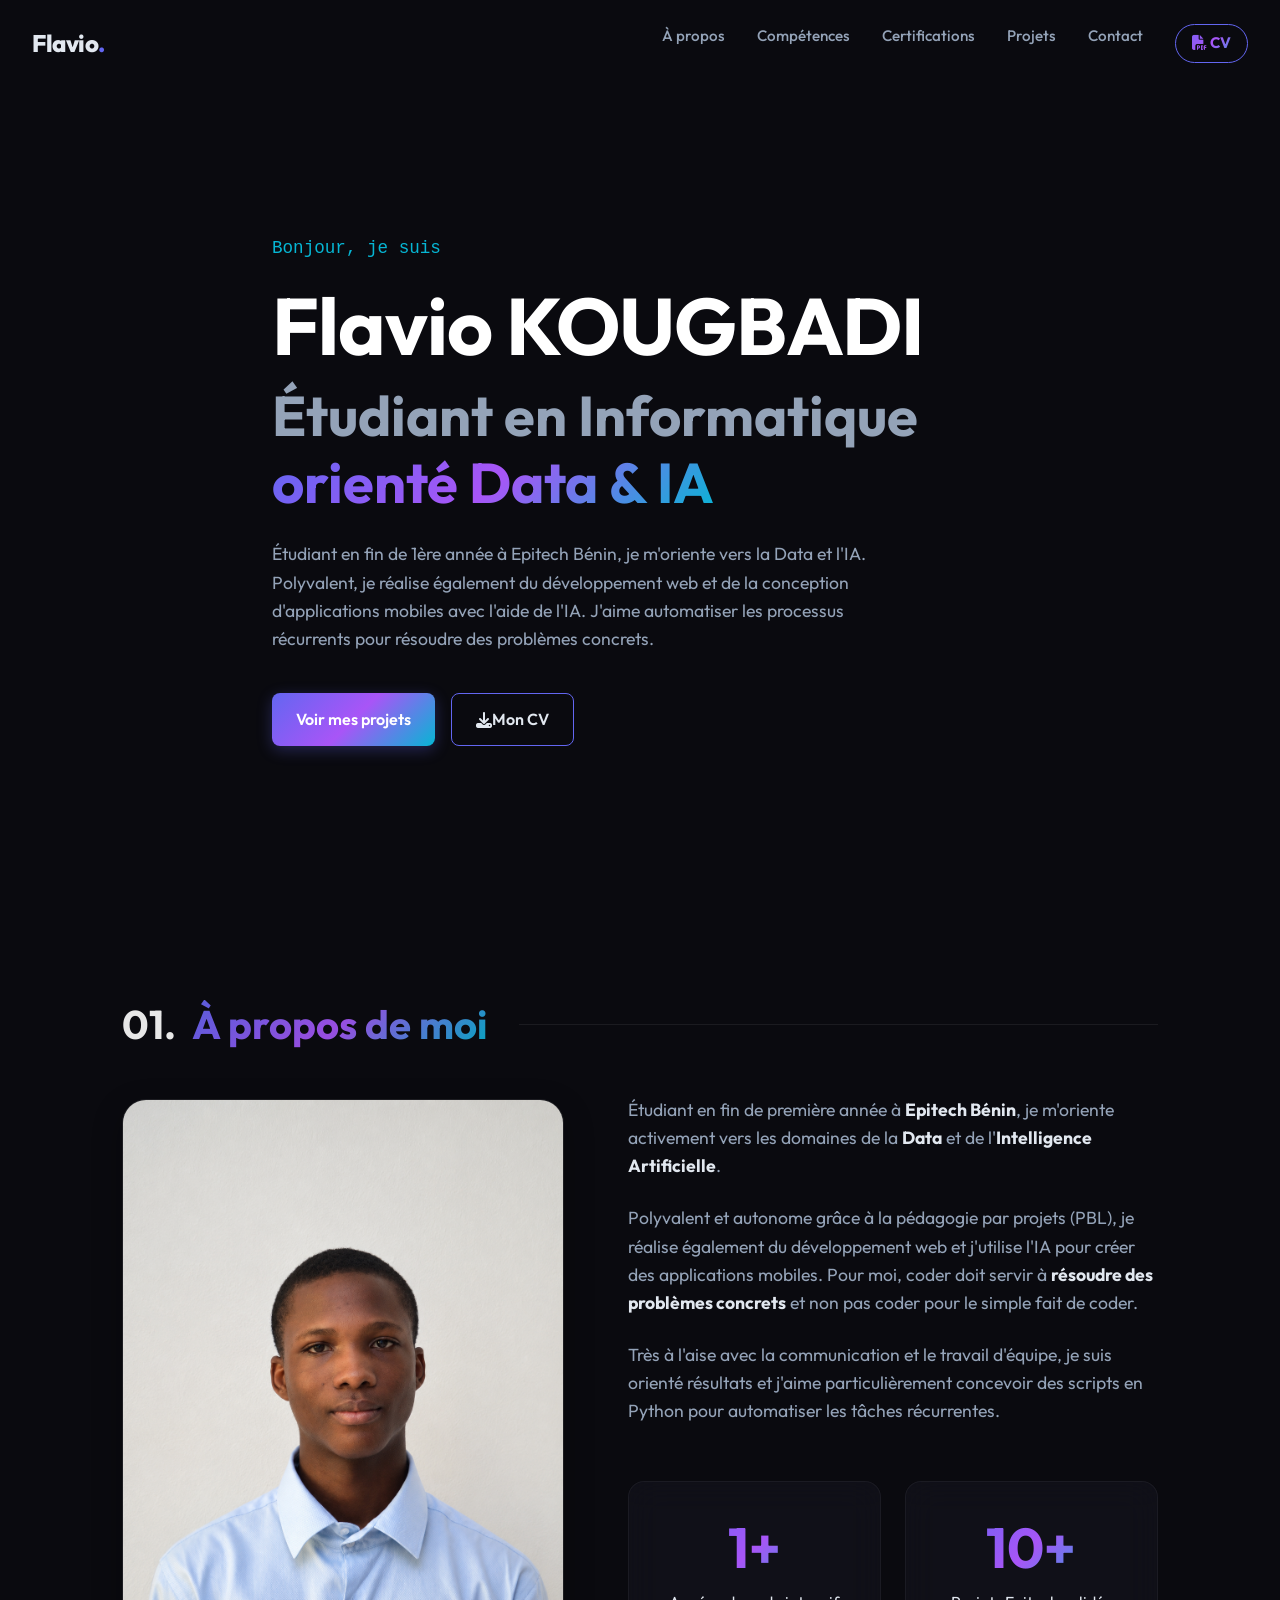
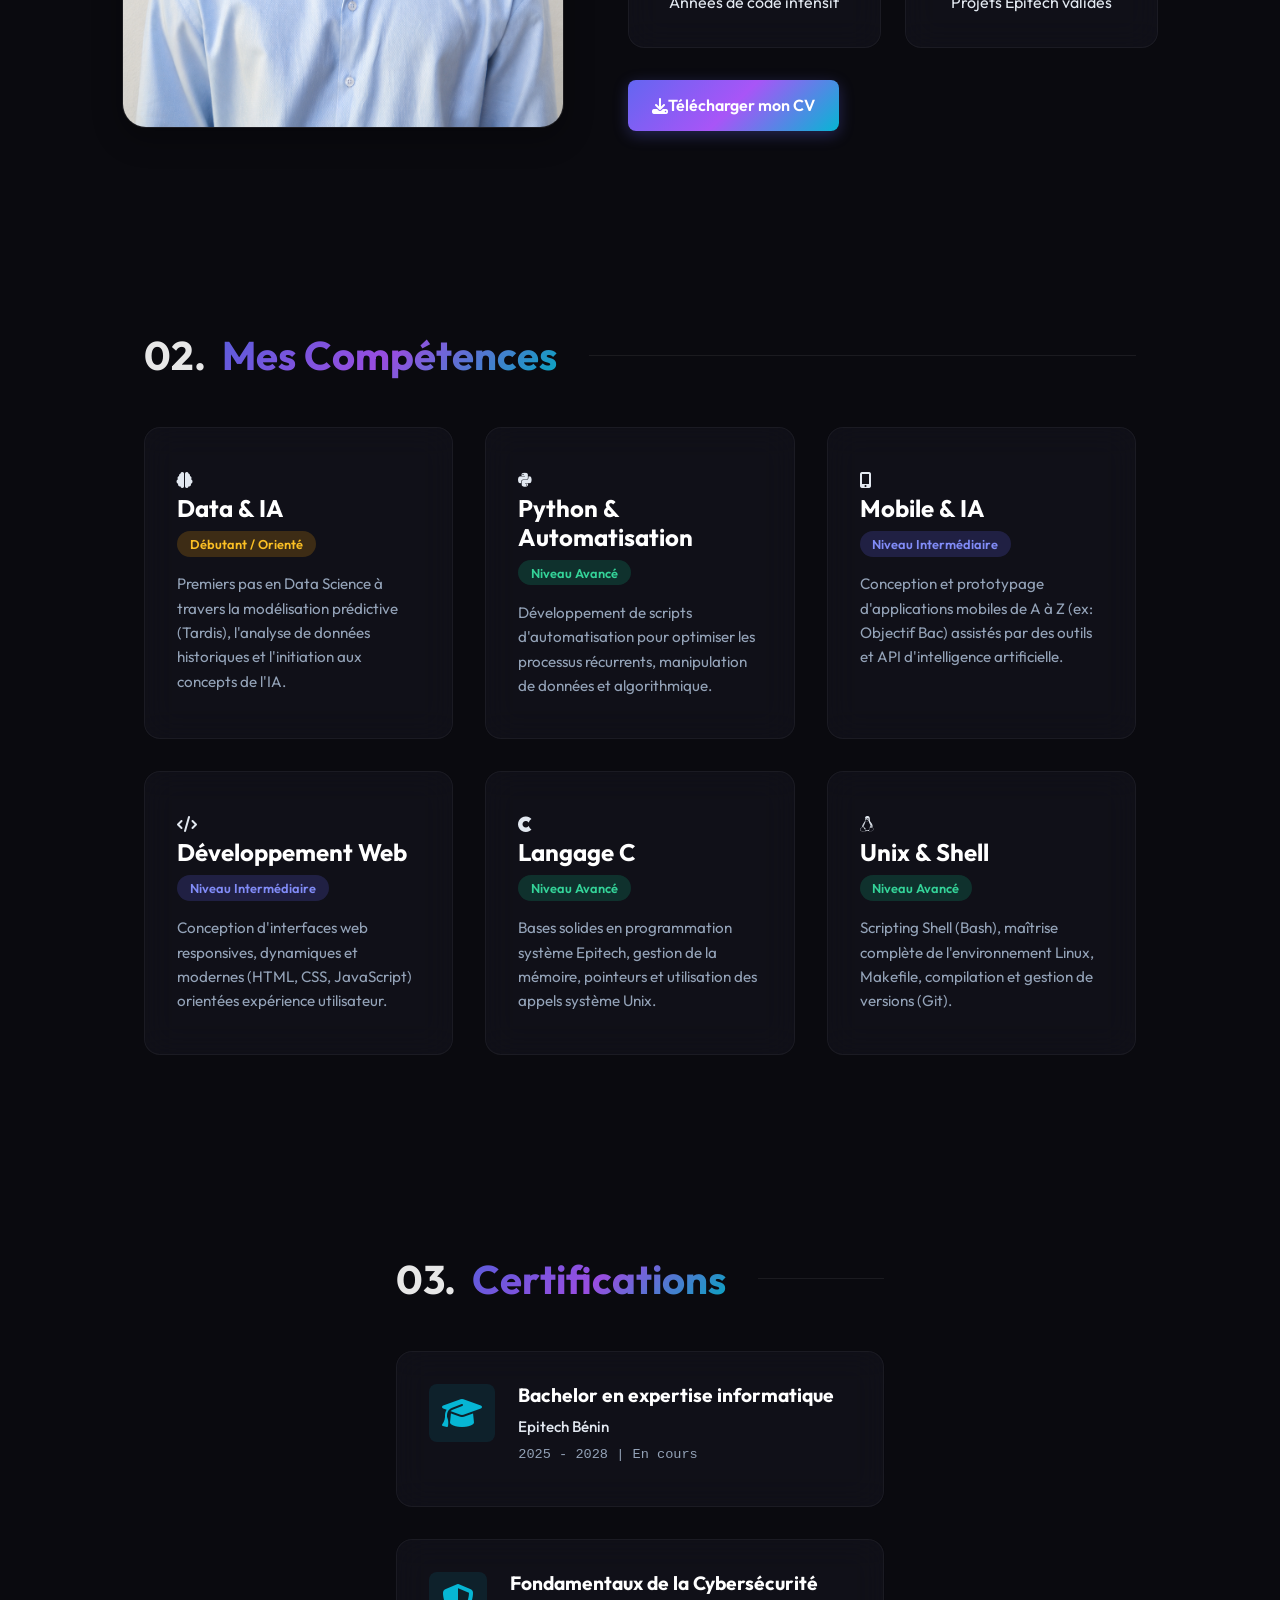
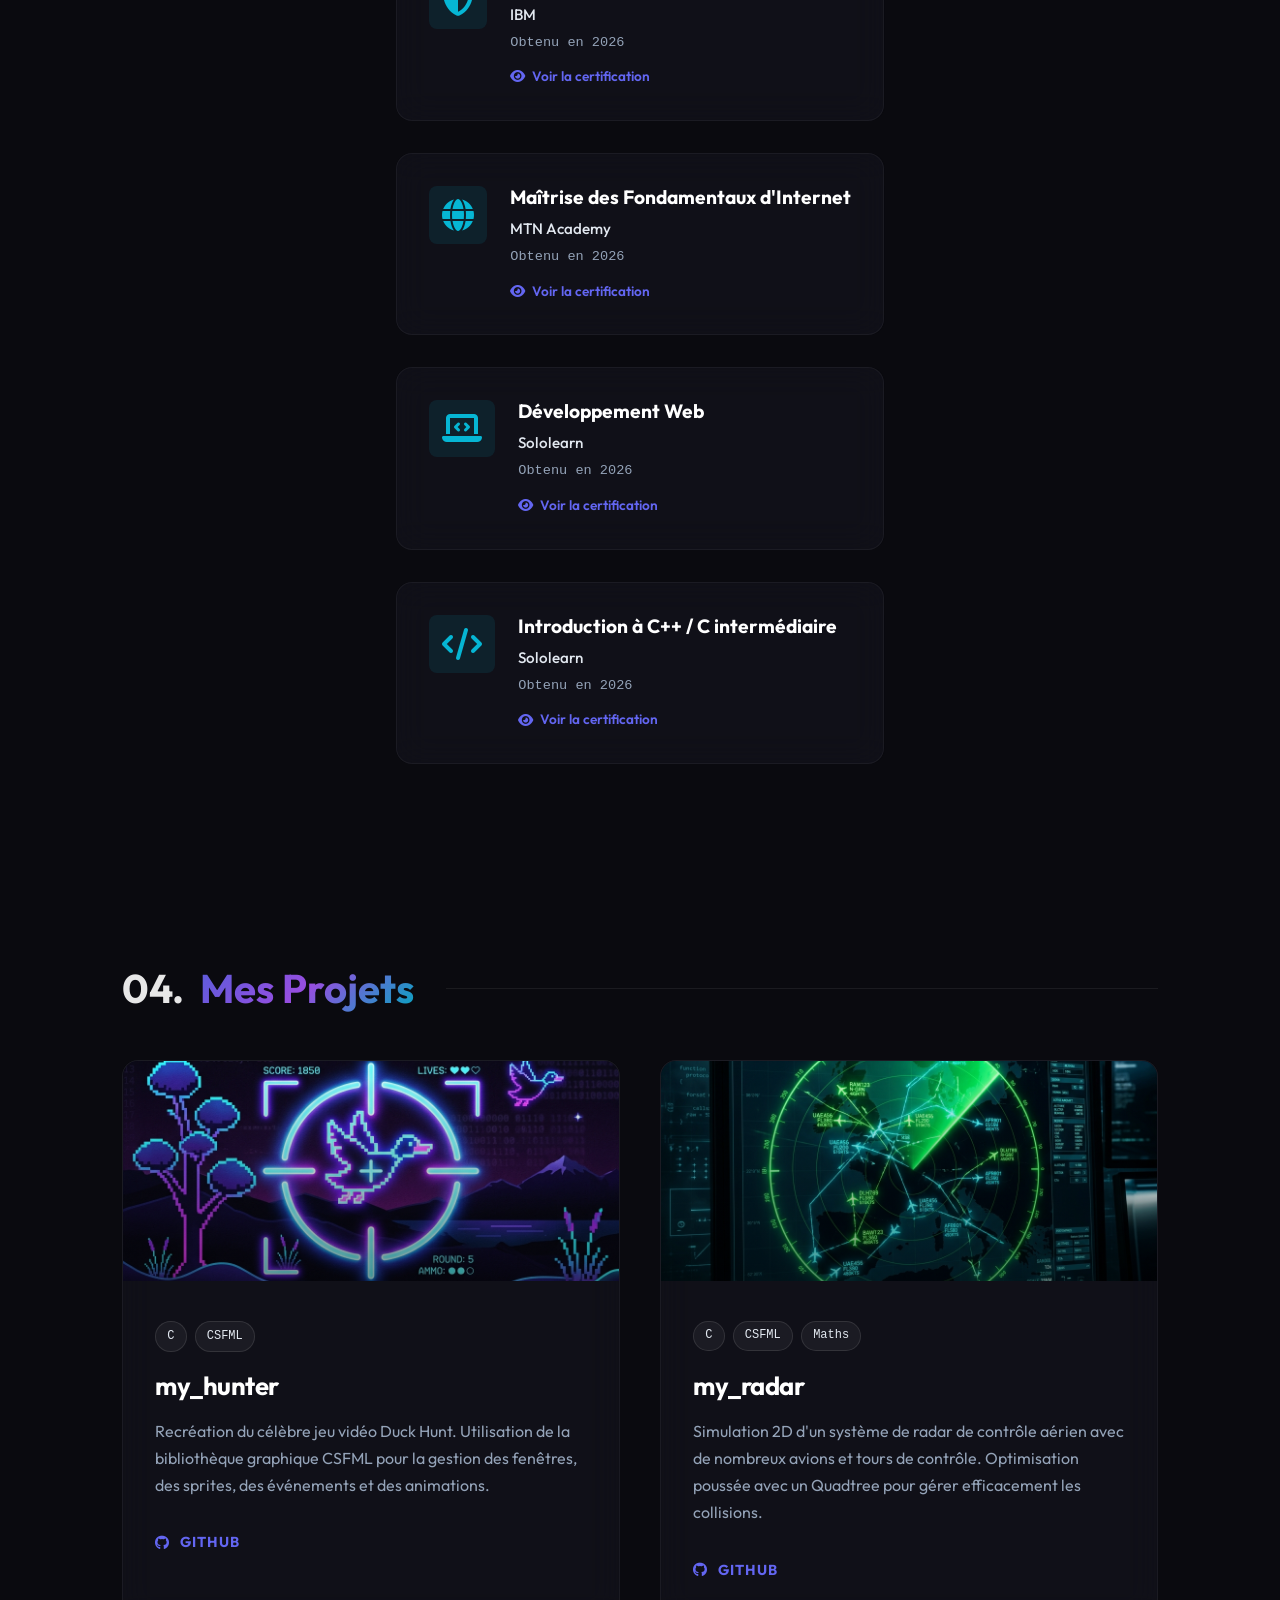
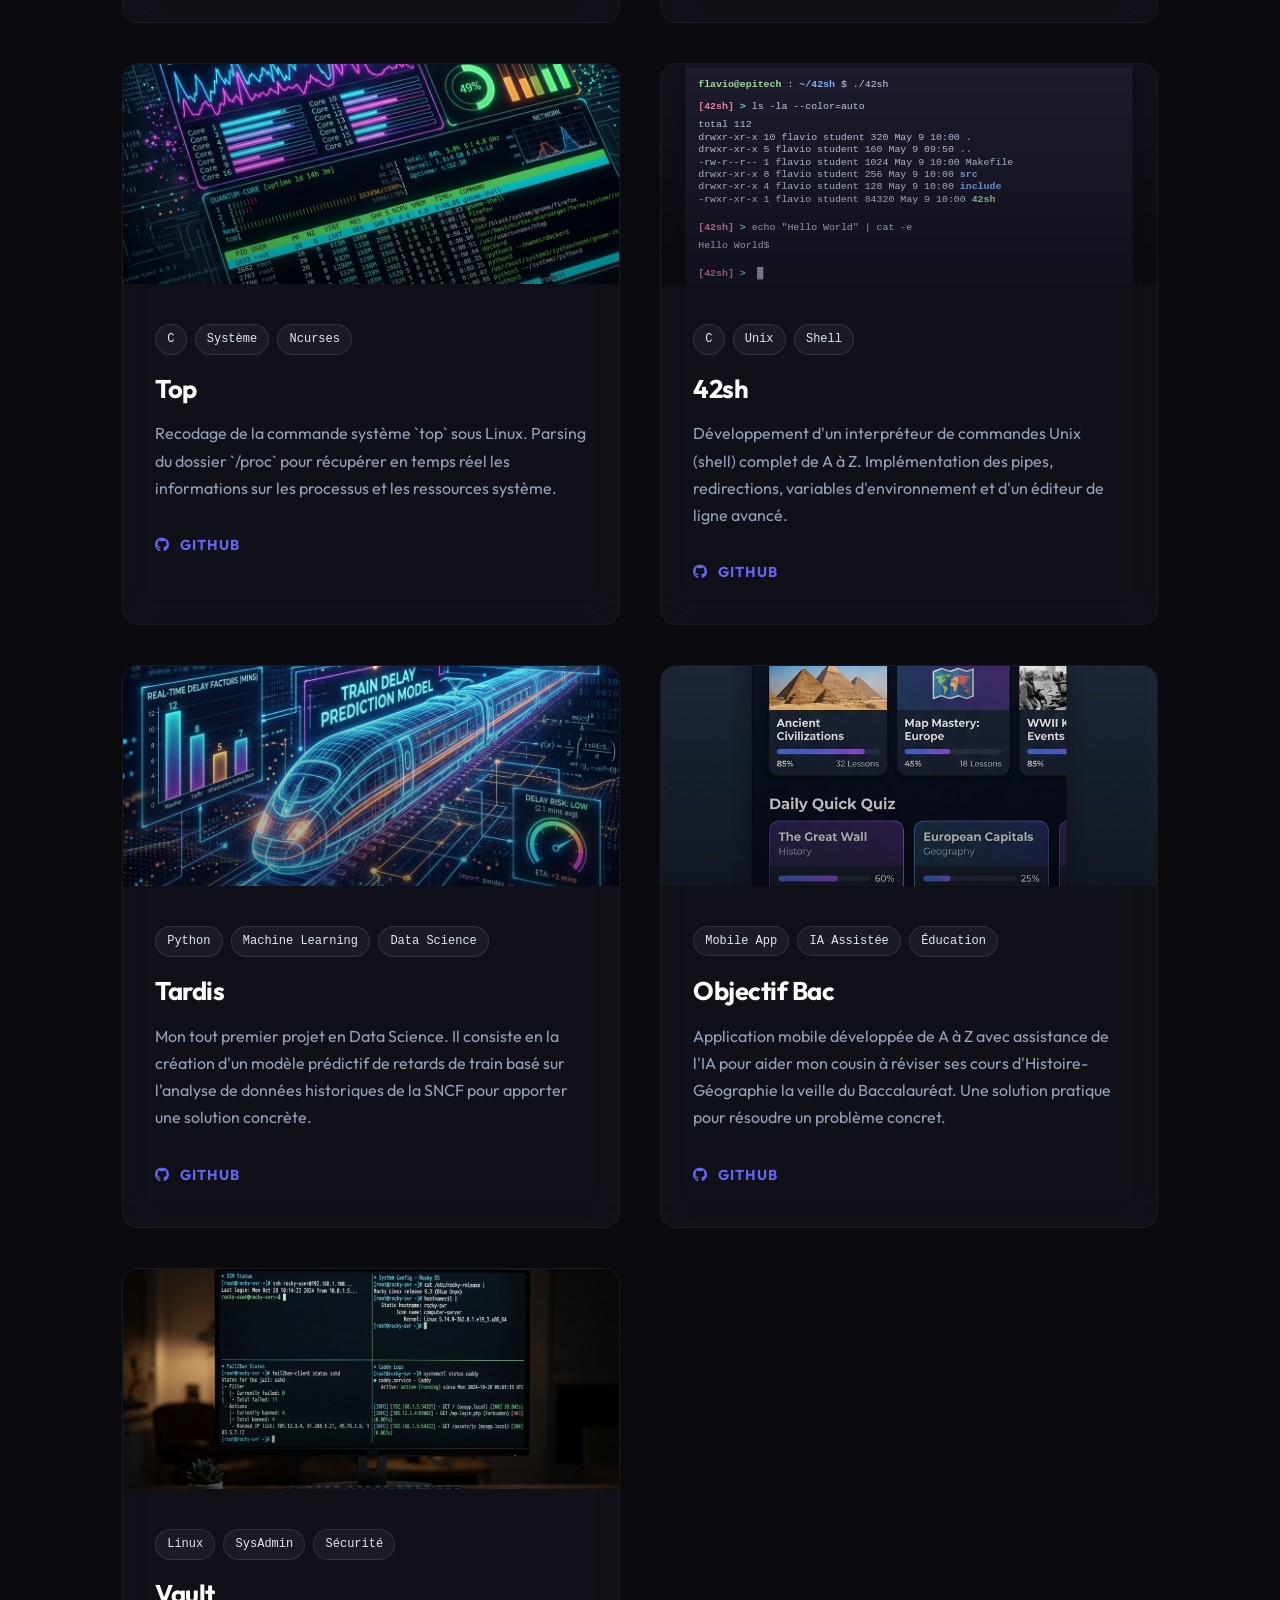
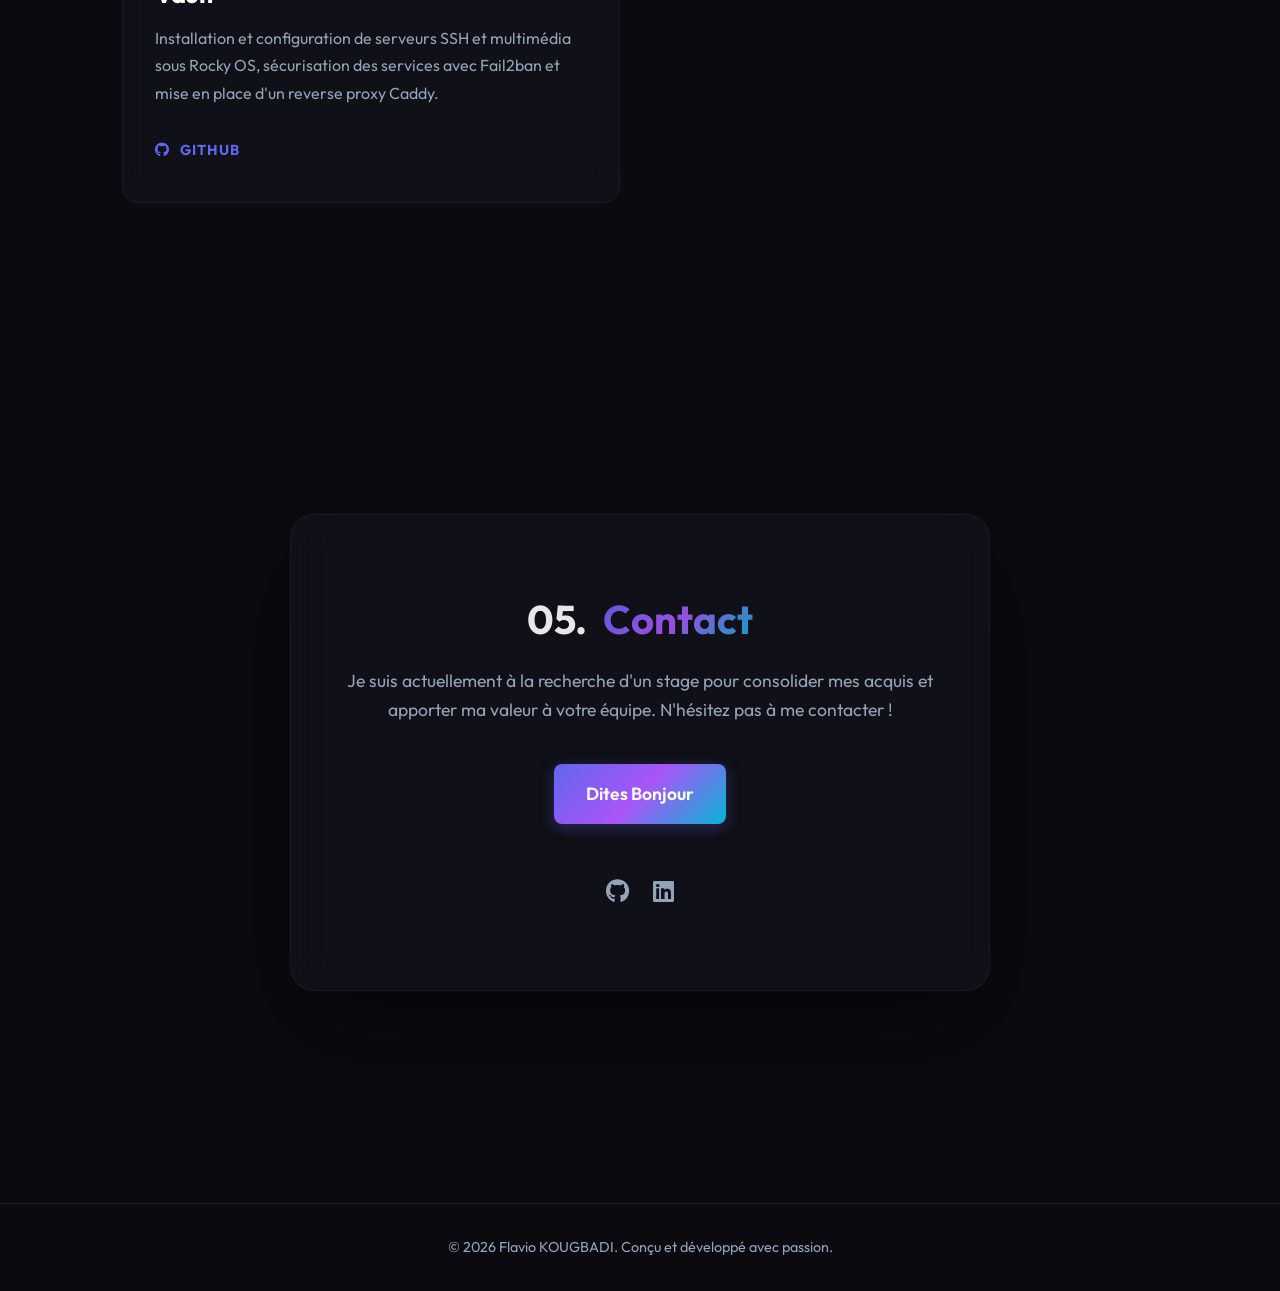
==== index.html @ 72bc932a "feat: add vault project and certifs" ====
<!DOCTYPE html>
<html lang="fr">

<head>
    <meta charset="UTF-8">
    <meta name="viewport" content="width=device-width, initial-scale=1.0">
    <title>Flavio KOUGBADI | Étudiant Epitech Bénin</title>
    <meta name="description"
        content="Portfolio de Flavio KOUGBADI, étudiant en informatique à Epitech Bénin. Découvrez mes projets C, C++ et Python.">

    <!-- Google Fonts -->
    <link rel="preconnect" href="https://fonts.googleapis.com">
    <link rel="preconnect" href="https://fonts.gstatic.com" crossorigin>
    <link href="https://fonts.googleapis.com/css2?family=Outfit:wght@300;400;500;700;800&display=swap" rel="stylesheet">

    <!-- FontAwesome for Icons -->
    <link rel="stylesheet" href="https://cdnjs.cloudflare.com/ajax/libs/font-awesome/6.4.0/css/all.min.css">

    <!-- Custom CSS -->
    <link rel="stylesheet" href="styles.css">
</head>

<body>

    <!-- Dynamic Background Elements -->
    <div class="blob blob-1"></div>
    <div class="blob blob-2"></div>
    <div class="grid-overlay"></div>

    <header class="navbar">
        <a href="#" class="logo">Flavio<span>.</span></a>
        <nav class="nav-links">
            <a href="#about" class="nav-link">À propos</a>
            <a href="#skills" class="nav-link">Compétences</a>
            <a href="#certifications" class="nav-link">Certifications</a>
            <a href="#projects" class="nav-link">Projets</a>
            <a href="#contact" class="nav-link">Contact</a>
            <a href="assets/Flavio_KOUGBADI_CV.pdf" class="nav-link cv-link" target="_blank"><i class="fa-solid fa-file-pdf"></i> CV</a>
        </nav>
        <button class="mobile-menu-btn"><i class="fa-solid fa-bars"></i></button>
    </header>

    <main>
        <!-- Hero Section -->
        <section id="hero" class="hero">
            <div class="container hero-content reveal">
                <p class="greeting">Bonjour, je suis</p>
                <h1 class="name">Flavio KOUGBADI</h1>
                <h2 class="title">Étudiant en Informatique <span class="gradient-text">orienté Data & IA</span></h2>
                <p class="hero-description">
                    Étudiant en fin de 1ère année à Epitech Bénin, je m'oriente vers la Data et l'IA. Polyvalent, je réalise également du développement web et de la conception d'applications mobiles avec l'aide de l'IA. J'aime automatiser les processus récurrents pour résoudre des problèmes concrets.
                </p>
                <div class="hero-buttons">
                    <a href="#projects" class="btn btn-primary">Voir mes projets</a>
                    <a href="assets/Flavio_KOUGBADI_CV.pdf" target="_blank" class="btn btn-secondary"><i class="fa-solid fa-download"></i> Mon CV</a>
                </div>
            </div>
        </section>

        <!-- About Section -->
        <section id="about" class="about section">
            <div class="container reveal">
                <h2 class="section-title">01. <span class="gradient-text">À propos de moi</span></h2>
                <div class="about-content">
                    <div class="about-image">
                        <img src="assets/processed_LinkedIn.png" alt="Flavio KOUGBADI">
                    </div>
                    <div class="about-details">
                        <div class="about-text">
                            <p>
                                Étudiant en fin de première année à <strong>Epitech Bénin</strong>, je m'oriente activement vers les domaines de la <strong>Data</strong> et de l'<strong>Intelligence Artificielle</strong>. 
                            </p>
                            <p>
                                Polyvalent et autonome grâce à la pédagogie par projets (PBL), je réalise également du développement web et j'utilise l'IA pour créer des applications mobiles. Pour moi, coder doit servir à <strong>résoudre des problèmes concrets</strong> et non pas coder pour le simple fait de coder.
                            </p>
                            <p>
                                Très à l'aise avec la communication et le travail d'équipe, je suis orienté résultats et j'aime particulièrement concevoir des scripts en Python pour automatiser les tâches récurrentes.
                            </p>
                        </div>
                        <div class="about-stats">
                            <div class="stat-card">
                                <h3>1+</h3>
                                <p>Années de code intensif</p>
                            </div>
                            <div class="stat-card">
                                <h3>10+</h3>
                                <p>Projets Epitech validés</p>
                            </div>
                        </div>
                        <div class="about-action">
                            <a href="assets/Flavio_KOUGBADI_CV.pdf" download="Flavio_KOUGBADI_CV.pdf" class="btn btn-primary"><i class="fa-solid fa-download"></i> Télécharger mon CV</a>
                        </div>
                    </div>
                </div>
            </div>
        </section>

        <!-- Skills Section -->
        <section id="skills" class="skills section">
            <div class="container reveal">
                <h2 class="section-title">02. <span class="gradient-text">Mes Compétences</span></h2>
                <div class="skills-grid">

                    <div class="skill-card">
                        <i class="fa-solid fa-brain skill-icon"></i>
                        <h3>Data & IA</h3>
                        <div class="skill-level">
                            <span class="level-badge beginner">Débutant / Orienté</span>
                        </div>
                        <p>Premiers pas en Data Science à travers la modélisation prédictive (Tardis), l'analyse de données historiques et l'initiation aux concepts de l'IA.</p>
                    </div>

                    <div class="skill-card">
                        <i class="fa-brands fa-python skill-icon"></i>
                        <h3>Python & Automatisation</h3>
                        <div class="skill-level">
                            <span class="level-badge advanced">Niveau Avancé</span>
                        </div>
                        <p>Développement de scripts d'automatisation pour optimiser les processus récurrents, manipulation de données et algorithmique.</p>
                    </div>

                    <div class="skill-card">
                        <i class="fa-solid fa-mobile-screen-button skill-icon"></i>
                        <h3>Mobile & IA</h3>
                        <div class="skill-level">
                            <span class="level-badge intermediate">Niveau Intermédiaire</span>
                        </div>
                        <p>Conception et prototypage d'applications mobiles de A à Z (ex: Objectif Bac) assistés par des outils et API d'intelligence artificielle.</p>
                    </div>

                    <div class="skill-card">
                        <i class="fa-solid fa-code skill-icon"></i>
                        <h3>Développement Web</h3>
                        <div class="skill-level">
                            <span class="level-badge intermediate">Niveau Intermédiaire</span>
                        </div>
                        <p>Conception d'interfaces web responsives, dynamiques et modernes (HTML, CSS, JavaScript) orientées expérience utilisateur.</p>
                    </div>

                    <div class="skill-card">
                        <i class="fa-brands fa-cuttlefish skill-icon"></i>
                        <h3>Langage C</h3>
                        <div class="skill-level">
                            <span class="level-badge advanced">Niveau Avancé</span>
                        </div>
                        <p>Bases solides en programmation système Epitech, gestion de la mémoire, pointeurs et utilisation des appels système Unix.</p>
                    </div>

                    <div class="skill-card">
                        <i class="fa-brands fa-linux skill-icon"></i>
                        <h3>Unix & Shell</h3>
                        <div class="skill-level">
                            <span class="level-badge advanced">Niveau Avancé</span>
                        </div>
                        <p>Scripting Shell (Bash), maîtrise complète de l'environnement Linux, Makefile, compilation et gestion de versions (Git).</p>
                    </div>

                </div>
            </div>
        </section>

        <!-- Certifications Section -->
        <section id="certifications" class="certifications section">
            <div class="container reveal">
                <h2 class="section-title">03. <span class="gradient-text">Certifications</span></h2>
                <div class="certifications-grid">
                    
                    <div class="cert-card">
                        <div class="cert-icon">
                            <i class="fa-solid fa-graduation-cap"></i>
                        </div>
                        <div class="cert-details">
                            <h3>Bachelor en expertise informatique</h3>
                            <p class="cert-issuer">Epitech Bénin</p>
                            <p class="cert-date">2025 - 2028 | En cours</p>
                        </div>
                    </div>

                    <div class="cert-card">
                        <div class="cert-icon">
                            <i class="fa-solid fa-shield-halved"></i>
                        </div>
                        <div class="cert-details">
                            <h3>Fondamentaux de la Cybersécurité</h3>
                            <p class="cert-issuer">IBM</p>
                            <p class="cert-date">Obtenu en 2026</p>
                            <a href="#" target="_blank" class="cert-link"><i class="fa-solid fa-eye"></i> Voir la certification</a>
                        </div>
                    </div>

                    <div class="cert-card">
                        <div class="cert-icon">
                            <i class="fa-solid fa-globe"></i>
                        </div>
                        <div class="cert-details">
                            <h3>Maîtrise des Fondamentaux d'Internet</h3>
                            <p class="cert-issuer">MTN Academy</p>
                            <p class="cert-date">Obtenu en 2026</p>
                            <a href="#" target="_blank" class="cert-link"><i class="fa-solid fa-eye"></i> Voir la certification</a>
                        </div>
                    </div>

                    <div class="cert-card">
                        <div class="cert-icon">
                            <i class="fa-solid fa-laptop-code"></i>
                        </div>
                        <div class="cert-details">
                            <h3>Développement Web</h3>
                            <p class="cert-issuer">Sololearn</p>
                            <p class="cert-date">Obtenu en 2026</p>
                            <a href="#" target="_blank" class="cert-link"><i class="fa-solid fa-eye"></i> Voir la certification</a>
                        </div>
                    </div>

                    <div class="cert-card">
                        <div class="cert-icon">
                            <i class="fa-solid fa-code"></i>
                        </div>
                        <div class="cert-details">
                            <h3>Introduction à C++ / C intermédiaire</h3>
                            <p class="cert-issuer">Sololearn</p>
                            <p class="cert-date">Obtenu en 2026</p>
                            <a href="#" target="_blank" class="cert-link"><i class="fa-solid fa-eye"></i> Voir la certification</a>
                        </div>
                    </div>

                </div>
            </div>
        </section>

        <!-- Projects Section -->
        <section id="projects" class="projects section">
            <div class="container reveal">
                <h2 class="section-title">04. <span class="gradient-text">Mes Projets</span></h2>

                <div class="projects-grid">
                    <!-- Project 1 -->
                    <div class="project-card">
                        <div class="project-image">
                            <img src="assets/my_hunter.webp" alt="my_hunter screenshot">
                        </div>
                        <div class="project-info">
                            <div class="project-tech">
                                <span>C</span>
                                <span>CSFML</span>
                            </div>
                            <h3>my_hunter</h3>
                            <p>Recréation du célèbre jeu vidéo Duck Hunt. Utilisation de la bibliothèque graphique CSFML
                                pour la gestion des fenêtres, des sprites, des événements et des animations.</p>
                            <div class="project-links">
                                <a href="https://github.com/Flavio-KOUGBADI" target="_blank" class="project-link"><i
                                        class="fa-brands fa-github"></i> GitHub</a>
                            </div>
                        </div>
                    </div>

                    <!-- Project 2 -->
                    <div class="project-card">
                        <div class="project-image">
                            <img src="assets/my_radar.webp" alt="my_radar screenshot">
                        </div>
                        <div class="project-info">
                            <div class="project-tech">
                                <span>C</span>
                                <span>CSFML</span>
                                <span>Maths</span>
                            </div>
                            <h3>my_radar</h3>
                            <p>Simulation 2D d'un système de radar de contrôle aérien avec de nombreux avions et tours
                                de contrôle. Optimisation poussée avec un Quadtree pour gérer efficacement les
                                collisions.</p>
                            <div class="project-links">
                                <a href="https://github.com/Flavio-KOUGBADI" target="_blank" class="project-link"><i
                                        class="fa-brands fa-github"></i> GitHub</a>
                            </div>
                        </div>
                    </div>

                    <!-- Project 3 -->
                    <div class="project-card">
                        <div class="project-image">
                            <img src="assets/my_top.webp" alt="top command screenshot">
                        </div>
                        <div class="project-info">
                            <div class="project-tech">
                                <span>C</span>
                                <span>Système</span>
                                <span>Ncurses</span>
                            </div>
                            <h3>Top</h3>
                            <p>Recodage de la commande système `top` sous Linux. Parsing du dossier `/proc` pour
                                récupérer en temps réel les informations sur les processus et les ressources système.
                            </p>
                            <div class="project-links">
                                <a href="https://github.com/Flavio-KOUGBADI" target="_blank" class="project-link"><i
                                        class="fa-brands fa-github"></i> GitHub</a>
                            </div>
                        </div>
                    </div>

                    <!-- Project 4 -->
                    <div class="project-card">
                        <div class="project-image">
                            <img src="assets/custom_shell.svg" alt="42sh screenshot">
                        </div>
                        <div class="project-info">
                            <div class="project-tech">
                                <span>C</span>
                                <span>Unix</span>
                                <span>Shell</span>
                            </div>
                            <h3>42sh</h3>
                            <p>Développement d'un interpréteur de commandes Unix (shell) complet de A à Z.
                                Implémentation des pipes, redirections, variables d'environnement et d'un éditeur de
                                ligne avancé.
                            </p>
                            <div class="project-links">
                                <a href="https://github.com/Flavio-KOUGBADI" target="_blank" class="project-link"><i
                                        class="fa-brands fa-github"></i> GitHub</a>
                            </div>
                        </div>
                    </div>

                    <!-- Project 5 -->
                    <div class="project-card">
                        <div class="project-image">
                            <img src="assets/data_tardis.webp" alt="Tardis screenshot">
                        </div>
                        <div class="project-info">
                            <div class="project-tech">
                                <span>Python</span>
                                <span>Machine Learning</span>
                                <span>Data Science</span>
                            </div>
                            <h3>Tardis</h3>
                            <p>Mon tout premier projet en Data Science. Il consiste en la création d'un modèle prédictif de retards de train basé sur l'analyse de données historiques de la SNCF pour apporter une solution concrète.</p>
                            <div class="project-links">
                                <a href="https://github.com/Flavio-KOUGBADI" target="_blank" class="project-link"><i
                                        class="fa-brands fa-github"></i> GitHub</a>
                            </div>
                        </div>
                    </div>

                    <!-- Project 6 -->
                    <div class="project-card">
                        <div class="project-image">
                            <img src="assets/objectif_bac.jpg" alt="Objectif Bac screenshot">
                        </div>
                        <div class="project-info">
                            <div class="project-tech">
                                <span>Mobile App</span>
                                <span>IA Assistée</span>
                                <span>Éducation</span>
                            </div>
                            <h3>Objectif Bac</h3>
                            <p>Application mobile développée de A à Z avec assistance de l'IA pour aider mon cousin à réviser ses cours d'Histoire-Géographie la veille du Baccalauréat. Une solution pratique pour résoudre un problème concret.</p>
                            <div class="project-links">
                                <a href="https://github.com/Flavio-KOUGBADI" target="_blank" class="project-link"><i
                                        class="fa-brands fa-github"></i> GitHub</a>
                            </div>
                        </div>
                    </div>

                    <!-- Project 7 -->
                    <div class="project-card">
                        <div class="project-image">
                            <img src="assets/vault.jpg" alt="Vault Linux screenshot">
                        </div>
                        <div class="project-info">
                            <div class="project-tech">
                                <span>Linux</span>
                                <span>SysAdmin</span>
                                <span>Sécurité</span>
                            </div>
                            <h3>Vault</h3>
                            <p>Installation et configuration de serveurs SSH et multimédia sous Rocky OS, sécurisation des services avec Fail2ban et mise en place d'un reverse proxy Caddy.</p>
                            <div class="project-links">
                                <a href="https://github.com/Flavio-KOUGBADI" target="_blank" class="project-link"><i
                                        class="fa-brands fa-github"></i> GitHub</a>
                            </div>
                        </div>
                    </div>

                </div>
            </div>
        </section>

        <!-- Contact Section -->
        <section id="contact" class="contact section">
            <div class="container reveal">
                <div class="contact-box">
                    <h2 class="section-title">05. <span class="gradient-text">Contact</span></h2>
                    <p>Je suis actuellement à la recherche d'un stage pour consolider mes acquis et apporter ma valeur à
                        votre équipe. N'hésitez pas à me contacter !</p>
                    <a href="mailto:flaviokougbadi2018@gmail.com" class="btn btn-primary btn-large">Dites Bonjour</a>

                    <div class="social-links">
                        <a href="https://github.com/Flavio-KOUGBADI" target="_blank" aria-label="GitHub"><i
                                class="fa-brands fa-github"></i></a>
                        <a href="https://www.linkedin.com/in/flavio-kougbadi-06235838a/" target="_blank"
                            aria-label="LinkedIn"><i class="fa-brands fa-linkedin"></i></a>
                    </div>
                </div>
            </div>
        </section>
    </main>

    <footer>
        <div class="container">
            <p>&copy; 2026 Flavio KOUGBADI. Conçu et développé avec passion.</p>
        </div>
    </footer>

    <script src="script.js"></script>
</body>

</html>
---- styles.css ----
:root {
    /* Colors */
    --bg-main: #0a0a0f;
    --bg-secondary: #13131c;
    --bg-card: rgba(25, 25, 38, 0.6);
    --text-main: #e2e8f0;
    --text-muted: #94a3b8;

    /* Brand Gradients */
    --primary-color: #6366f1;
    --secondary-color: #a855f7;
    --accent-color: #06b6d4;
    --gradient-brand: linear-gradient(135deg, var(--primary-color), var(--secondary-color), var(--accent-color));

    /* Typography */
    --font-main: 'Outfit', sans-serif;

    /* Layout & UI */
    --transition: all 0.4s cubic-bezier(0.23, 1, 0.32, 1);
    --radius-sm: 8px;
    --radius-md: 16px;
    --radius-lg: 24px;
    --border-color: rgba(255, 255, 255, 0.08);
    --glass-bg: rgba(25, 25, 38, 0.4);
    --glass-border: rgba(255, 255, 255, 0.05);
}

* {
    margin: 0;
    padding: 0;
    box-sizing: border-box;
}

/* Custom Scrollbar */
::-webkit-scrollbar {
    width: 8px;
}

::-webkit-scrollbar-track {
    background: var(--bg-main);
}

::-webkit-scrollbar-thumb {
    background: var(--gradient-brand);
    border-radius: 10px;
}

html {
    scroll-behavior: smooth;
    background-color: var(--bg-main);
    color: var(--text-main);
    font-family: var(--font-main);
    line-height: 1.6;
}

body {
    overflow-x: hidden;
    position: relative;
    background-color: var(--bg-main);
}

/* Background Effects */
.blob {
    position: absolute;
    filter: blur(100px);
    z-index: -1;
    opacity: 0.4;
    border-radius: 50%;
    animation: float 10s infinite ease-in-out alternate;
}

.blob-1 {
    top: -10%;
    left: -10%;
    width: 500px;
    height: 500px;
    background: radial-gradient(circle, var(--primary-color), transparent 70%);
}

.blob-2 {
    top: 40%;
    right: -10%;
    width: 600px;
    height: 600px;
    background: radial-gradient(circle, var(--secondary-color), transparent 70%);
    animation-delay: -5s;
}

.grid-overlay {
    position: fixed;
    top: 0;
    left: 0;
    width: 100vw;
    height: 100vh;
    background-image:
        linear-gradient(rgba(255, 255, 255, 0.03) 1px, transparent 1px),
        linear-gradient(90deg, rgba(255, 255, 255, 0.03) 1px, transparent 1px);
    background-size: 50px 50px;
    z-index: -1;
    pointer-events: none;
}

@keyframes float {
    0% {
        transform: translate(0, 0) scale(1);
    }

    100% {
        transform: translate(30px, 50px) scale(1.1);
    }
}

/* Typography & Utilities */
h1,
h2,
h3,
h4 {
    font-weight: 700;
    line-height: 1.2;
    color: #ffffff;
}

a {
    text-decoration: none;
    color: inherit;
    transition: var(--transition);
}

.container {
    max-width: 1100px;
    margin: 0 auto;
    padding: 0 2rem;
}

.section {
    padding: 100px 0;
    min-height: 100vh;
    display: flex;
    flex-direction: column;
    justify-content: center;
}

.section-title {
    font-size: 2.5rem;
    margin-bottom: 3rem;
    display: flex;
    align-items: center;
    gap: 1rem;
    opacity: 0.9;
}

.section-title::after {
    content: "";
    flex: 1;
    height: 1px;
    background: var(--border-color);
    margin-left: 1rem;
}

.gradient-text {
    background: var(--gradient-brand);
    -webkit-background-clip: text;
    -webkit-text-fill-color: transparent;
    background-clip: text;
}

/* Buttons */
.btn {
    display: inline-flex;
    align-items: center;
    justify-content: center;
    padding: 0.8rem 1.5rem;
    border-radius: var(--radius-sm);
    font-weight: 600;
    font-size: 1rem;
    cursor: pointer;
    transition: var(--transition);
    border: none;
}

.btn-primary {
    background: var(--gradient-brand);
    color: white;
    box-shadow: 0 4px 15px rgba(99, 102, 241, 0.3);
}

.btn-primary:hover {
    transform: translateY(-2px);
    box-shadow: 0 8px 25px rgba(99, 102, 241, 0.5);
}

.btn-secondary {
    background: transparent;
    color: var(--text-main);
    border: 1px solid var(--primary-color);
}

.btn-secondary:hover {
    background: rgba(99, 102, 241, 0.1);
    transform: translateY(-2px);
}

.btn-large {
    padding: 1rem 2rem;
    font-size: 1.1rem;
}

/* Navbar */
.navbar {
    position: fixed;
    top: 0;
    left: 0;
    width: 100%;
    padding: 1.5rem 2rem;
    display: flex;
    justify-content: space-between;
    align-items: center;
    z-index: 1000;
    transition: var(--transition);
    background: transparent;
}

.navbar.scrolled {
    background: rgba(10, 10, 15, 0.8);
    backdrop-filter: blur(12px);
    -webkit-backdrop-filter: blur(12px);
    border-bottom: 1px solid var(--border-color);
    padding: 1rem 2rem;
}

.logo {
    font-size: 1.5rem;
    font-weight: 800;
    letter-spacing: -0.5px;
}

.logo span {
    color: var(--primary-color);
}

.nav-links {
    display: flex;
    gap: 2rem;
}

.nav-link {
    font-size: 0.95rem;
    font-weight: 500;
    color: var(--text-muted);
}

.nav-link:hover,
.nav-link.active {
    color: var(--text-main);
}

.cv-link {
    background: var(--gradient-brand);
    -webkit-background-clip: text;
    -webkit-text-fill-color: transparent;
    font-weight: 700;
    border: 1px solid var(--primary-color);
    padding: 0.4rem 1rem;
    border-radius: 50px;
    transition: var(--transition);
}

.cv-link:hover {
    background: var(--gradient-brand);
    -webkit-text-fill-color: white;
    transform: scale(1.05);
}

.mobile-menu-btn {
    display: none;
    background: none;
    border: none;
    color: var(--text-main);
    font-size: 1.5rem;
    cursor: pointer;
}

/* Hero Section */
.hero {
    min-height: 100vh;
    display: flex;
    align-items: center;
    padding-top: 80px;
}

.hero-content {
    max-width: 800px;
}

.greeting {
    color: var(--accent-color);
    font-size: 1.1rem;
    font-weight: 500;
    margin-bottom: 1rem;
    font-family: monospace;
}

.name {
    font-size: clamp(3rem, 8vw, 5rem);
    margin-bottom: 0.5rem;
    letter-spacing: -1px;
}

.title {
    font-size: clamp(2rem, 5vw, 3.5rem);
    color: var(--text-muted);
    margin-bottom: 1.5rem;
}

.hero-description {
    font-size: 1.1rem;
    color: var(--text-muted);
    max-width: 600px;
    margin-bottom: 2.5rem;
}

.hero-buttons {
    display: flex;
    gap: 1rem;
}

/* About Section */
.about-content {
    display: grid;
    grid-template-columns: 1fr 1.2fr;
    gap: 4rem;
    align-items: center;
}

.about-image {
    width: 100%;
    border-radius: var(--radius-lg);
    overflow: hidden;
    border: 1px solid var(--border-color);
    box-shadow: 0 10px 30px rgba(0, 0, 0, 0.3);
    position: relative;
}

.about-image img {
    width: 100%;
    height: auto;
    display: block;
    transition: var(--transition);
}

.about-image:hover img {
    transform: scale(1.05);
}

.about-details {
    display: flex;
    flex-direction: column;
    gap: 2rem;
}

.about-text p {
    margin-bottom: 1.5rem;
    font-size: 1.1rem;
    color: var(--text-muted);
}

.about-text strong {
    color: var(--text-main);
}

.about-stats {
    display: grid;
    grid-template-columns: 1fr 1fr;
    gap: 1.5rem;
}

.stat-card {
    background: var(--glass-bg);
    border: 1px solid var(--glass-border);
    padding: 2rem;
    border-radius: var(--radius-md);
    text-align: center;
    backdrop-filter: blur(16px);
    -webkit-backdrop-filter: blur(16px);
    transition: var(--transition);
}

.stat-card:hover {
    transform: translateY(-10px) scale(1.02);
    border-color: var(--primary-color);
    box-shadow: 0 20px 40px rgba(0, 0, 0, 0.4);
}

.stat-card h3 {
    font-size: 3.5rem;
    background: var(--gradient-brand);
    -webkit-background-clip: text;
    -webkit-text-fill-color: transparent;
    margin-bottom: 0.5rem;
}

/* Skills Section */
.skills-grid {
    display: grid;
    grid-template-columns: repeat(auto-fit, minmax(250px, 1fr));
    gap: 2rem;
}

.skill-card {
    background: var(--glass-bg);
    border: 1px solid var(--glass-border);
    padding: 2.5rem 2rem;
    border-radius: var(--radius-md);
    backdrop-filter: blur(16px);
    -webkit-backdrop-filter: blur(16px);
    transition: var(--transition);
    position: relative;
    overflow: hidden;
    z-index: 1;
}

.skill-card::after {
    content: '';
    position: absolute;
    top: 0;
    left: 0;
    width: 100%;
    height: 100%;
    background: var(--gradient-brand);
    opacity: 0;
    z-index: -1;
    transition: var(--transition);
}

.skill-card:hover {
    transform: translateY(-10px);
    border-color: transparent;
}

.skill-card:hover::after {
    opacity: 0.05;
}

.skill-card:hover .skill-icon,
.skill-card:hover .skill-icon-cplusplus {
    transform: scale(1.1) rotate(5deg);
    color: var(--primary-color);
}

.skill-icon,
.skill-icon-cplusplus {
    transition: var(--transition);
    animation: float-icon 4s ease-in-out infinite;
}

@keyframes float-icon {
    0%, 100% { transform: translateY(0); }
    50% { transform: translateY(-10px); }
}

.skill-card:nth-child(2) .skill-icon,
.skill-card:nth-child(2) .skill-icon-cplusplus { animation-delay: 0.5s; }
.skill-card:nth-child(3) .skill-icon,
.skill-card:nth-child(3) .skill-icon-cplusplus { animation-delay: 1s; }
.skill-card:nth-child(4) .skill-icon,
.skill-card:nth-child(4) .skill-icon-cplusplus { animation-delay: 1.5s; }

.skill-card h3 {
    font-size: 1.5rem;
    margin-bottom: 0.5rem;
}

.skill-level {
    margin-bottom: 1rem;
}

.level-badge {
    font-size: 0.8rem;
    padding: 0.3rem 0.8rem;
    border-radius: 50px;
    font-weight: 600;
}

.advanced {
    background: rgba(16, 185, 129, 0.2);
    color: #34d399;
}

.intermediate {
    background: rgba(99, 102, 241, 0.2);
    color: #818cf8;
}

.beginner {
    background: rgba(245, 158, 11, 0.2);
    color: #fbbf24;
}

.skill-card p {
    font-size: 0.95rem;
    color: var(--text-muted);
}

/* Projects Section */
.projects-grid {
    display: grid;
    grid-template-columns: repeat(auto-fit, minmax(320px, 1fr));
    gap: 2.5rem;
}

.project-card {
    background: var(--glass-bg);
    border: 1px solid var(--glass-border);
    border-radius: var(--radius-md);
    overflow: hidden;
    backdrop-filter: blur(16px);
    -webkit-backdrop-filter: blur(16px);
    transition: var(--transition);
}

.project-card:hover {
    transform: translateY(-15px);
    border-color: var(--primary-color);
    box-shadow: 0 30px 60px rgba(0, 0, 0, 0.6);
}

.project-image {
    width: 100%;
    height: 220px;
    overflow: hidden;
    background: var(--bg-secondary);
    position: relative;
}

.project-image::after {
    content: '';
    position: absolute;
    top: 0;
    left: 0;
    width: 100%;
    height: 100%;
    background: linear-gradient(to bottom, transparent, rgba(0,0,0,0.4));
}

.project-image img {
    width: 100%;
    height: 100%;
    object-fit: cover;
    transition: transform 0.8s cubic-bezier(0.2, 1, 0.3, 1);
}

.project-card:hover .project-image img {
    transform: scale(1.1);
}

.project-info {
    padding: 2.5rem 2rem;
}

.project-tech {
    display: flex;
    gap: 0.5rem;
    margin-bottom: 1.2rem;
    flex-wrap: wrap;
}

.project-tech span {
    font-size: 0.75rem;
    color: var(--text-main);
    font-family: monospace;
    background: rgba(255, 255, 255, 0.05);
    padding: 0.3rem 0.7rem;
    border-radius: 50px;
    border: 1px solid rgba(255, 255, 255, 0.1);
}

.project-info h3 {
    font-size: 1.6rem;
    margin-bottom: 1rem;
    letter-spacing: -0.5px;
}

.project-info p {
    color: var(--text-muted);
    font-size: 1rem;
    margin-bottom: 2rem;
    line-height: 1.7;
}

.project-links {
    display: flex;
    gap: 1.5rem;
}

.project-link {
    font-size: 0.9rem;
    font-weight: 700;
    display: flex;
    align-items: center;
    gap: 0.6rem;
    color: var(--primary-color);
    text-transform: uppercase;
    letter-spacing: 1px;
}

.project-link:hover {
    color: white;
    transform: translateX(5px);
}

/* Contact Section */
.contact-box {
    text-align: center;
    max-width: 700px;
    margin: 0 auto;
    background: var(--glass-bg);
    padding: 5rem 3rem;
    border-radius: var(--radius-lg);
    border: 1px solid var(--glass-border);
    backdrop-filter: blur(20px);
    -webkit-backdrop-filter: blur(20px);
    box-shadow: 0 40px 100px rgba(0, 0, 0, 0.3);
}

.contact-box .section-title {
    justify-content: center;
    margin-bottom: 1.5rem;
}

.contact-box .section-title::after {
    display: none;
}

.contact-box p {
    color: var(--text-muted);
    font-size: 1.1rem;
    margin-bottom: 2.5rem;
}

.social-links {
    display: flex;
    justify-content: center;
    gap: 1.5rem;
    margin-top: 3rem;
}

.social-links a {
    font-size: 1.5rem;
    color: var(--text-muted);
    transition: var(--transition);
}

.social-links a:hover {
    color: var(--primary-color);
    transform: translateY(-3px);
}

/* Footer */
footer {
    text-align: center;
    padding: 2rem 0;
    border-top: 1px solid var(--border-color);
    color: var(--text-muted);
    font-size: 0.9rem;
}

/* Animations */
.reveal {
    opacity: 0;
    transform: translateY(30px);
    transition: all 0.8s ease-out;
}

.reveal.active {
    opacity: 1;
    transform: translateY(0);
}

/* Certifications Section */
.certifications-grid {
    display: grid;
    grid-template-columns: repeat(auto-fit, minmax(280px, 1fr));
    gap: 2rem;
}

.cert-card {
    background: var(--glass-bg);
    border: 1px solid var(--glass-border);
    padding: 2rem;
    border-radius: var(--radius-md);
    backdrop-filter: blur(16px);
    -webkit-backdrop-filter: blur(16px);
    transition: var(--transition);
    display: flex;
    gap: 1.5rem;
    align-items: flex-start;
}

.cert-card:hover {
    transform: translateY(-5px);
    border-color: var(--primary-color);
    box-shadow: 0 15px 35px rgba(99, 102, 241, 0.2);
}

.cert-icon {
    font-size: 2rem;
    color: var(--accent-color);
    background: rgba(6, 182, 212, 0.1);
    padding: 0.8rem;
    border-radius: var(--radius-sm);
    display: flex;
    align-items: center;
    justify-content: center;
    transition: var(--transition);
}

.cert-card:hover .cert-icon {
    background: var(--gradient-brand);
    color: white;
}

.cert-details {
    display: flex;
    flex-direction: column;
    gap: 0.3rem;
}

.cert-details h3 {
    font-size: 1.2rem;
    margin-bottom: 0.2rem;
    font-weight: 700;
}

.cert-issuer {
    color: var(--text-main);
    font-weight: 500;
    font-size: 0.95rem;
}

.cert-date {
    color: var(--text-muted);
    font-size: 0.85rem;
    font-family: monospace;
    margin-bottom: 0.5rem;
}

.cert-link {
    font-size: 0.85rem;
    color: var(--primary-color);
    font-weight: 600;
    display: inline-flex;
    align-items: center;
    gap: 0.4rem;
}

.cert-link:hover {
    color: white;
    transform: translateX(3px);
}

/* Responsive Design */
@media (max-width: 768px) {
    .nav-links {
        display: none;
        /* In a real app, you'd add a mobile menu toggle here */
    }

    .mobile-menu-btn {
        display: block;
    }

    .about-content {
        grid-template-columns: 1fr;
        gap: 2rem;
    }

    .hero-content {
        text-align: left;
    }

    .section-title {
        font-size: 2rem;
    }
}
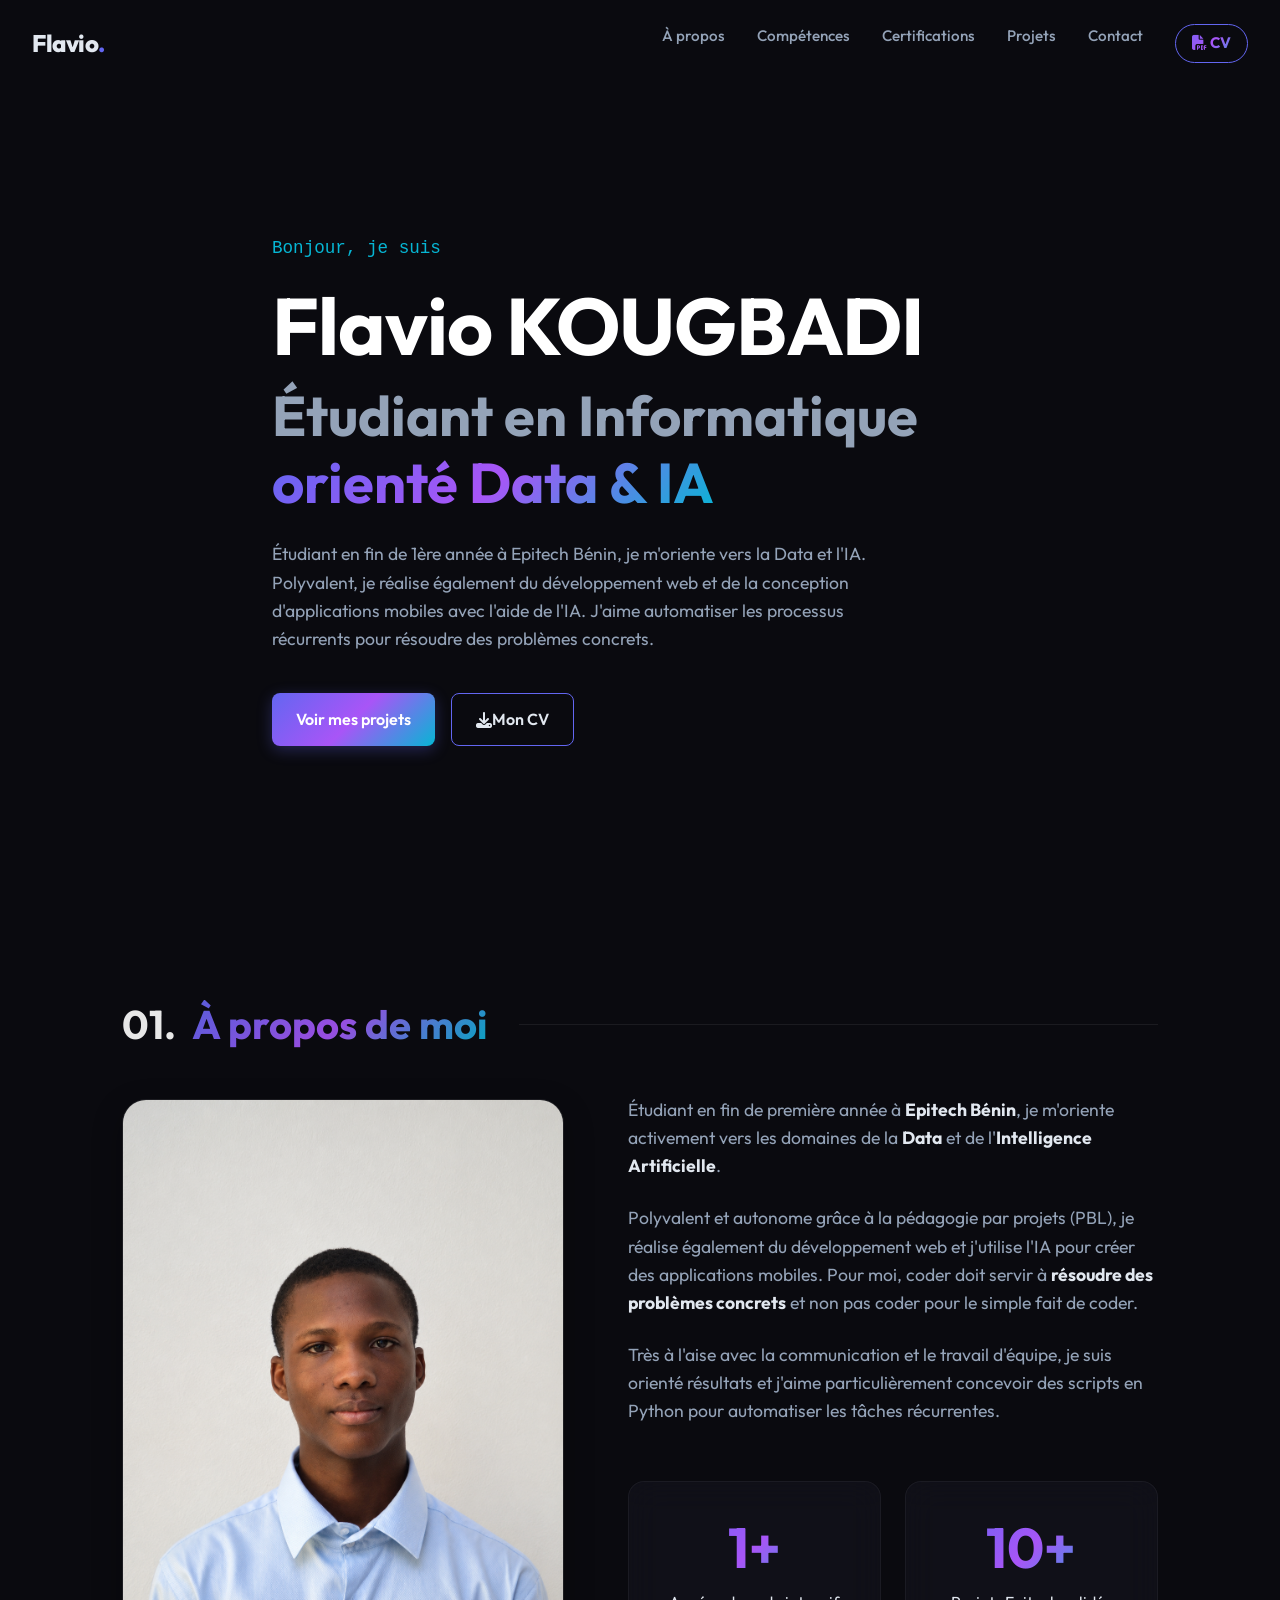
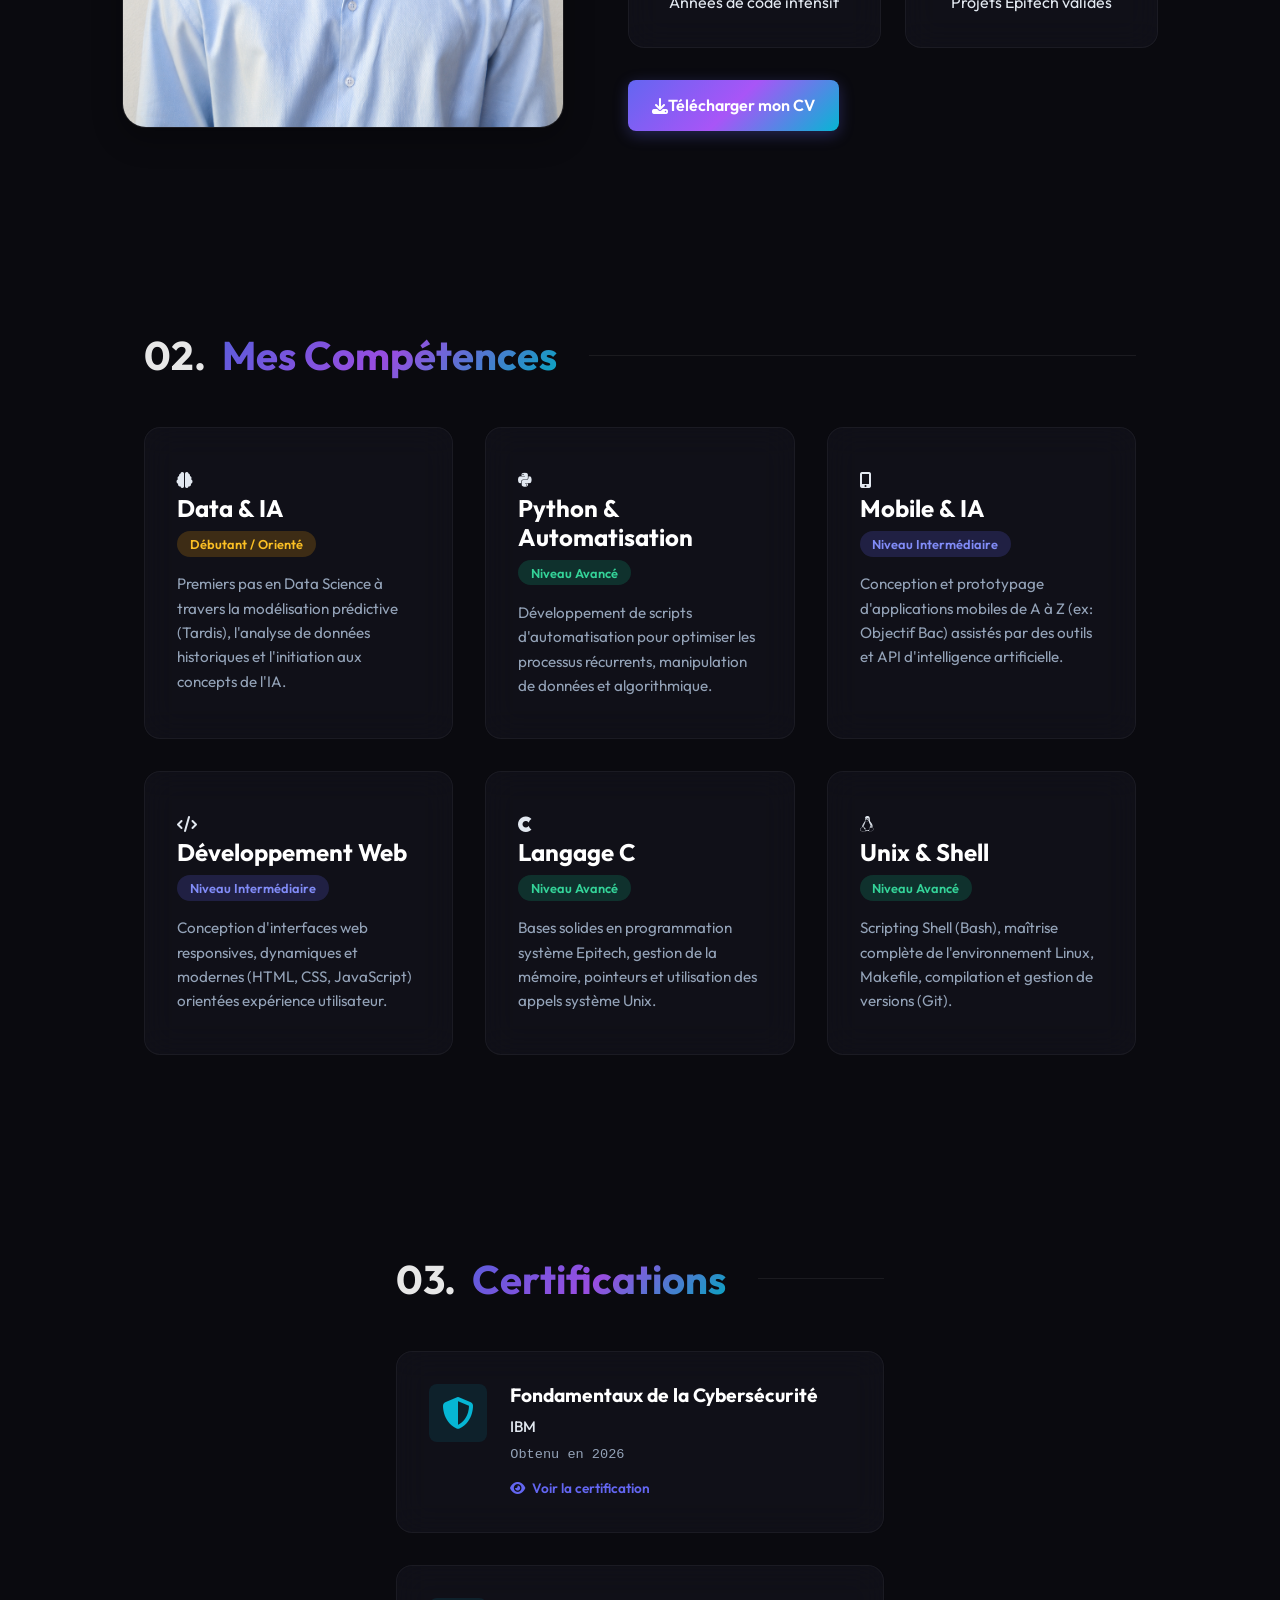
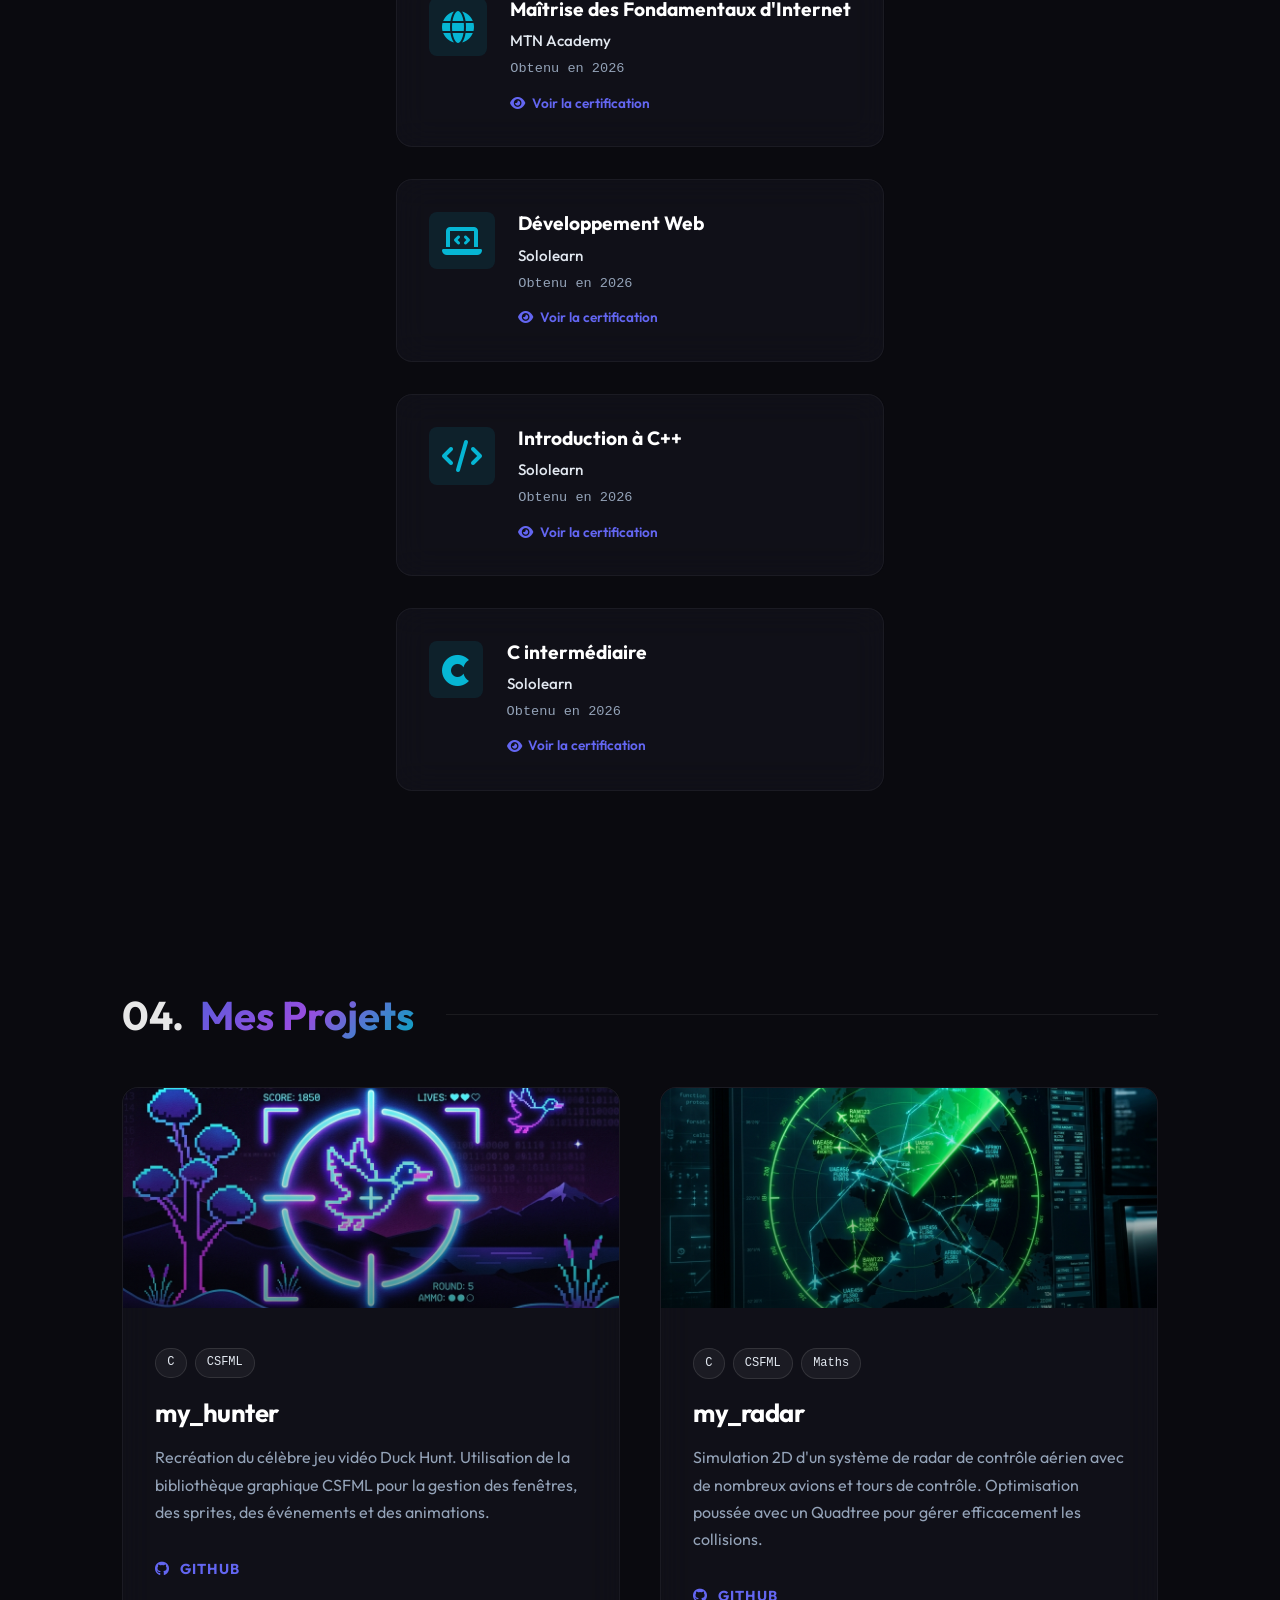
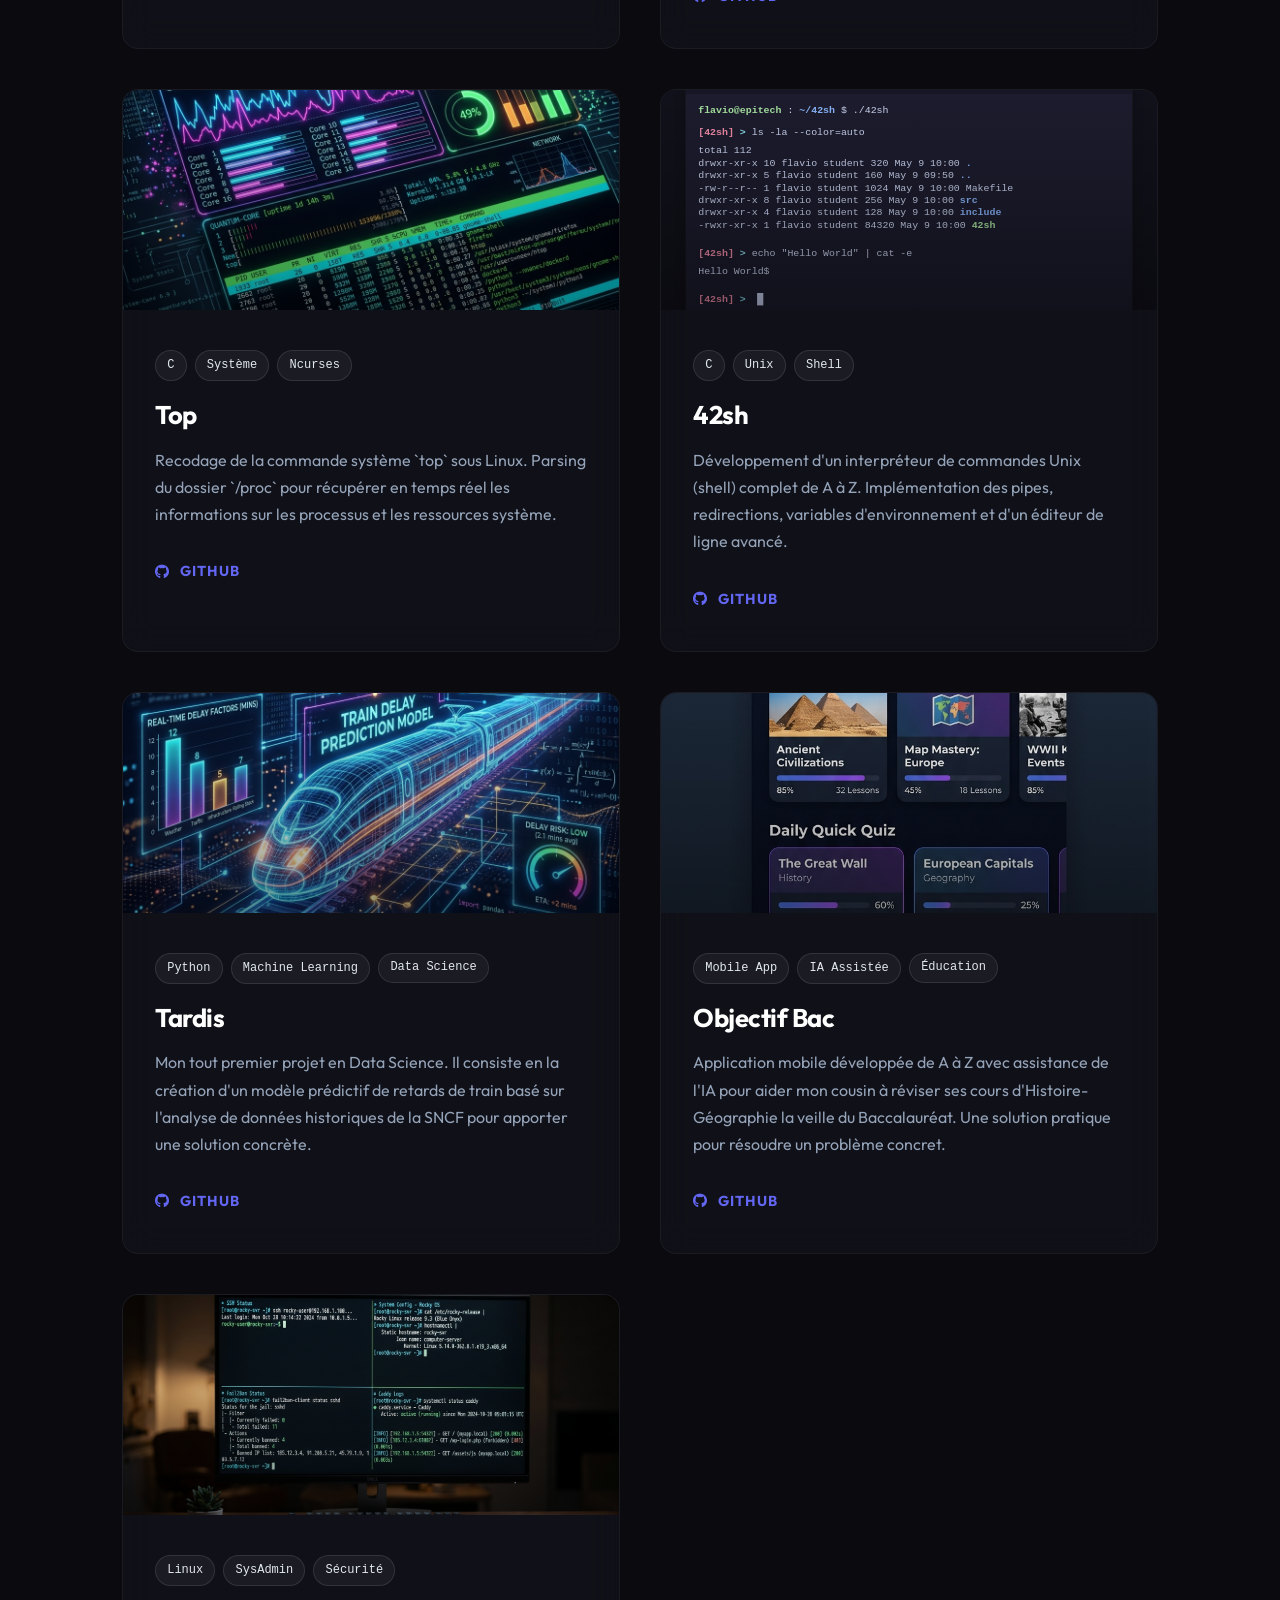
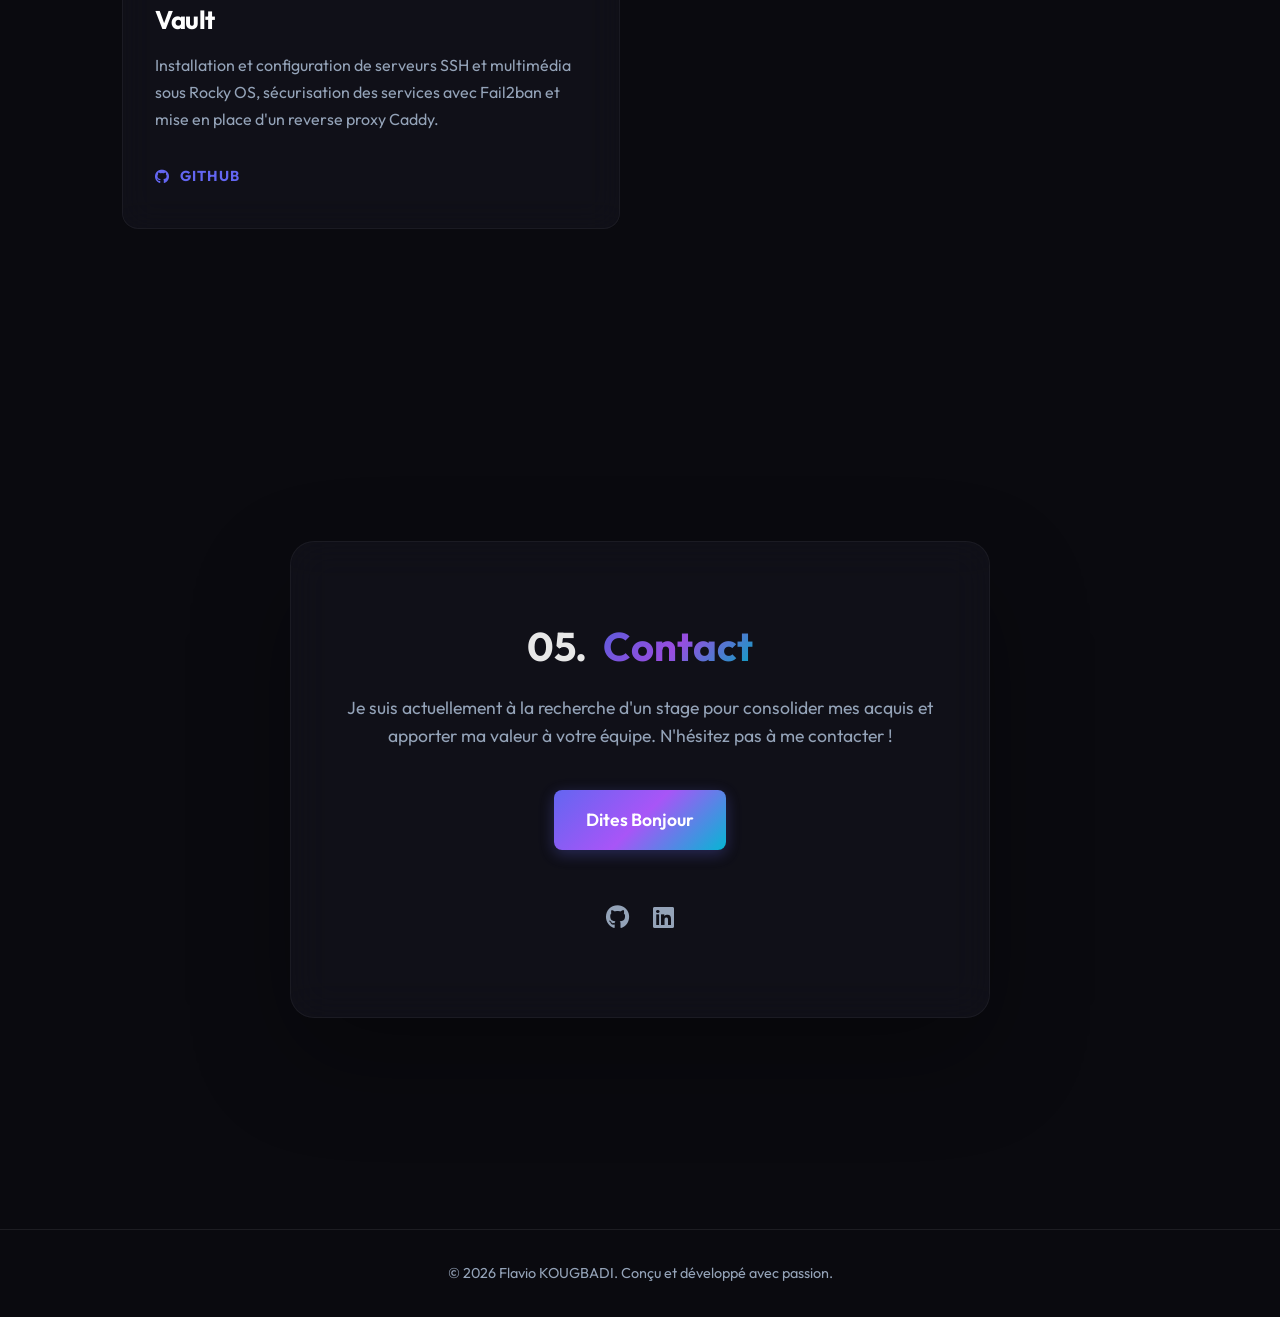
==== commit 7bf7648f: "Feat: add the link of verification for three certifs" ====
--- a/index.html
+++ b/index.html
@@ -167,24 +167,13 @@
                     
                     <div class="cert-card">
                         <div class="cert-icon">
-                            <i class="fa-solid fa-graduation-cap"></i>
-                        </div>
-                        <div class="cert-details">
-                            <h3>Bachelor en expertise informatique</h3>
-                            <p class="cert-issuer">Epitech Bénin</p>
-                            <p class="cert-date">2025 - 2028 | En cours</p>
-                        </div>
-                    </div>
-
-                    <div class="cert-card">
-                        <div class="cert-icon">
                             <i class="fa-solid fa-shield-halved"></i>
                         </div>
                         <div class="cert-details">
                             <h3>Fondamentaux de la Cybersécurité</h3>
                             <p class="cert-issuer">IBM</p>
                             <p class="cert-date">Obtenu en 2026</p>
-                            <a href="#" target="_blank" class="cert-link"><i class="fa-solid fa-eye"></i> Voir la certification</a>
+                            <a href="https://www.sololearn.com/certificates/CC-RLXIU6P0" target="_blank" class="cert-link"><i class="fa-solid fa-eye"></i> Voir la certification</a>
                         </div>
                     </div>
 
@@ -208,7 +197,7 @@
                             <h3>Développement Web</h3>
                             <p class="cert-issuer">Sololearn</p>
                             <p class="cert-date">Obtenu en 2026</p>
-                            <a href="#" target="_blank" class="cert-link"><i class="fa-solid fa-eye"></i> Voir la certification</a>
+                            <a href="https://www.sololearn.com/certificates/CC-JTX33SAE" target="_blank" class="cert-link"><i class="fa-solid fa-eye"></i> Voir la certification</a>
                         </div>
                     </div>
 
@@ -217,10 +206,22 @@
                             <i class="fa-solid fa-code"></i>
                         </div>
                         <div class="cert-details">
-                            <h3>Introduction à C++ / C intermédiaire</h3>
+                            <h3>Introduction à C++</h3>
                             <p class="cert-issuer">Sololearn</p>
                             <p class="cert-date">Obtenu en 2026</p>
-                            <a href="#" target="_blank" class="cert-link"><i class="fa-solid fa-eye"></i> Voir la certification</a>
+                            <a href="https://www.sololearn.com/certificates/CC-ND3GC32M" target="_blank" class="cert-link"><i class="fa-solid fa-eye"></i> Voir la certification</a>
+                        </div>
+                    </div>
+
+                    <div class="cert-card">
+                        <div class="cert-icon">
+                            <i class="fa-brands fa-cuttlefish"></i>
+                        </div>
+                        <div class="cert-details">
+                            <h3>C intermédiaire</h3>
+                            <p class="cert-issuer">Sololearn</p>
+                            <p class="cert-date">Obtenu en 2026</p>
+                            <a href="https://www.sololearn.com/certificates/CC-RLXIU6P0" target="_blank" class="cert-link"><i class="fa-solid fa-eye"></i> Voir la certification</a>
                         </div>
                     </div>
 
@@ -414,4 +415,4 @@
     <script src="script.js"></script>
 </body>
 
-</html>+</html>
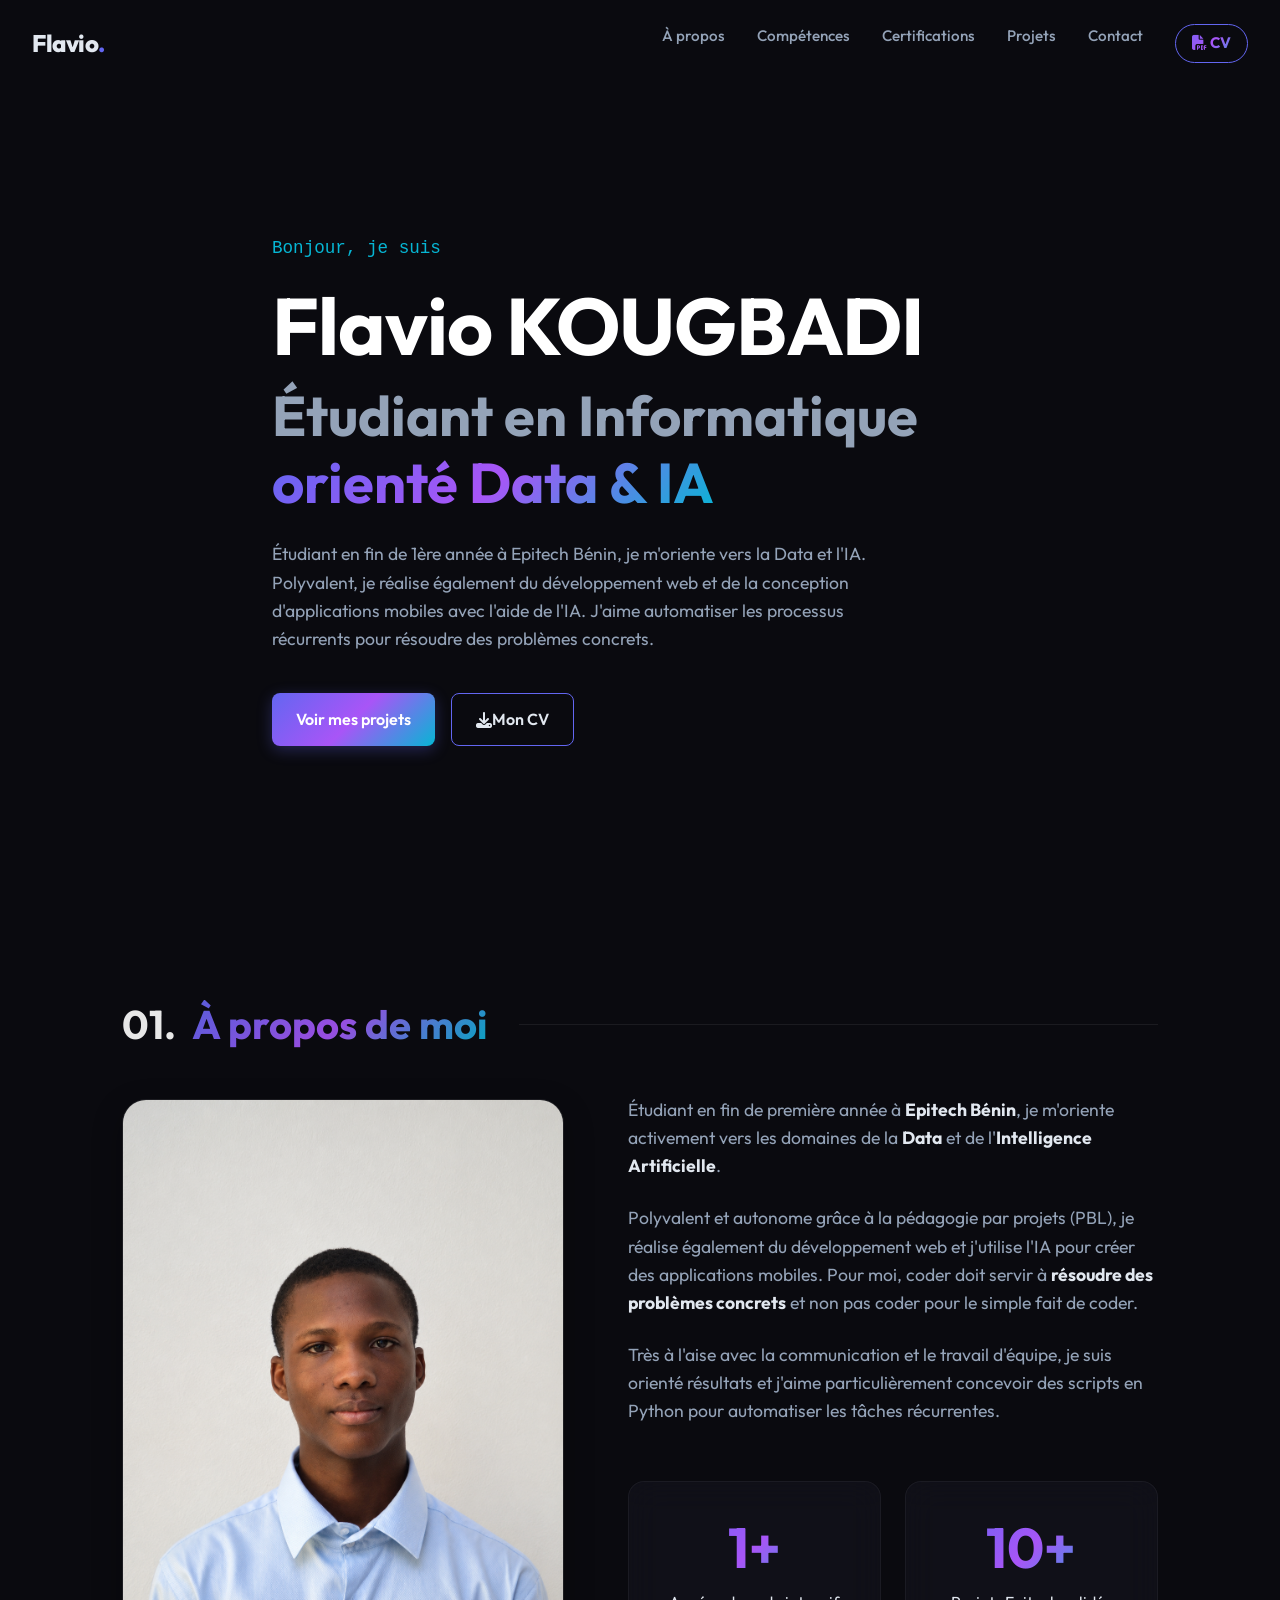
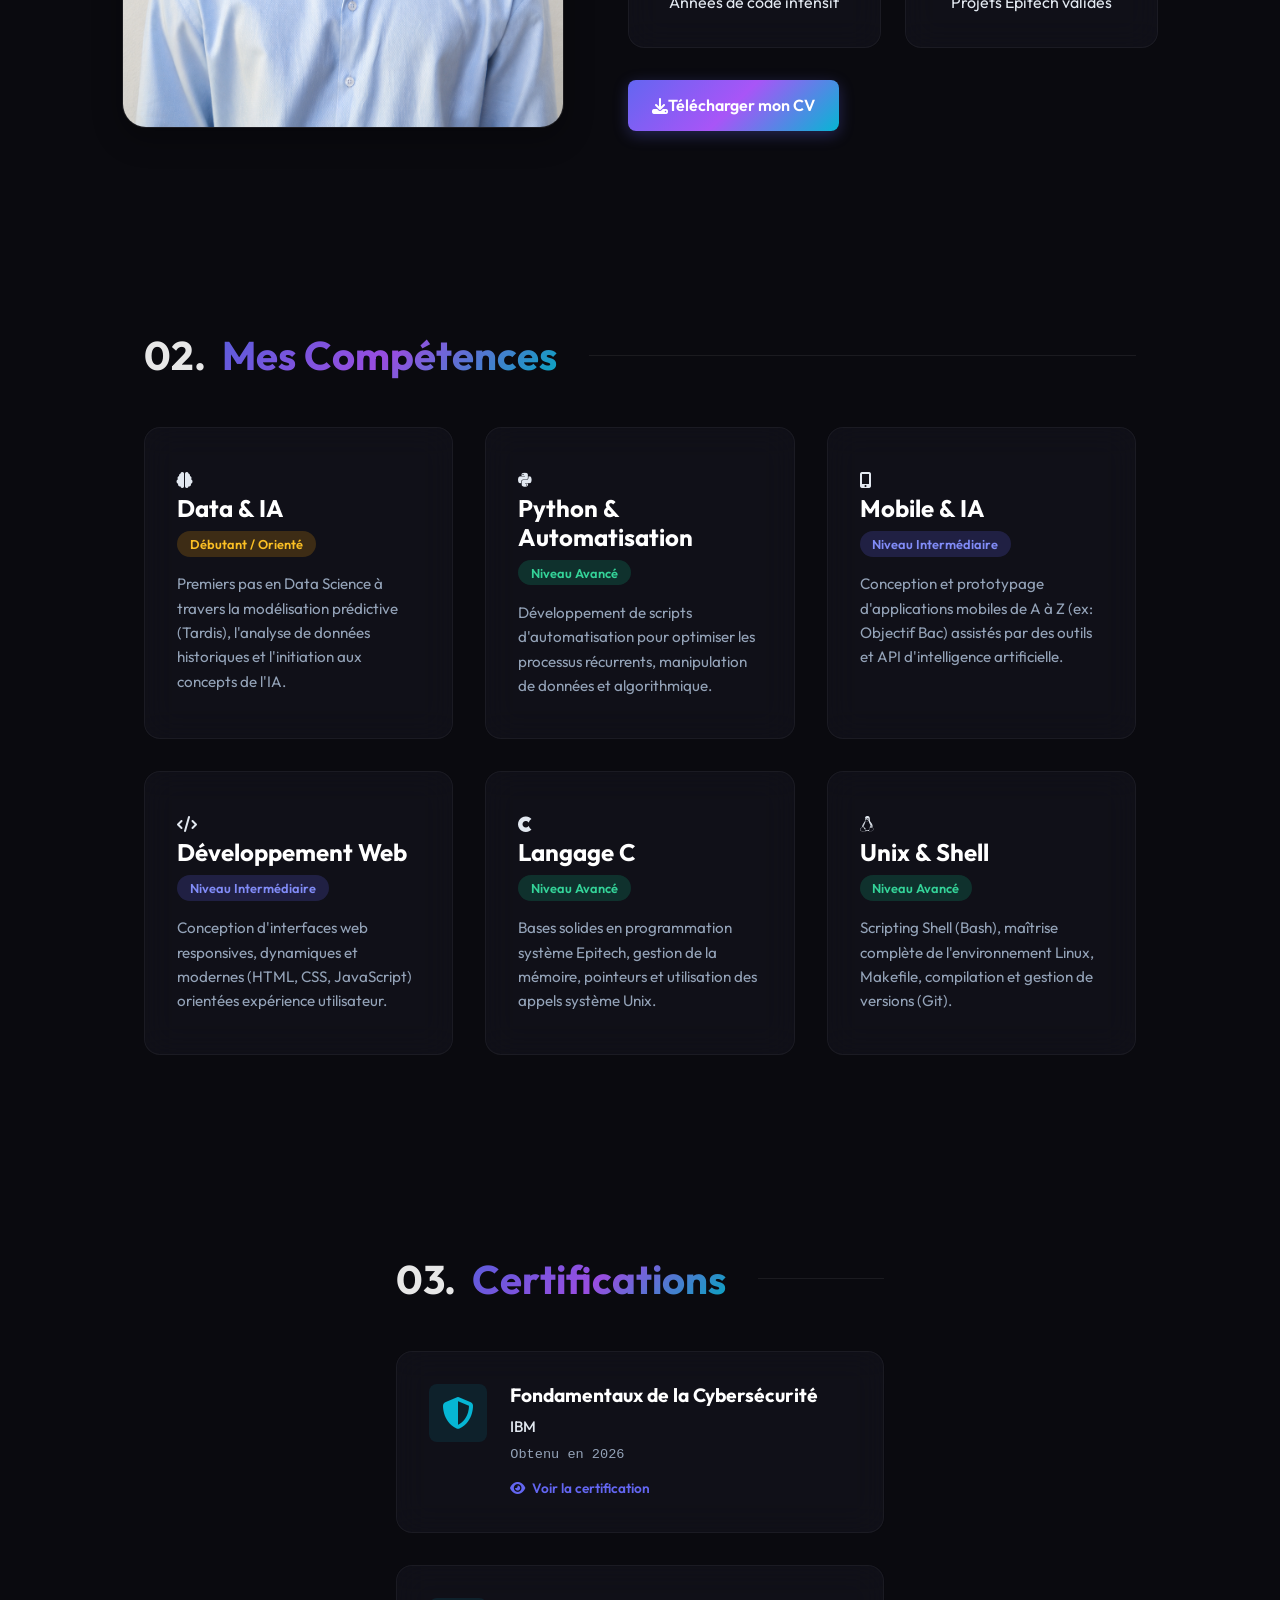
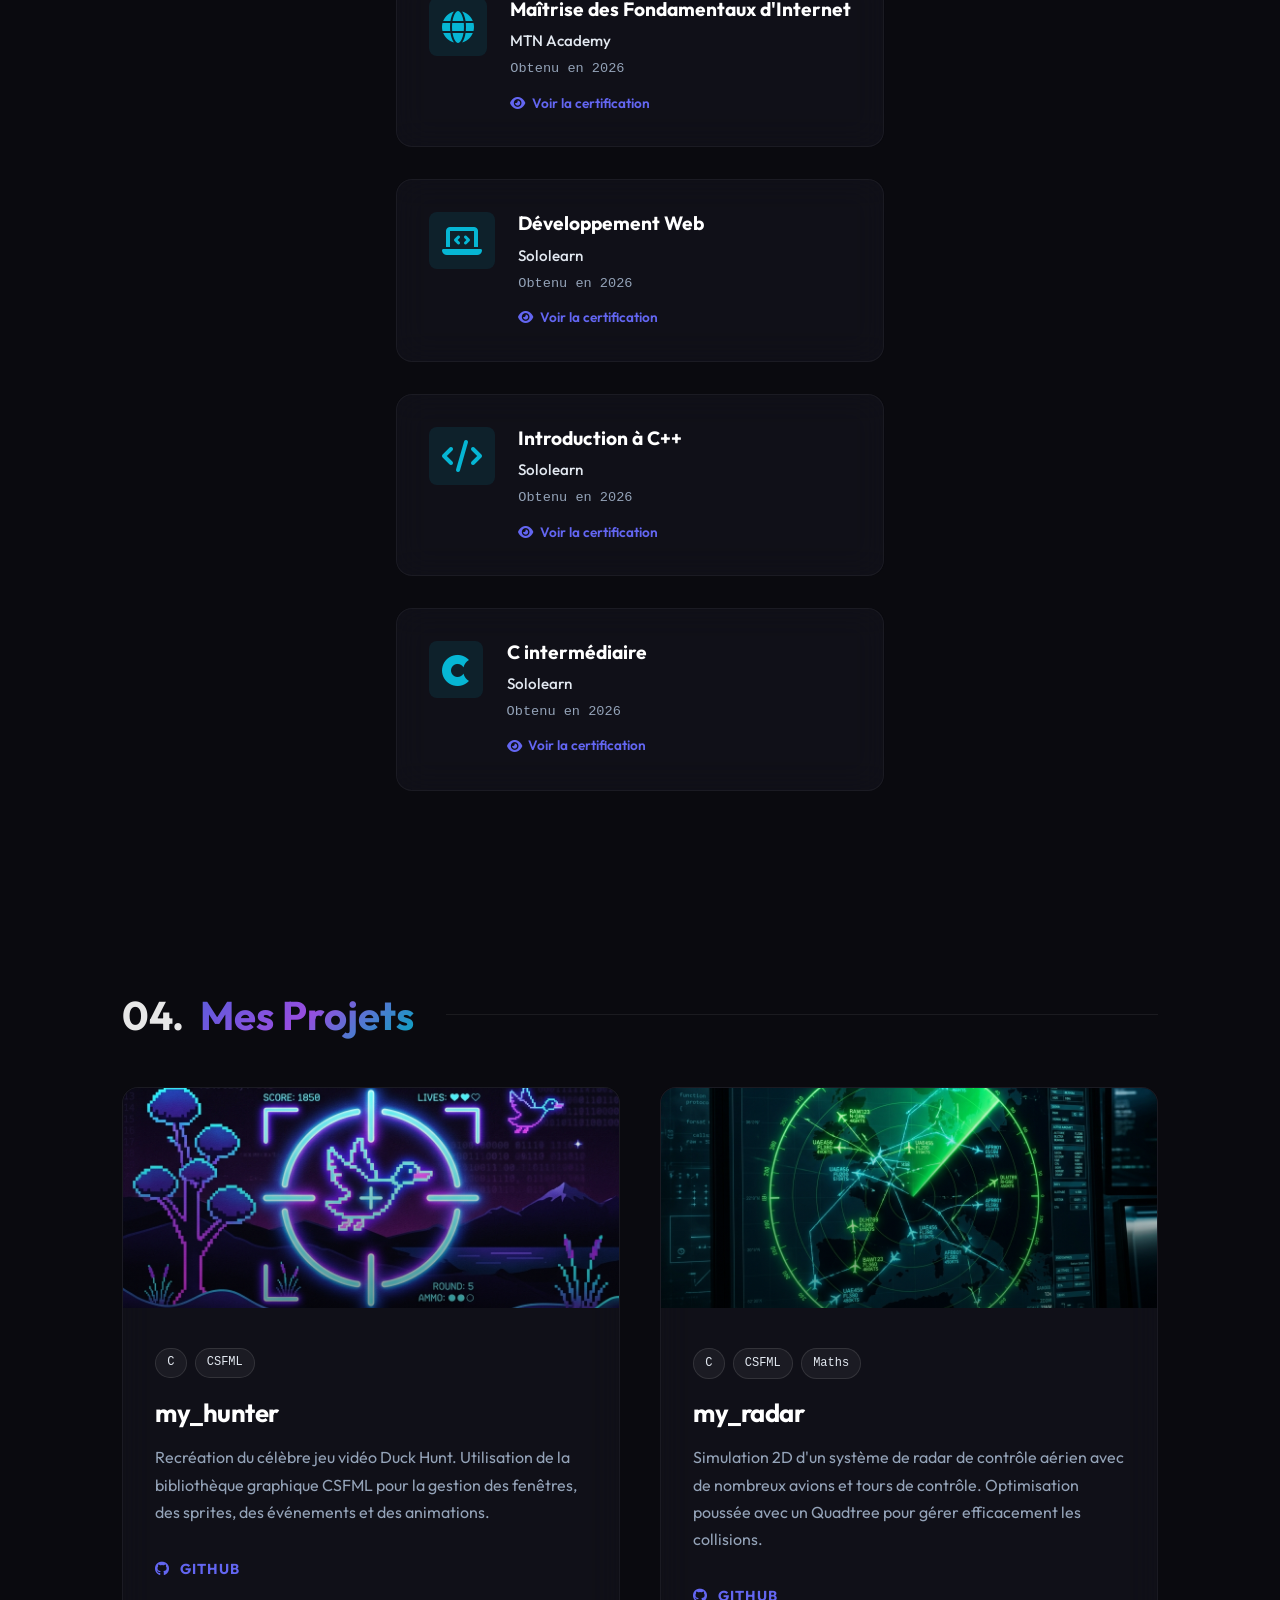
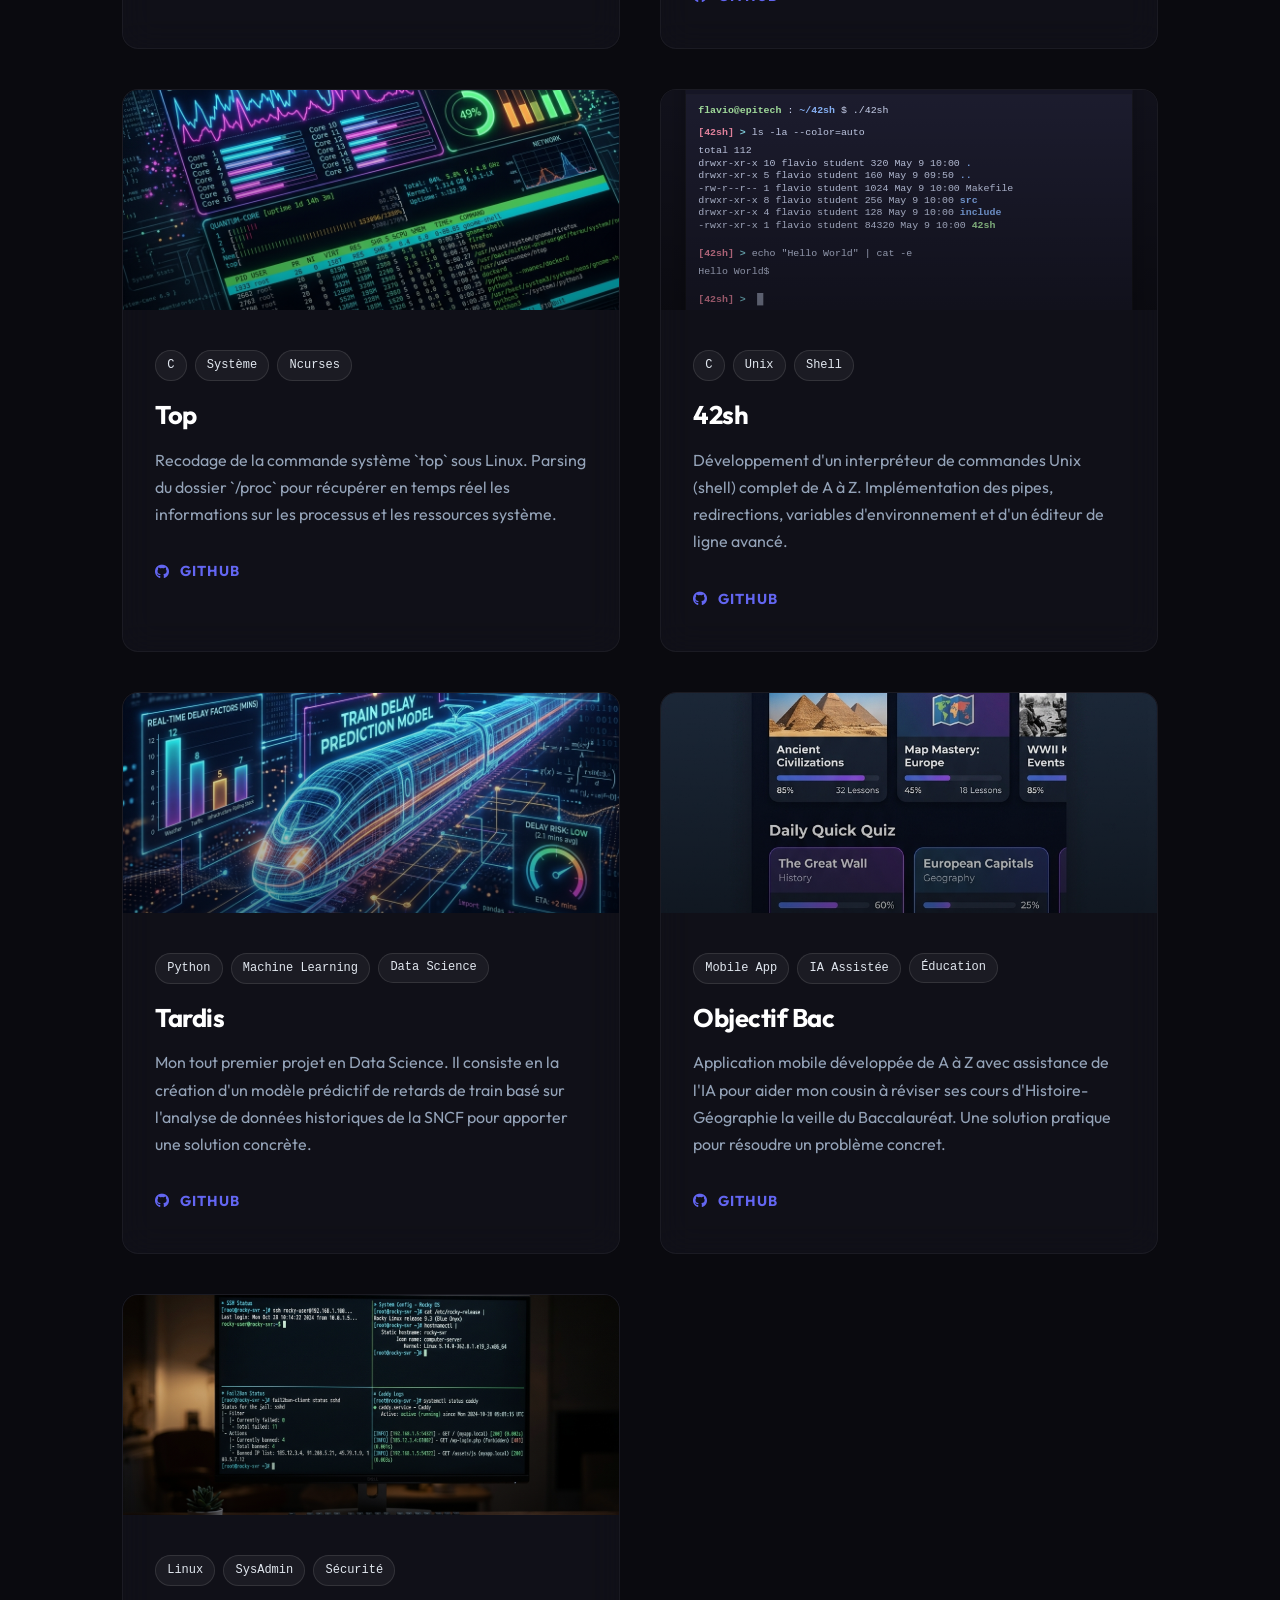
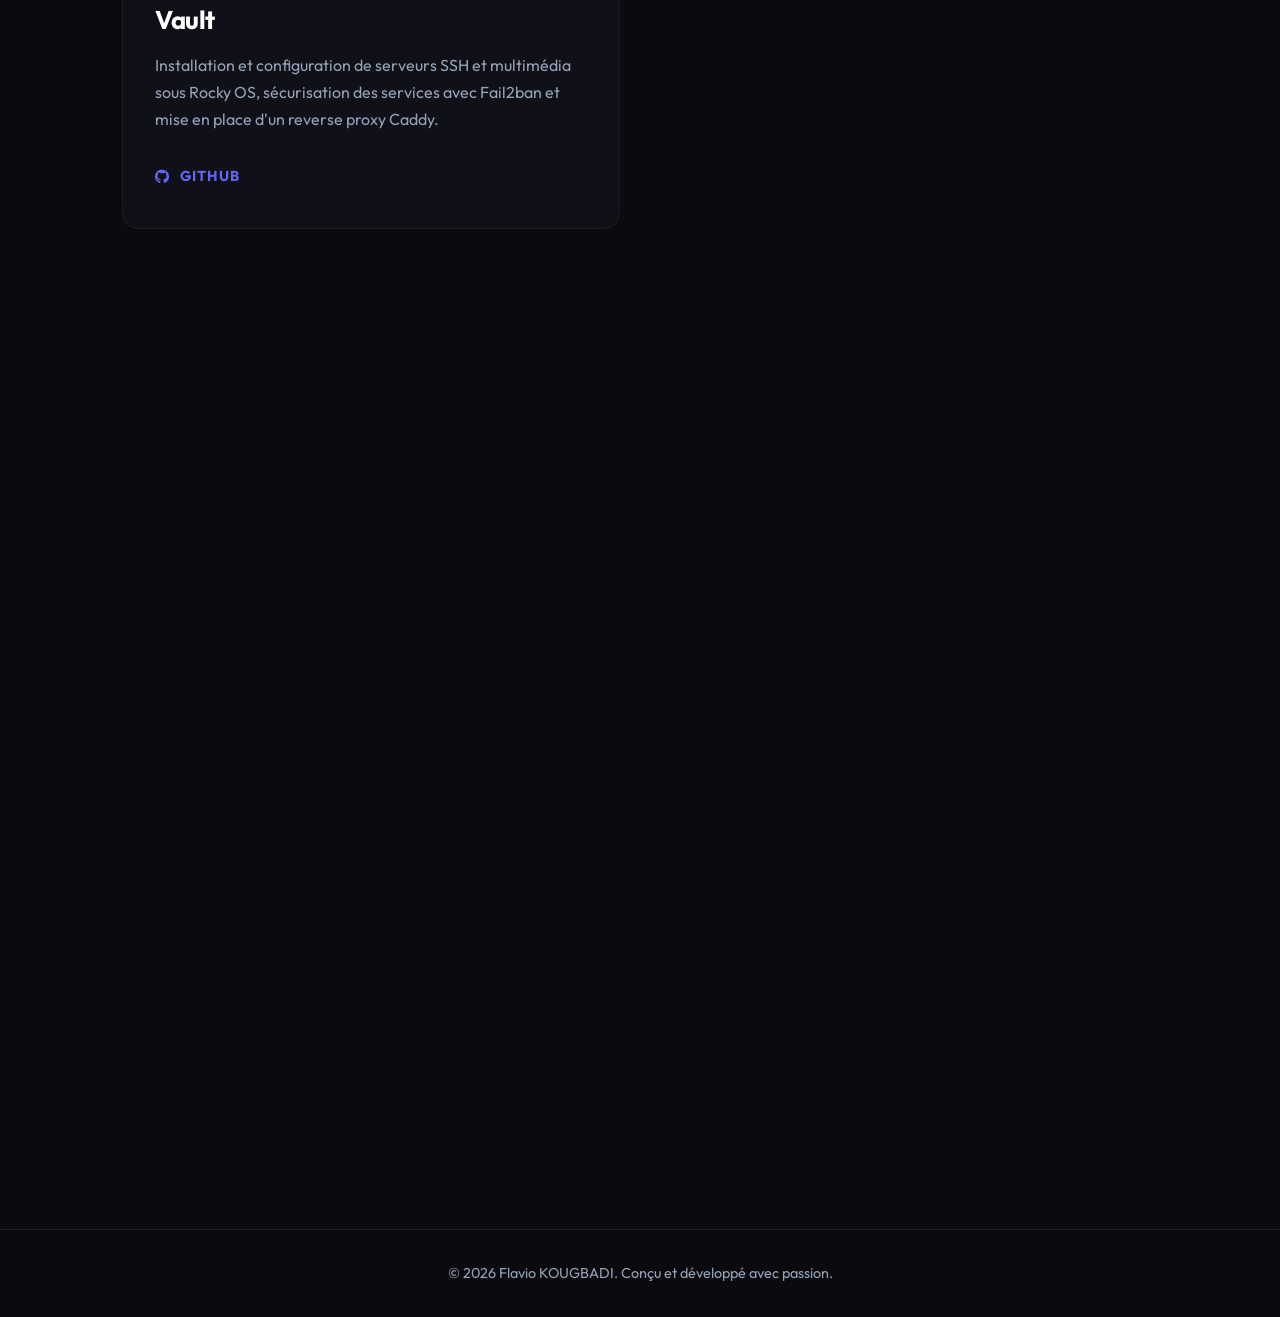
==== commit 5e0e7a6b: "Feat: add the link for Internet fundamentals" ====
--- a/index.html
+++ b/index.html
@@ -185,7 +185,7 @@
                             <h3>Maîtrise des Fondamentaux d'Internet</h3>
                             <p class="cert-issuer">MTN Academy</p>
                             <p class="cert-date">Obtenu en 2026</p>
-                            <a href="#" target="_blank" class="cert-link"><i class="fa-solid fa-eye"></i> Voir la certification</a>
+                            <a href="https://github.com/Flavio-KOUGBADI/My-certifications/blob/16e9d6eb3c4b3a220a00776f9ddb512a65d2f9a1/Les_fondamentaux_d_Internet_Certificate.pdf" target="_blank" class="cert-link"><i class="fa-solid fa-eye"></i> Voir la certification</a>
                         </div>
                     </div>
 
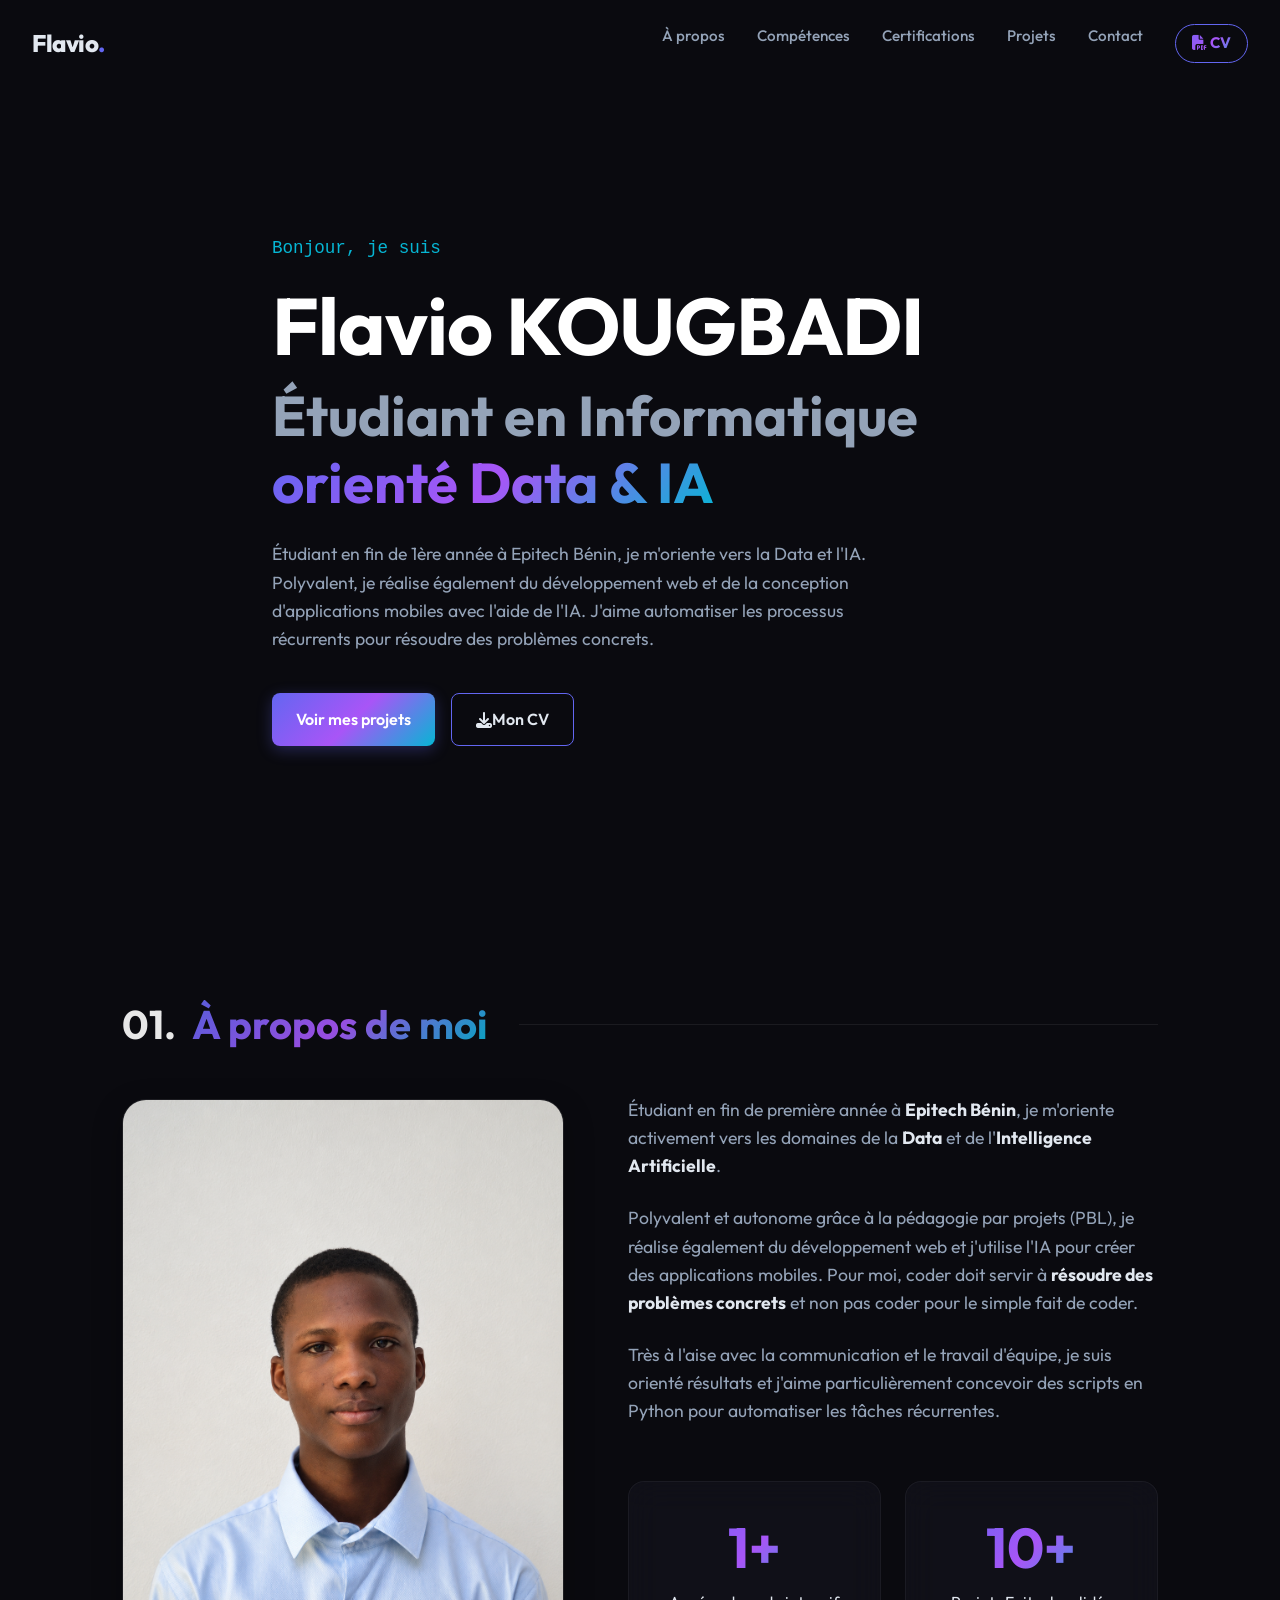
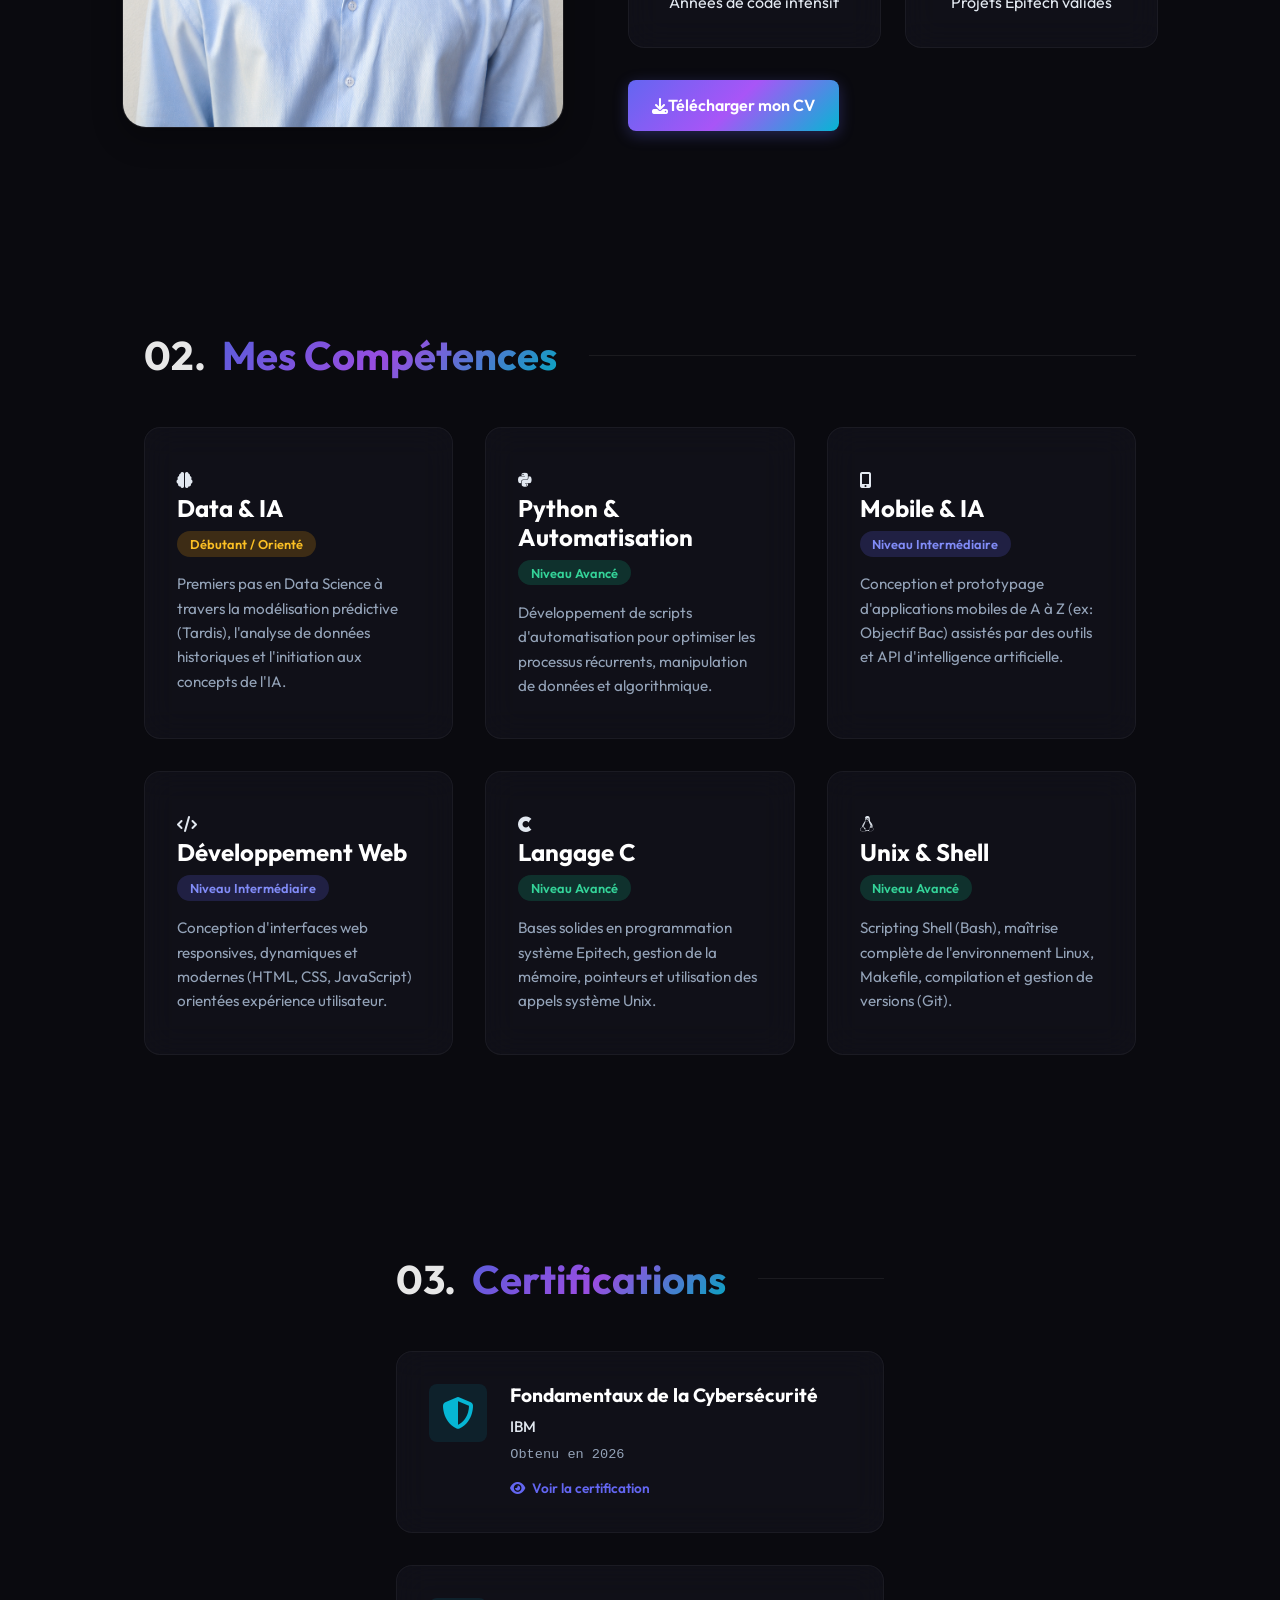
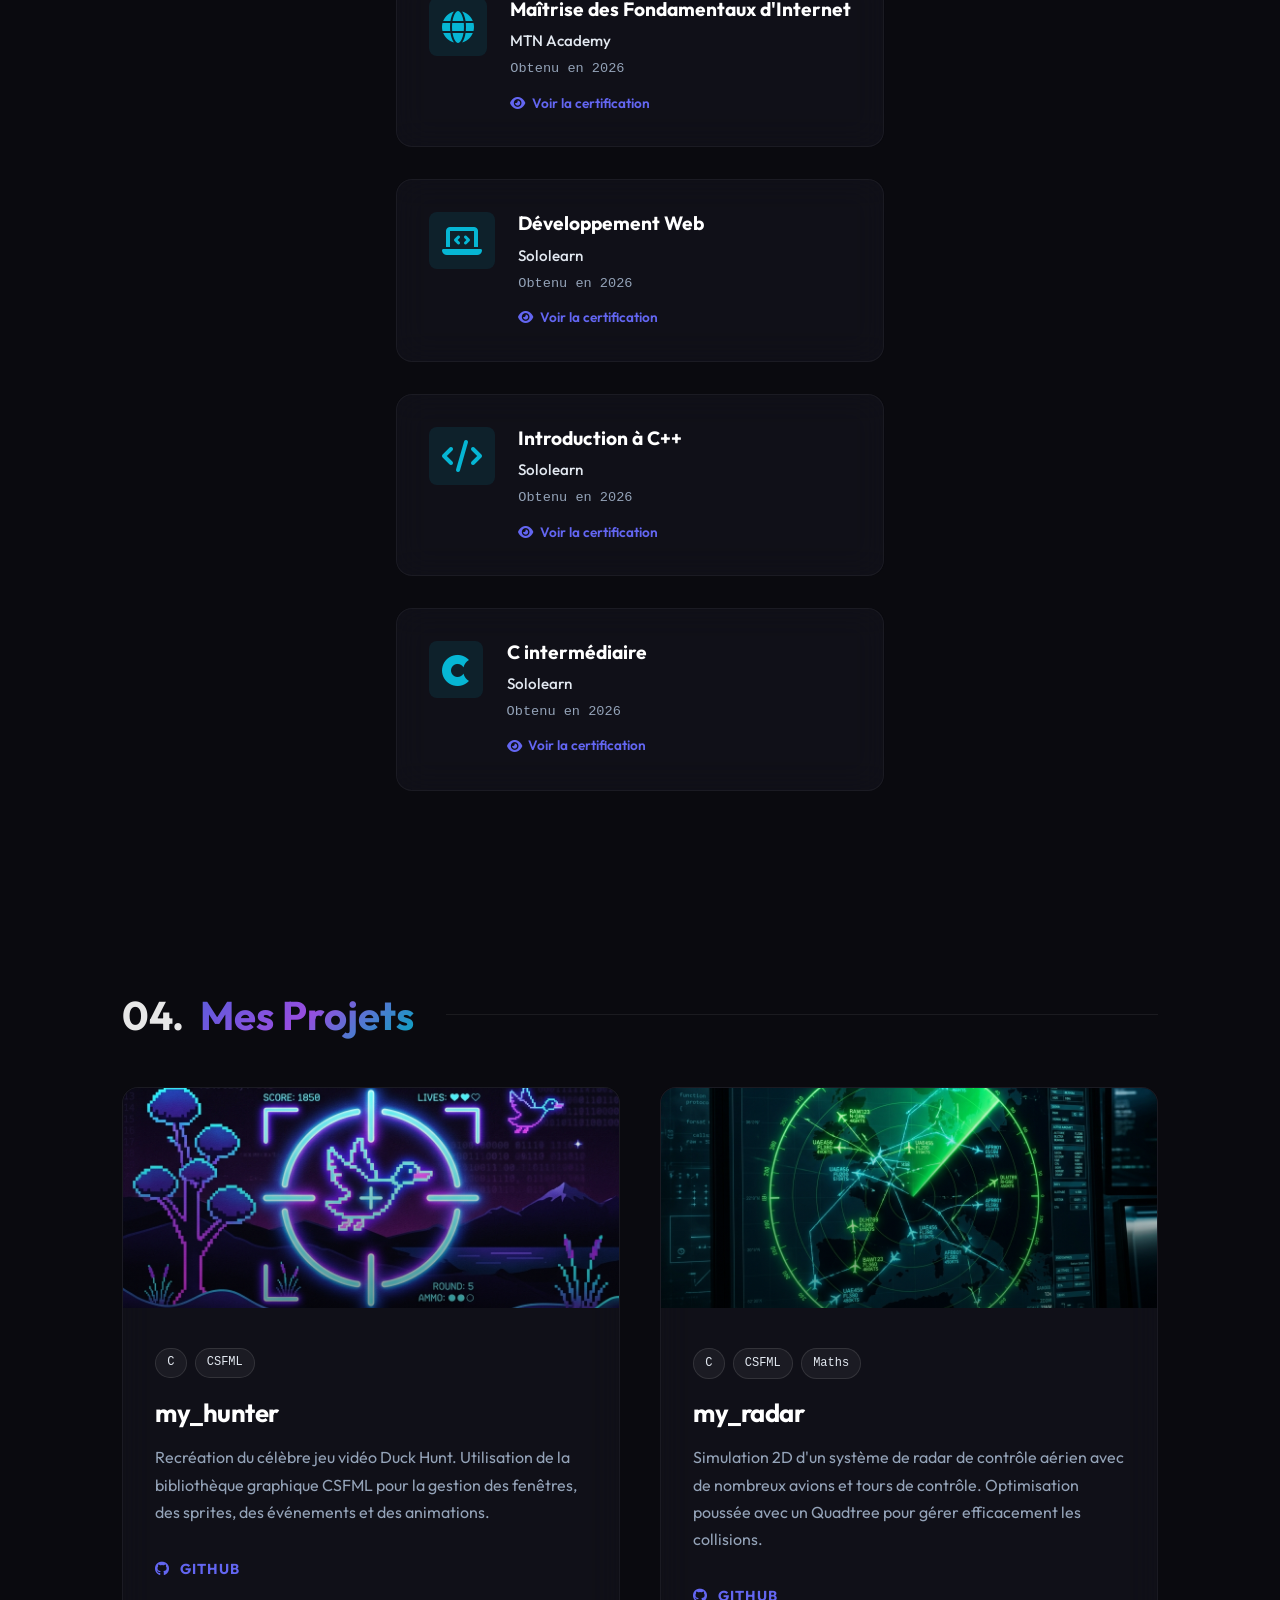
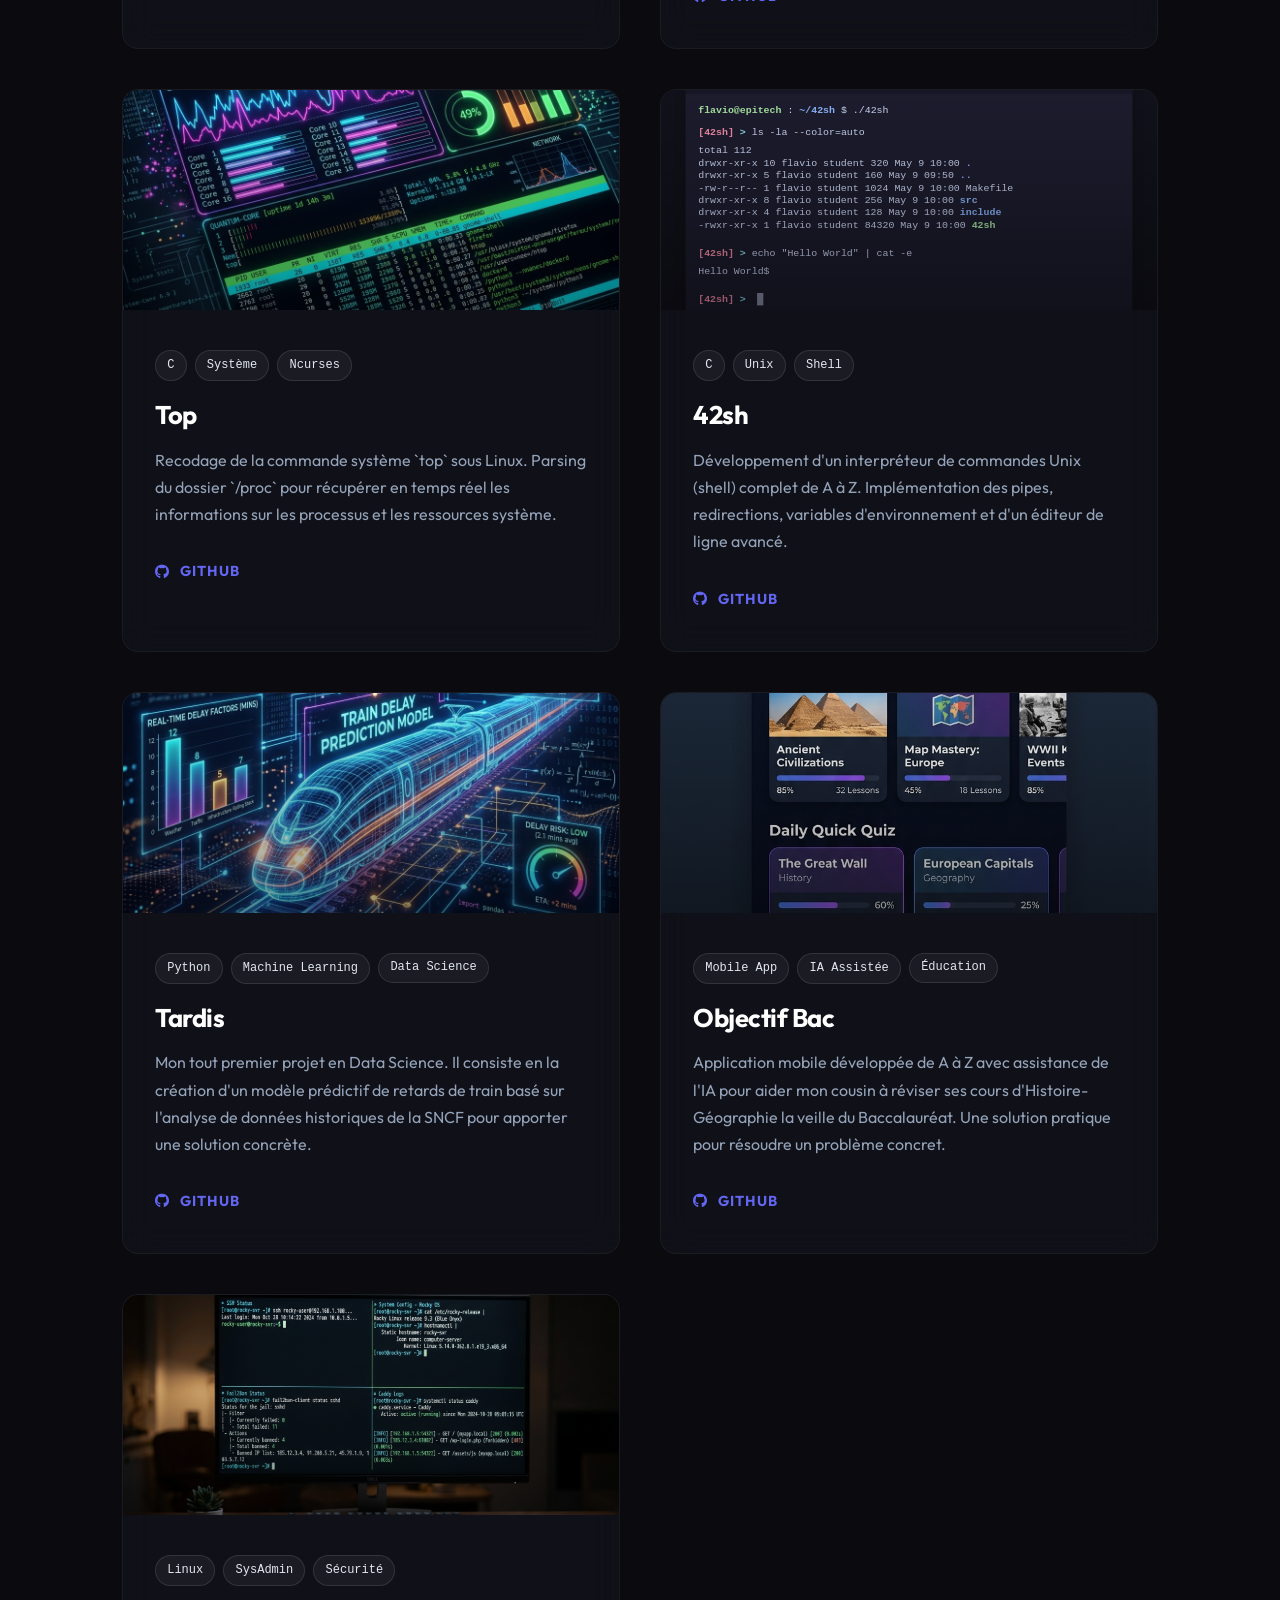
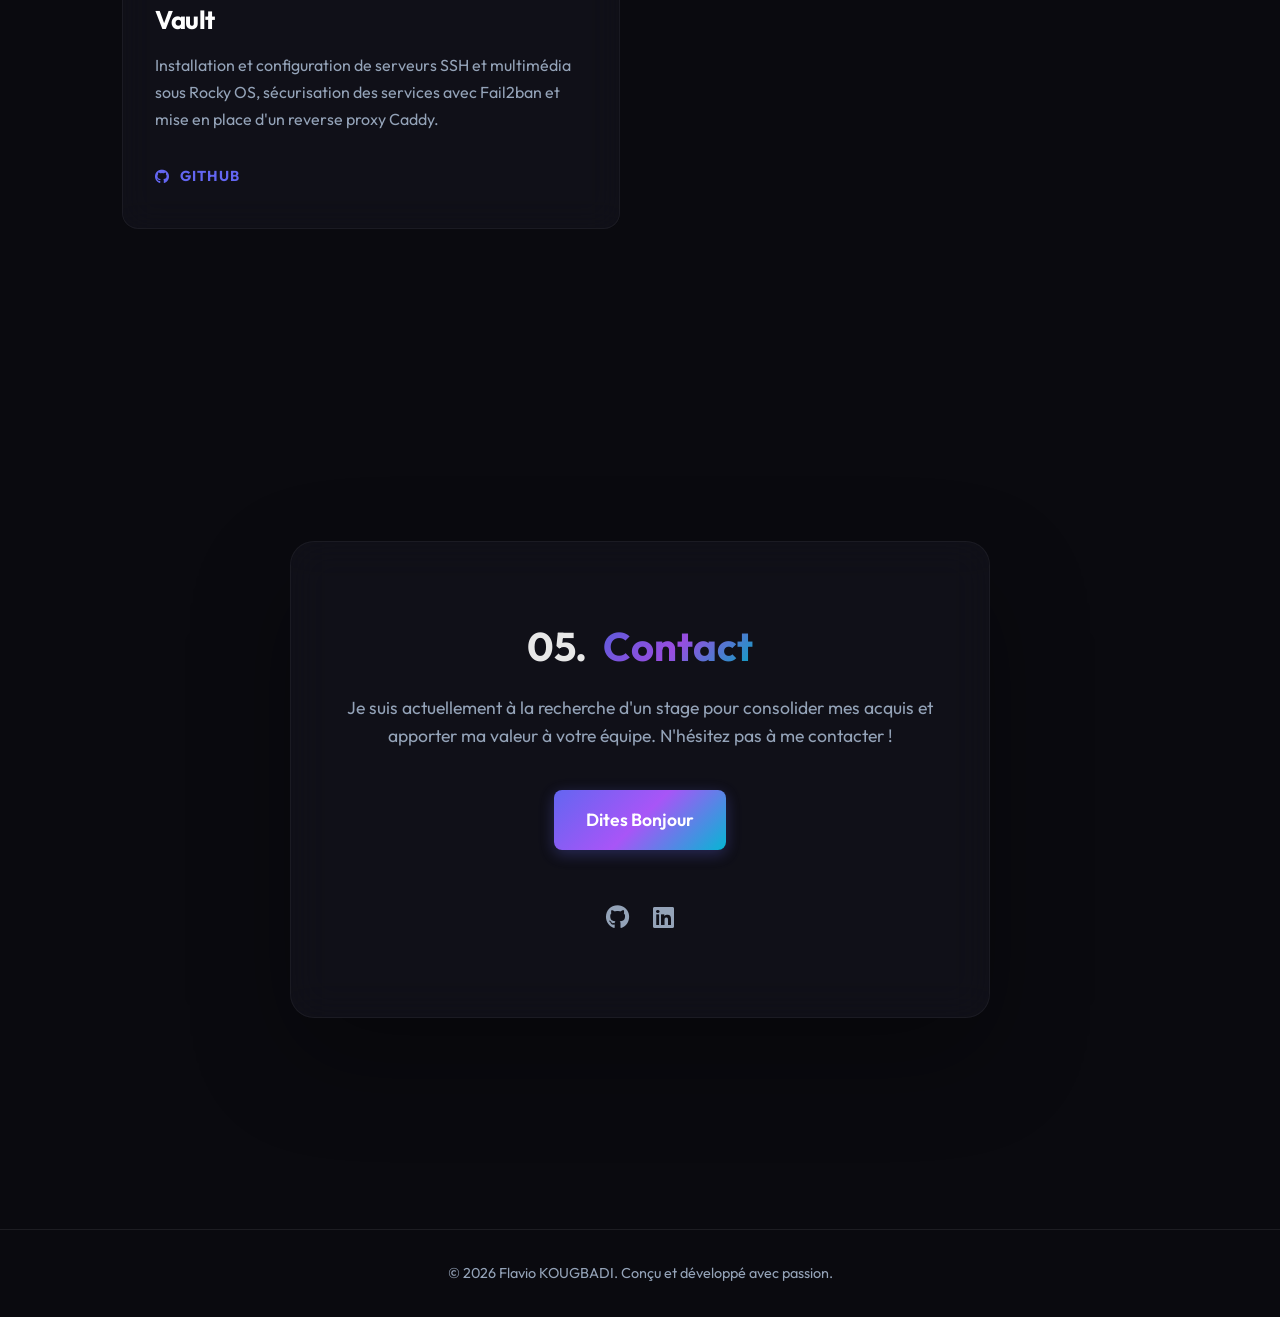
==== commit ab3839f2: "Feat: add the link for cybersecurity fundamentals" ====
--- a/index.html
+++ b/index.html
@@ -173,7 +173,7 @@
                             <h3>Fondamentaux de la Cybersécurité</h3>
                             <p class="cert-issuer">IBM</p>
                             <p class="cert-date">Obtenu en 2026</p>
-                            <a href="https://www.sololearn.com/certificates/CC-RLXIU6P0" target="_blank" class="cert-link"><i class="fa-solid fa-eye"></i> Voir la certification</a>
+                            <a href="https://www.credly.com/badges/2de2557a-699e-4caa-9e58-27fd619d223d" target="_blank" class="cert-link"><i class="fa-solid fa-eye"></i> Voir la certification</a>
                         </div>
                     </div>
 
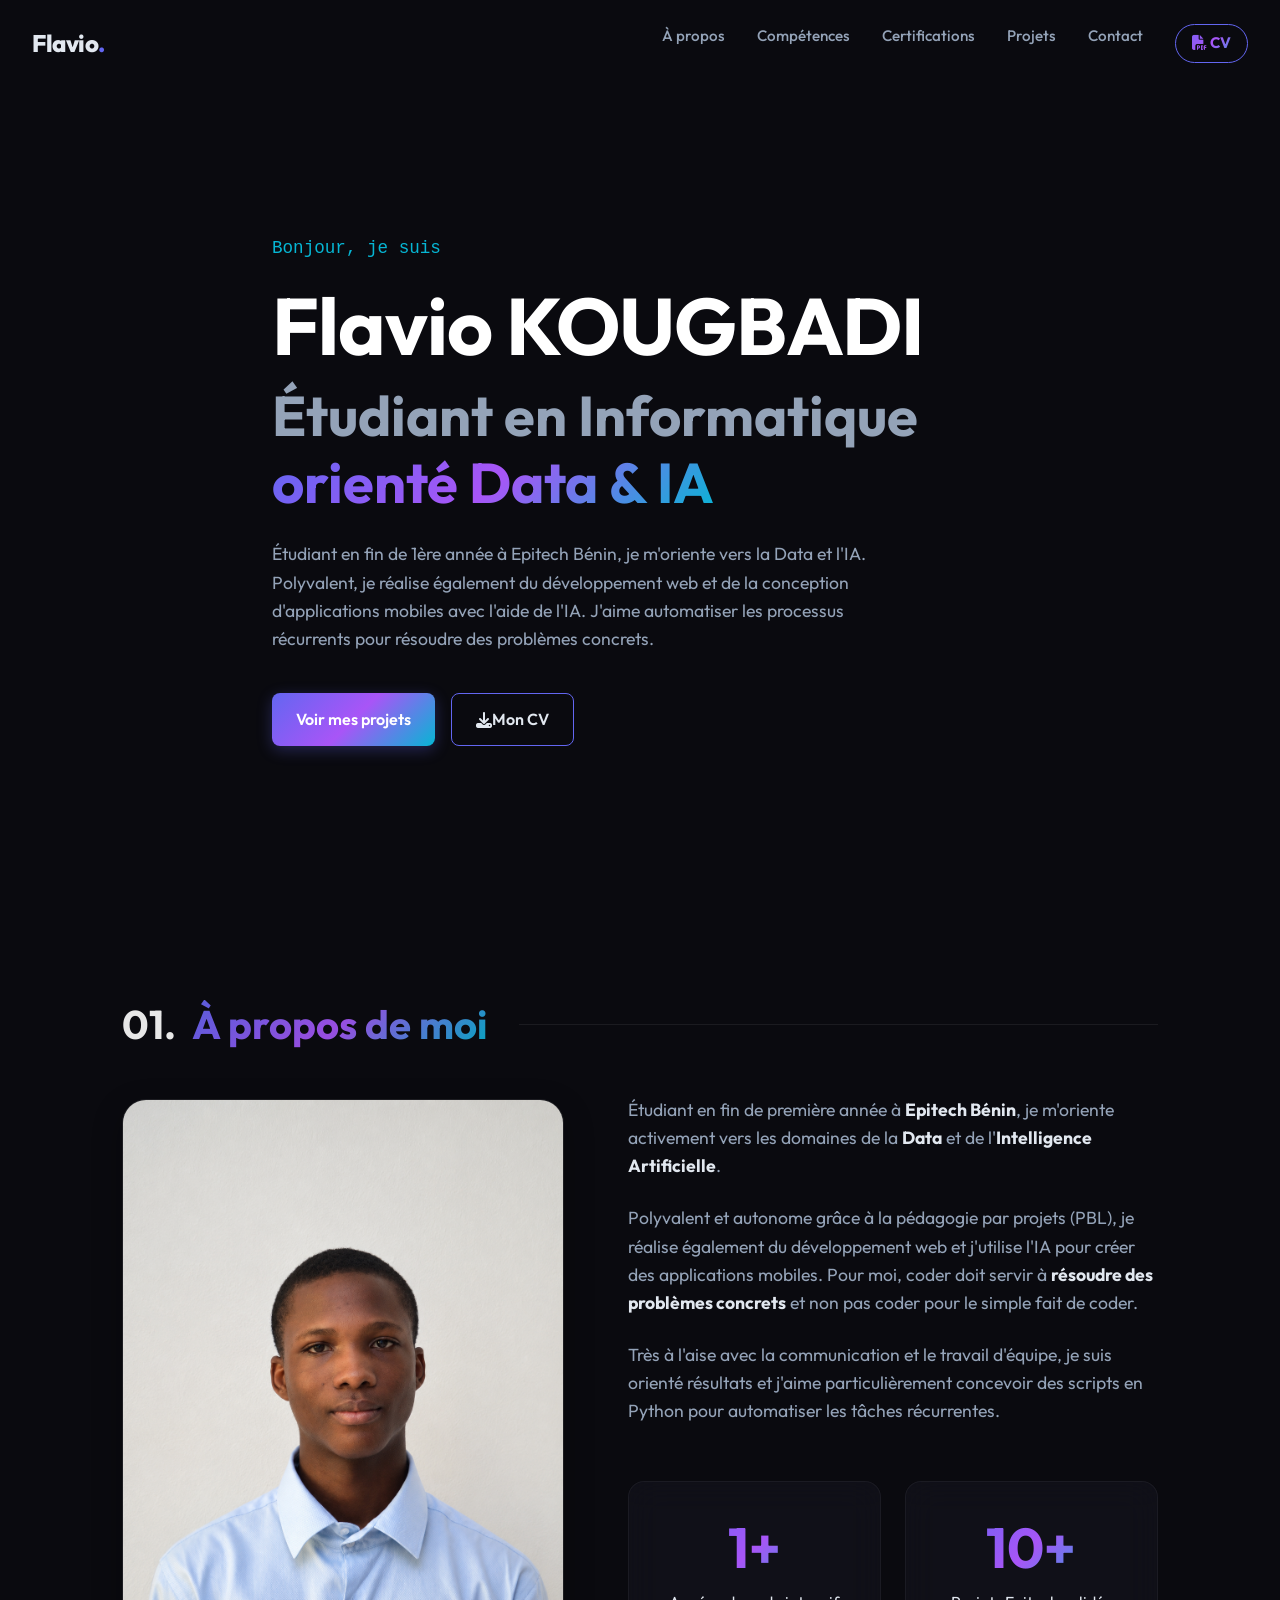
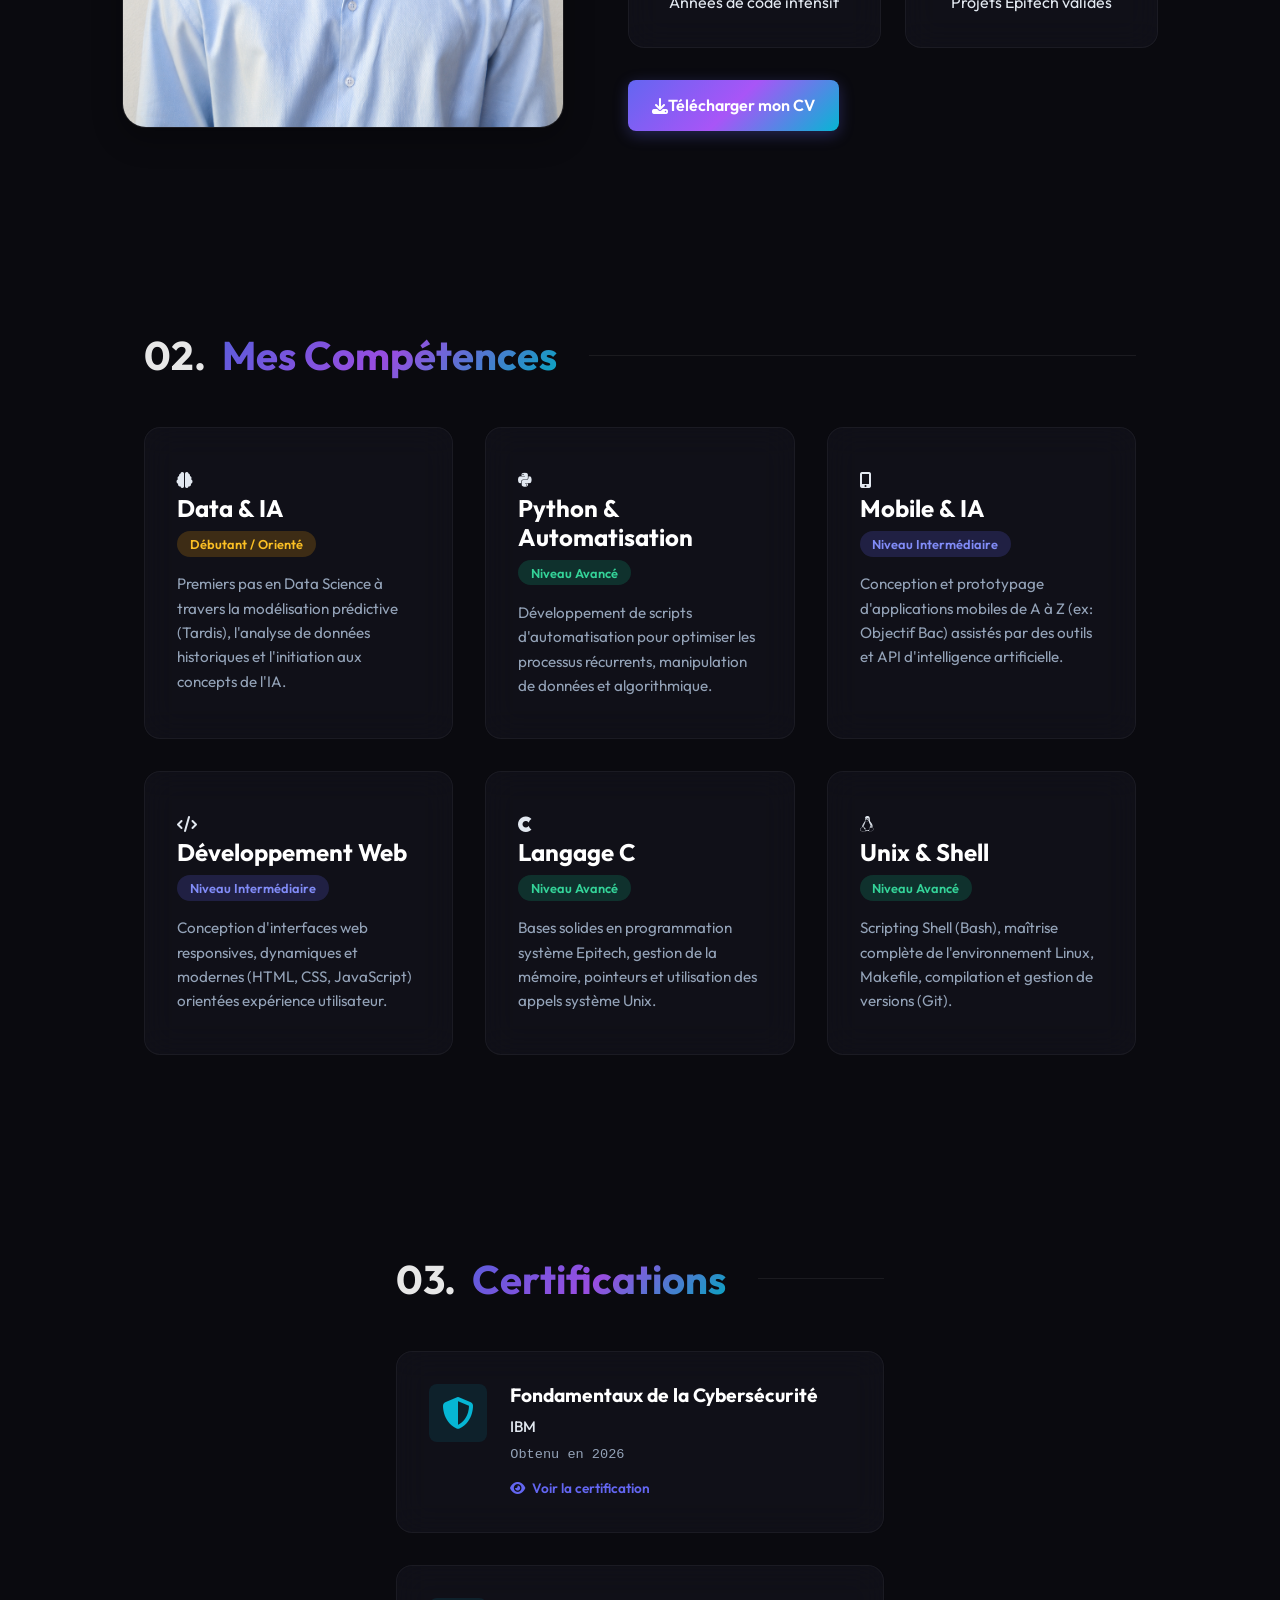
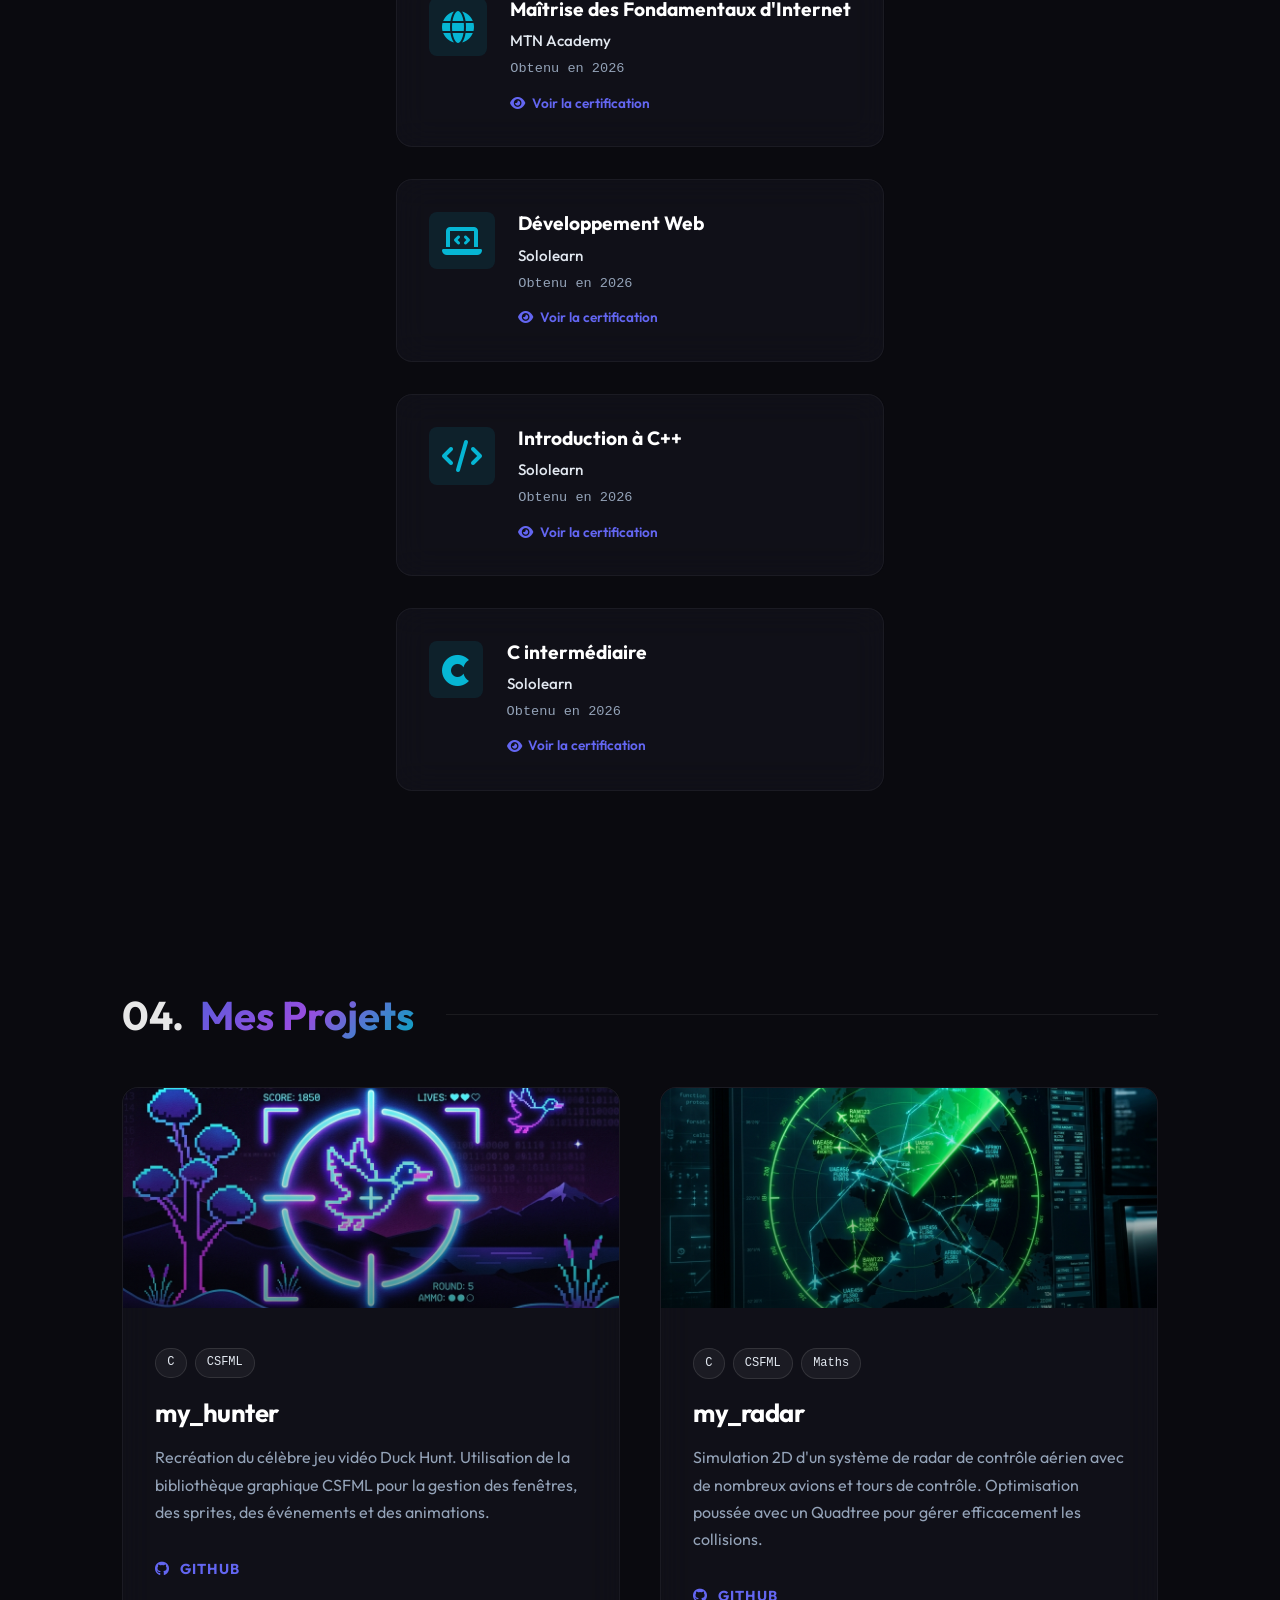
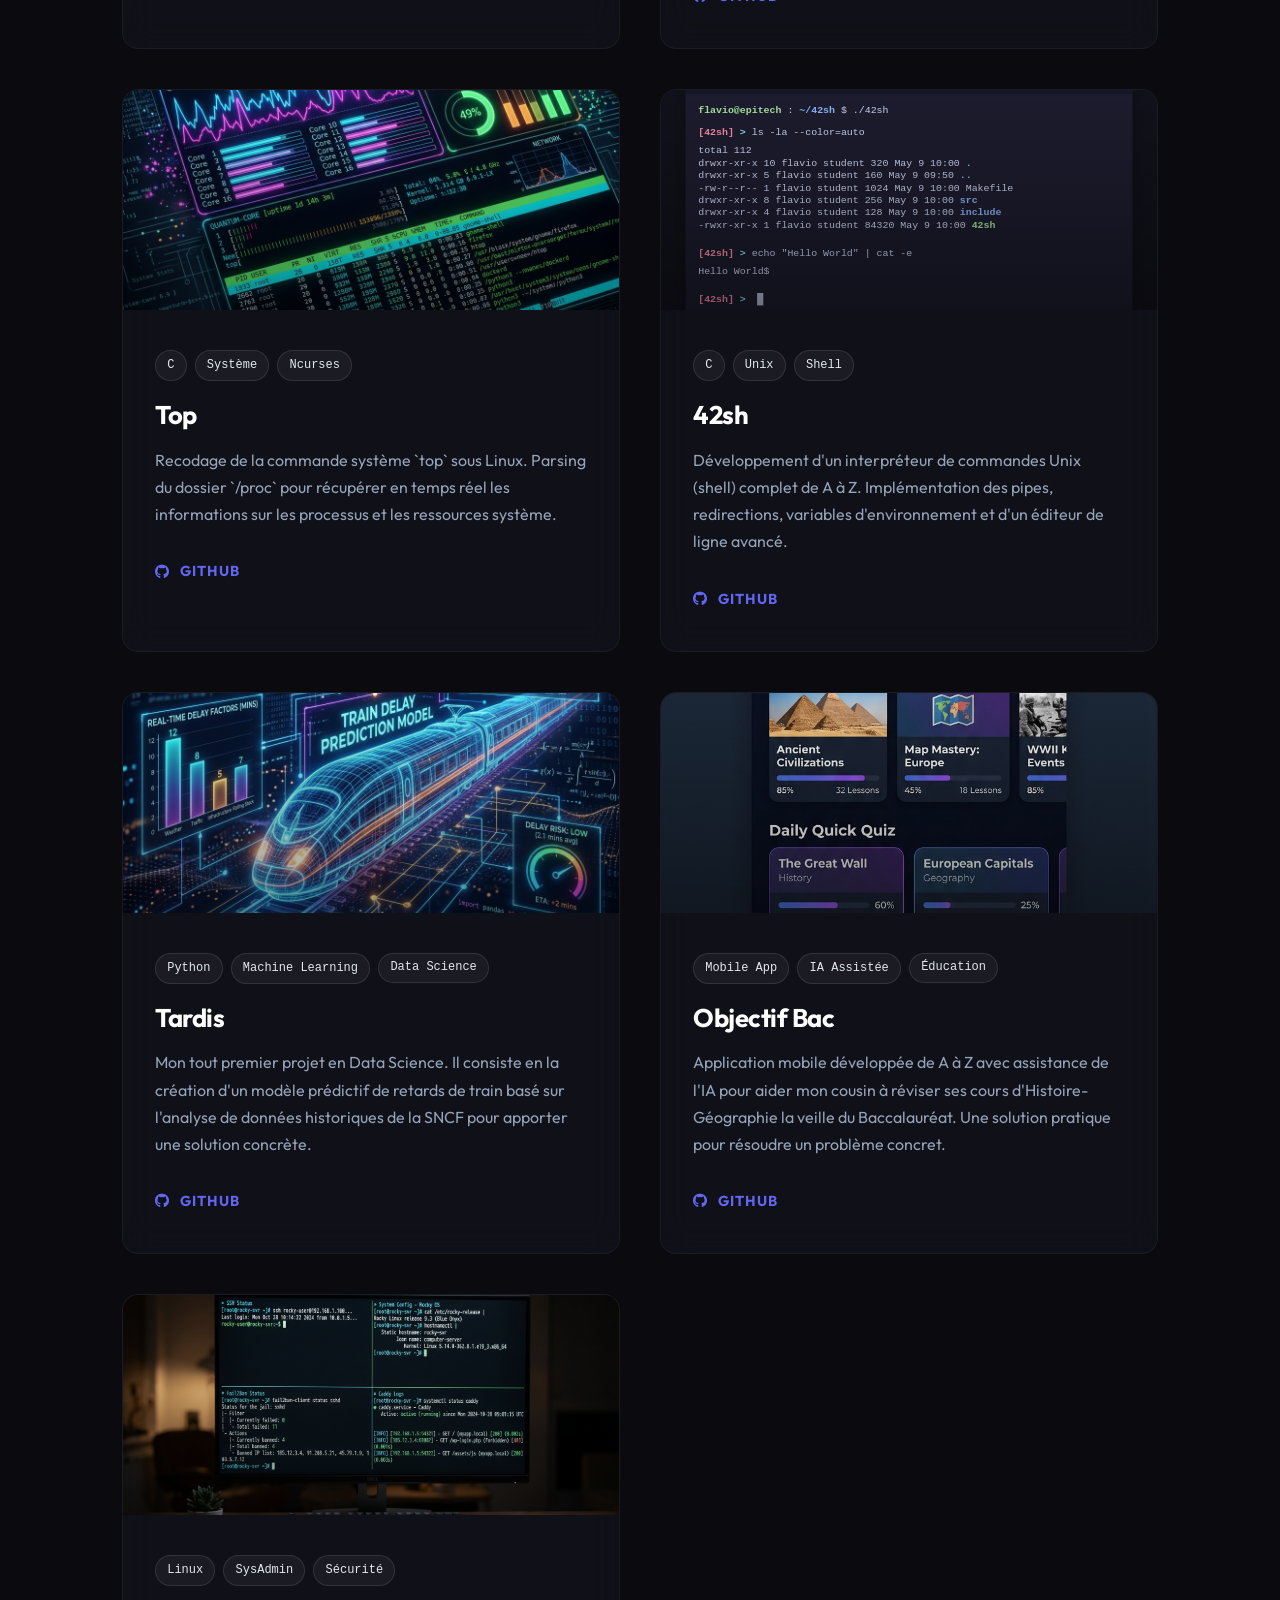
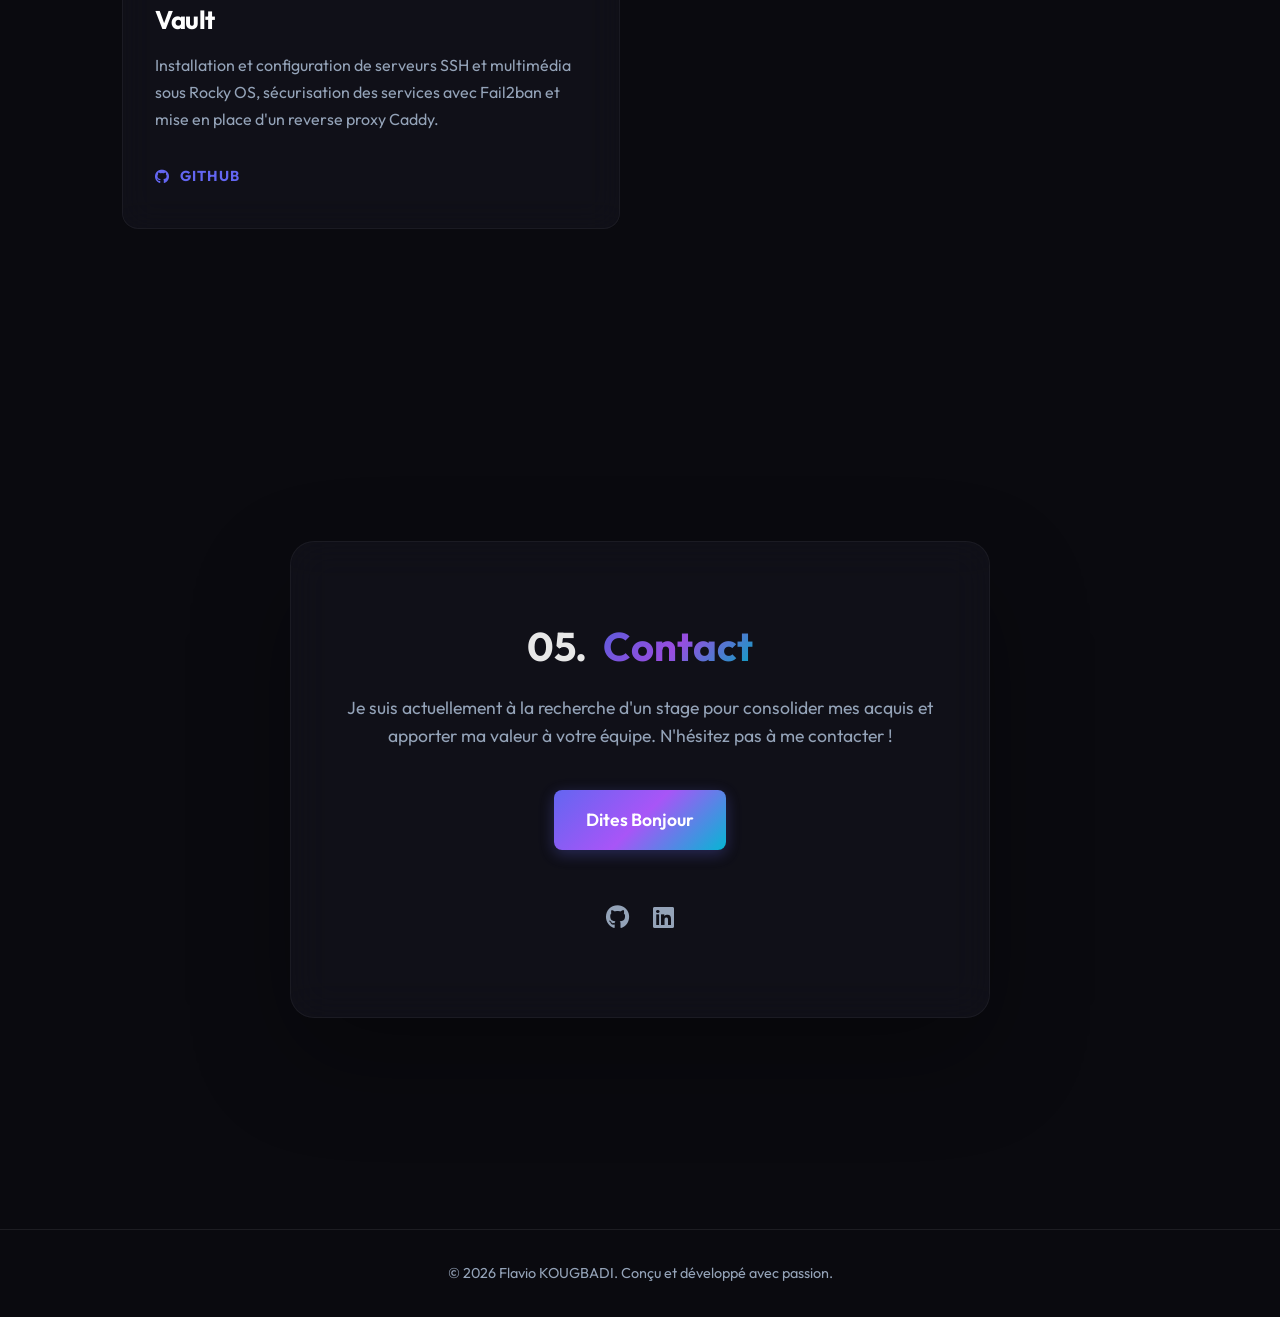
==== commit 3f51032d: "Feat replace link for MTN certificate" ====
--- a/index.html
+++ b/index.html
@@ -185,7 +185,7 @@
                             <h3>Maîtrise des Fondamentaux d'Internet</h3>
                             <p class="cert-issuer">MTN Academy</p>
                             <p class="cert-date">Obtenu en 2026</p>
-                            <a href="https://github.com/Flavio-KOUGBADI/My-certifications/blob/16e9d6eb3c4b3a220a00776f9ddb512a65d2f9a1/Les_fondamentaux_d_Internet_Certificate.pdf" target="_blank" class="cert-link"><i class="fa-solid fa-eye"></i> Voir la certification</a>
+                            <a href="https://github.com/Flavio-KOUGBADI/My-certifications/blob/master/Les_fondamentaux_d_Internet_Certificate.jpg" target="_blank" class="cert-link"><i class="fa-solid fa-eye"></i> Voir la certification</a>
                         </div>
                     </div>
 
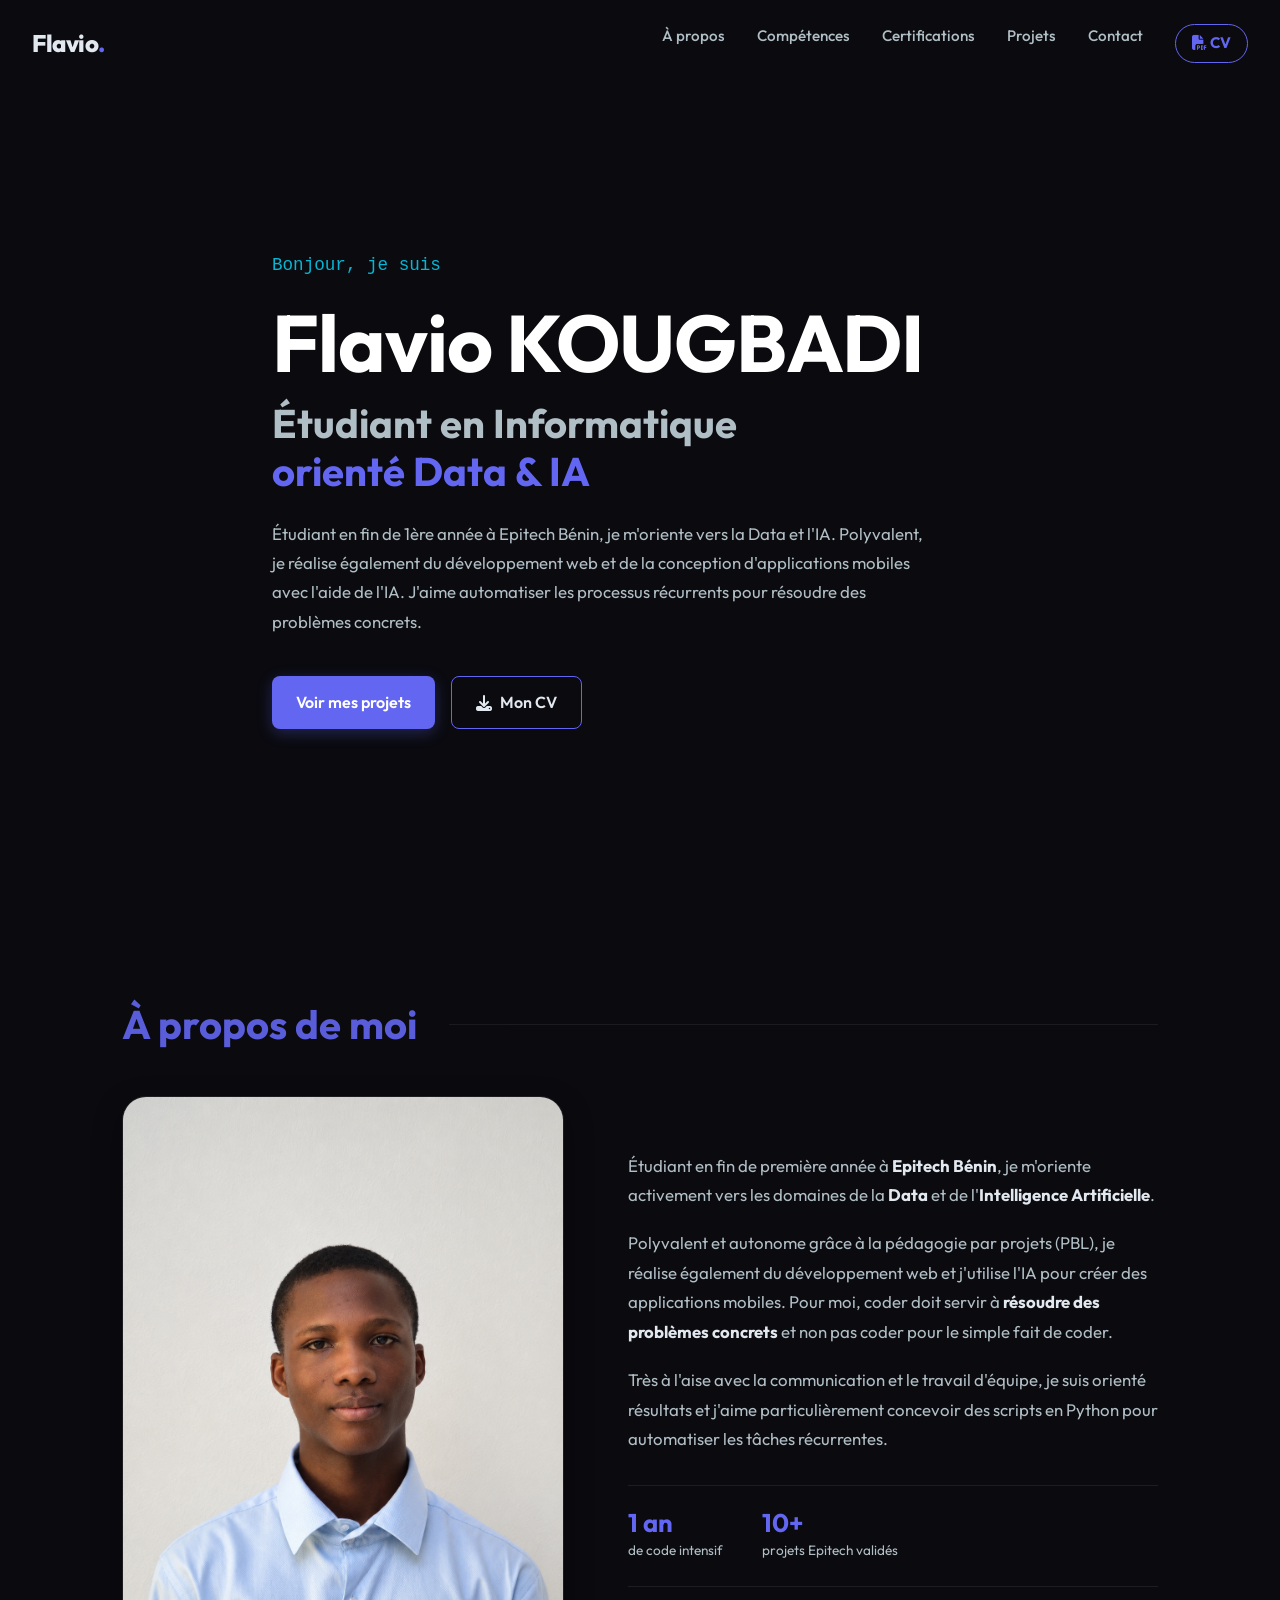
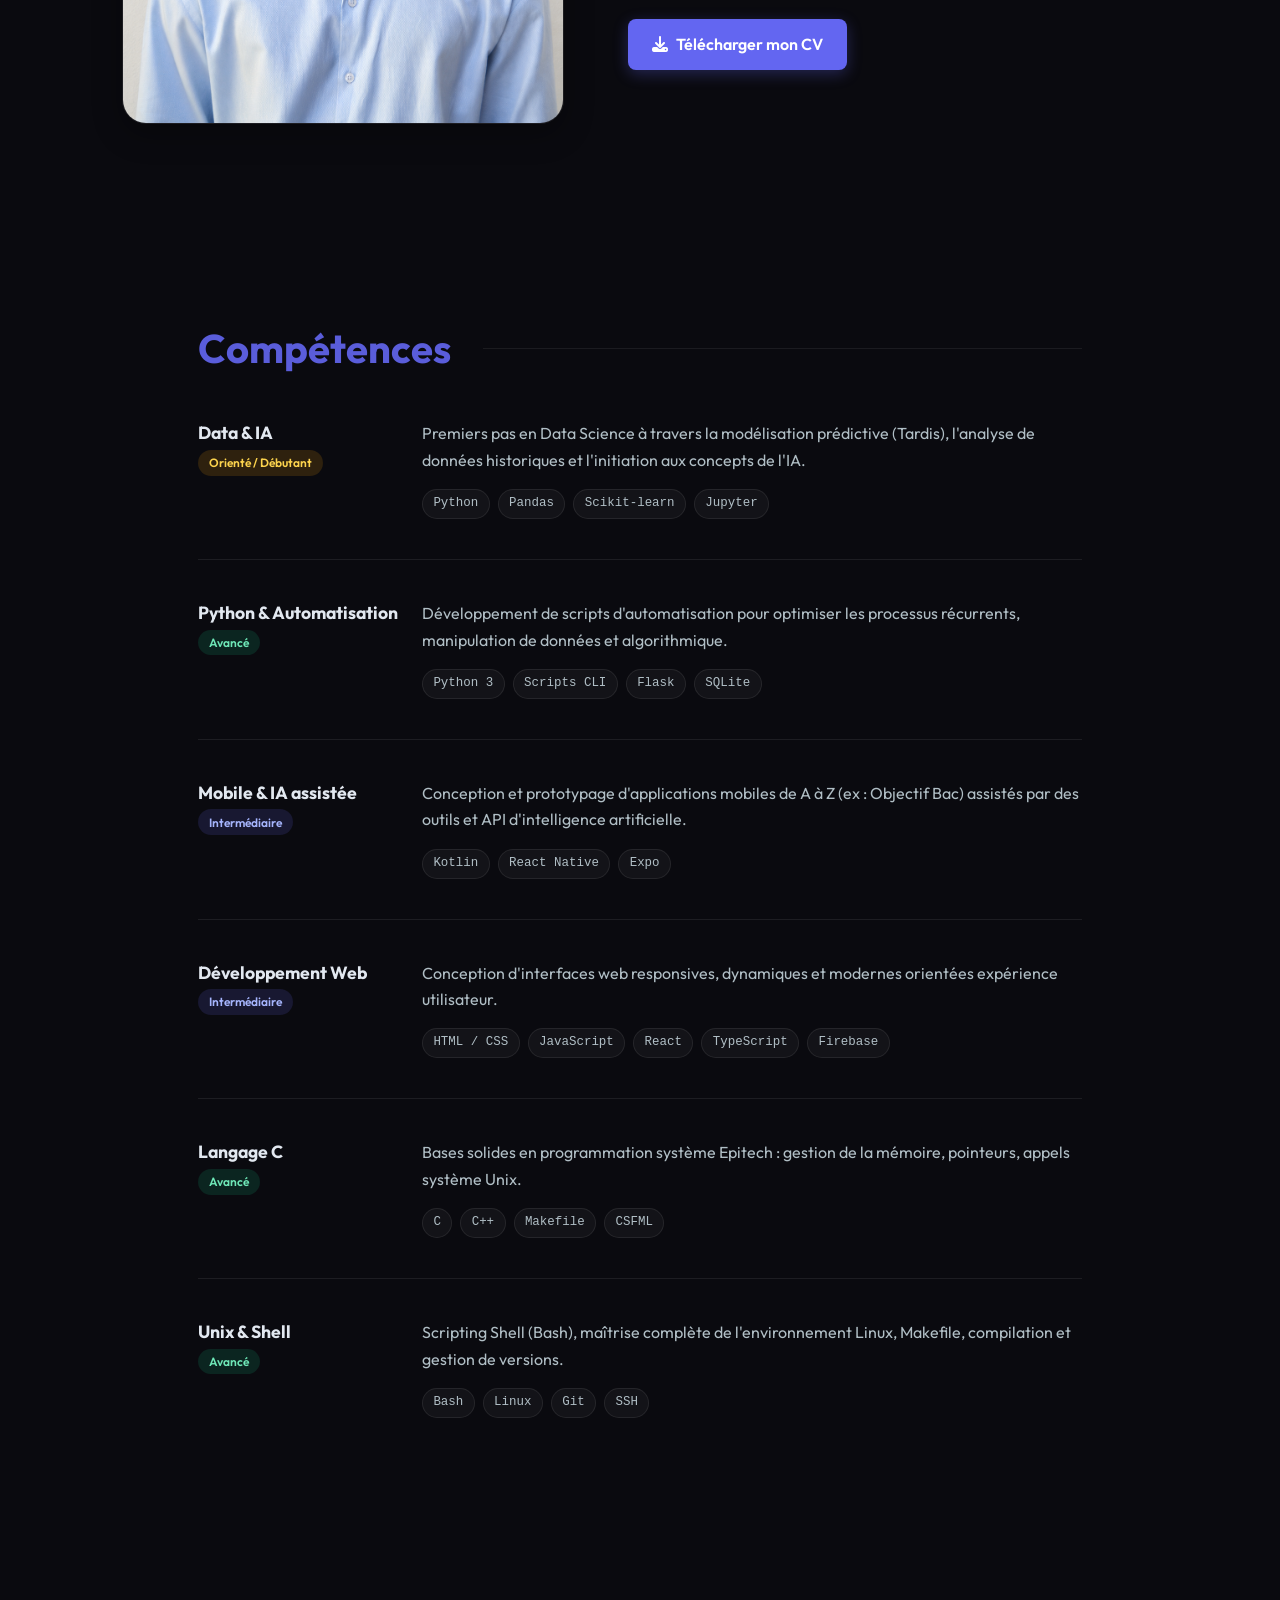
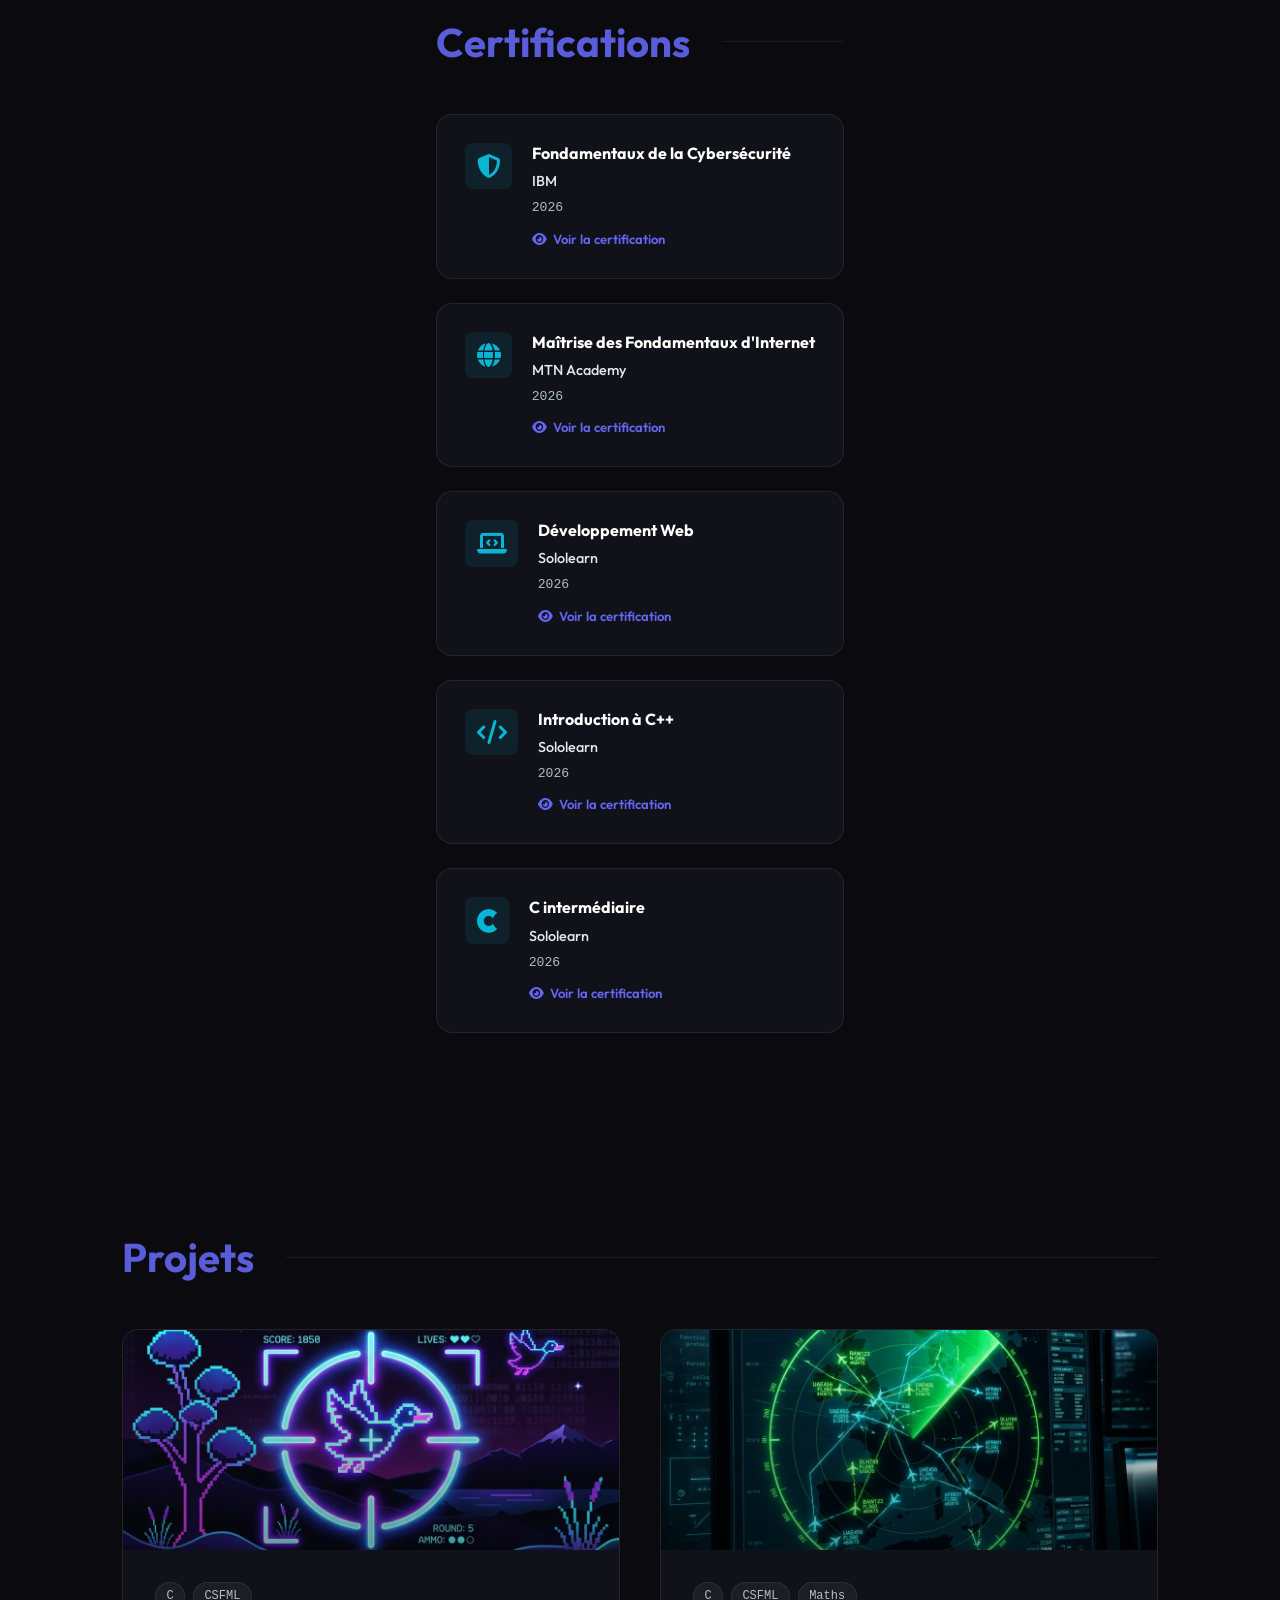
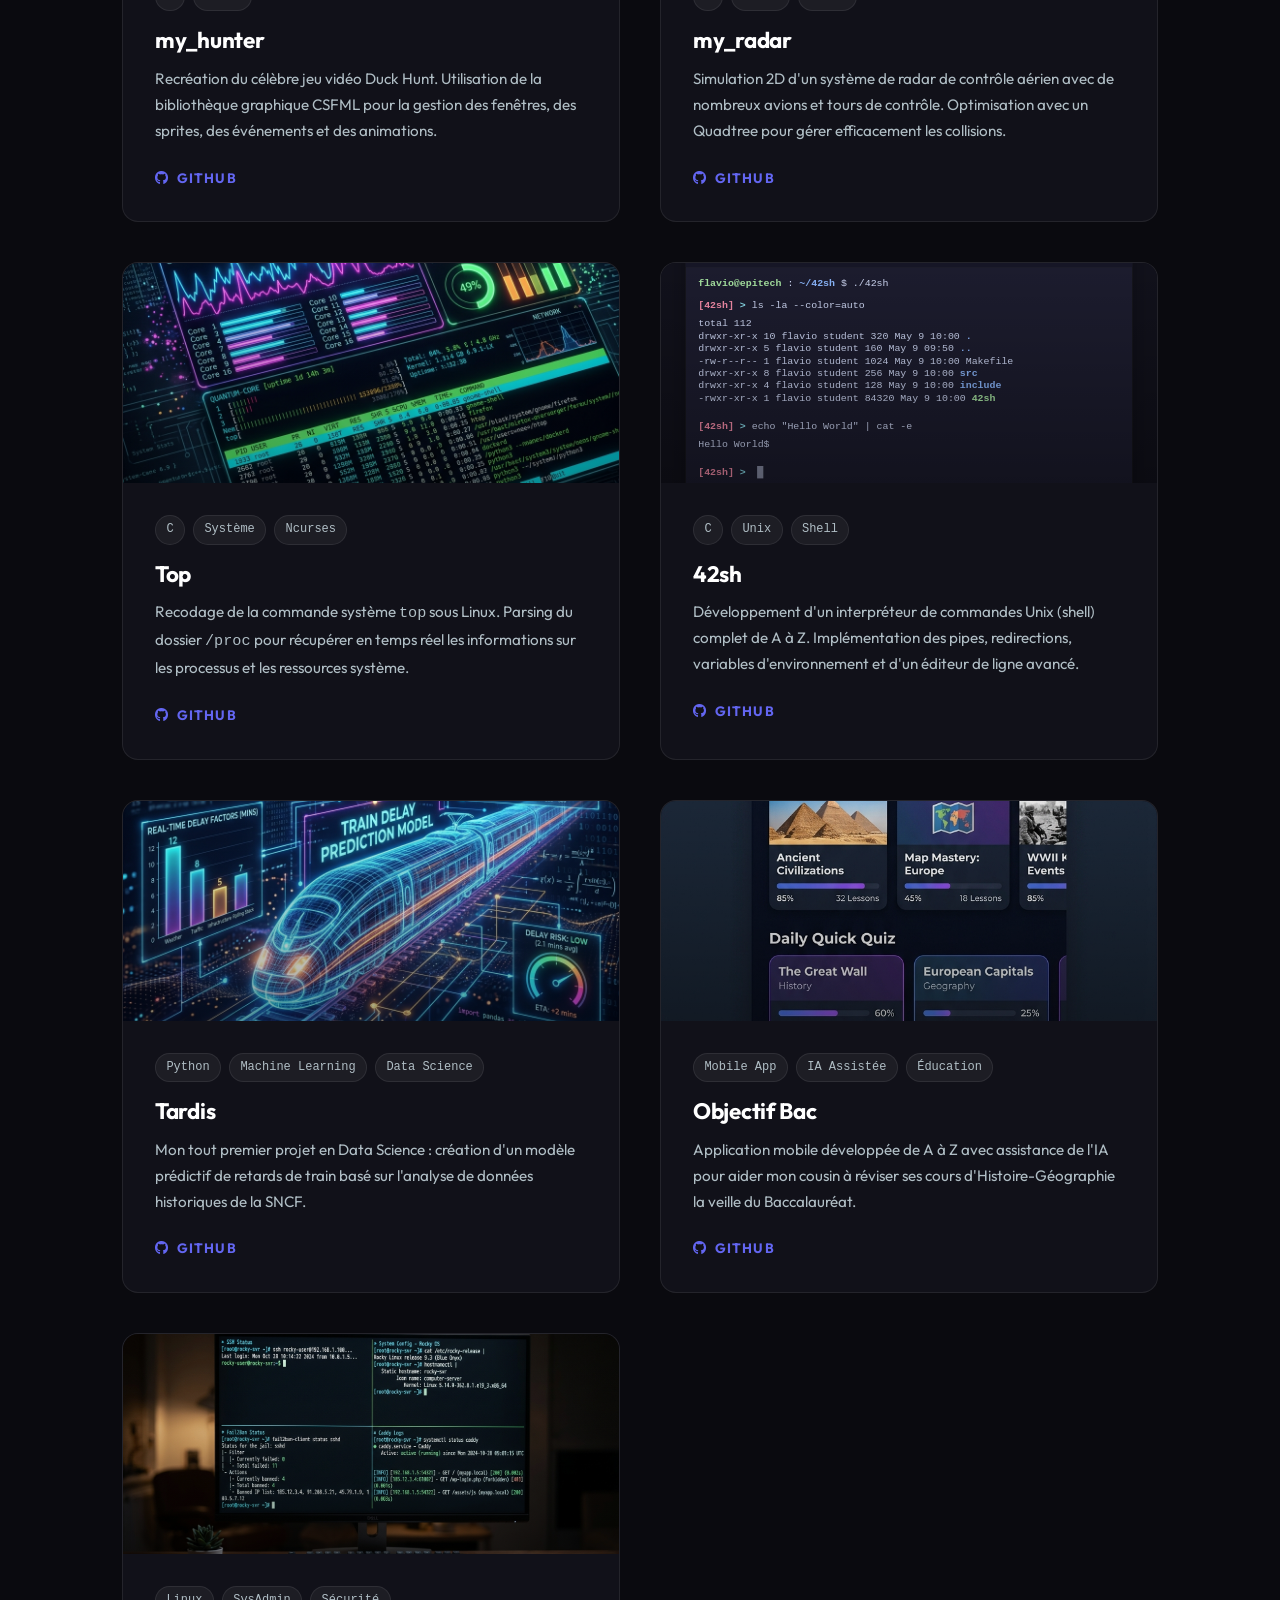
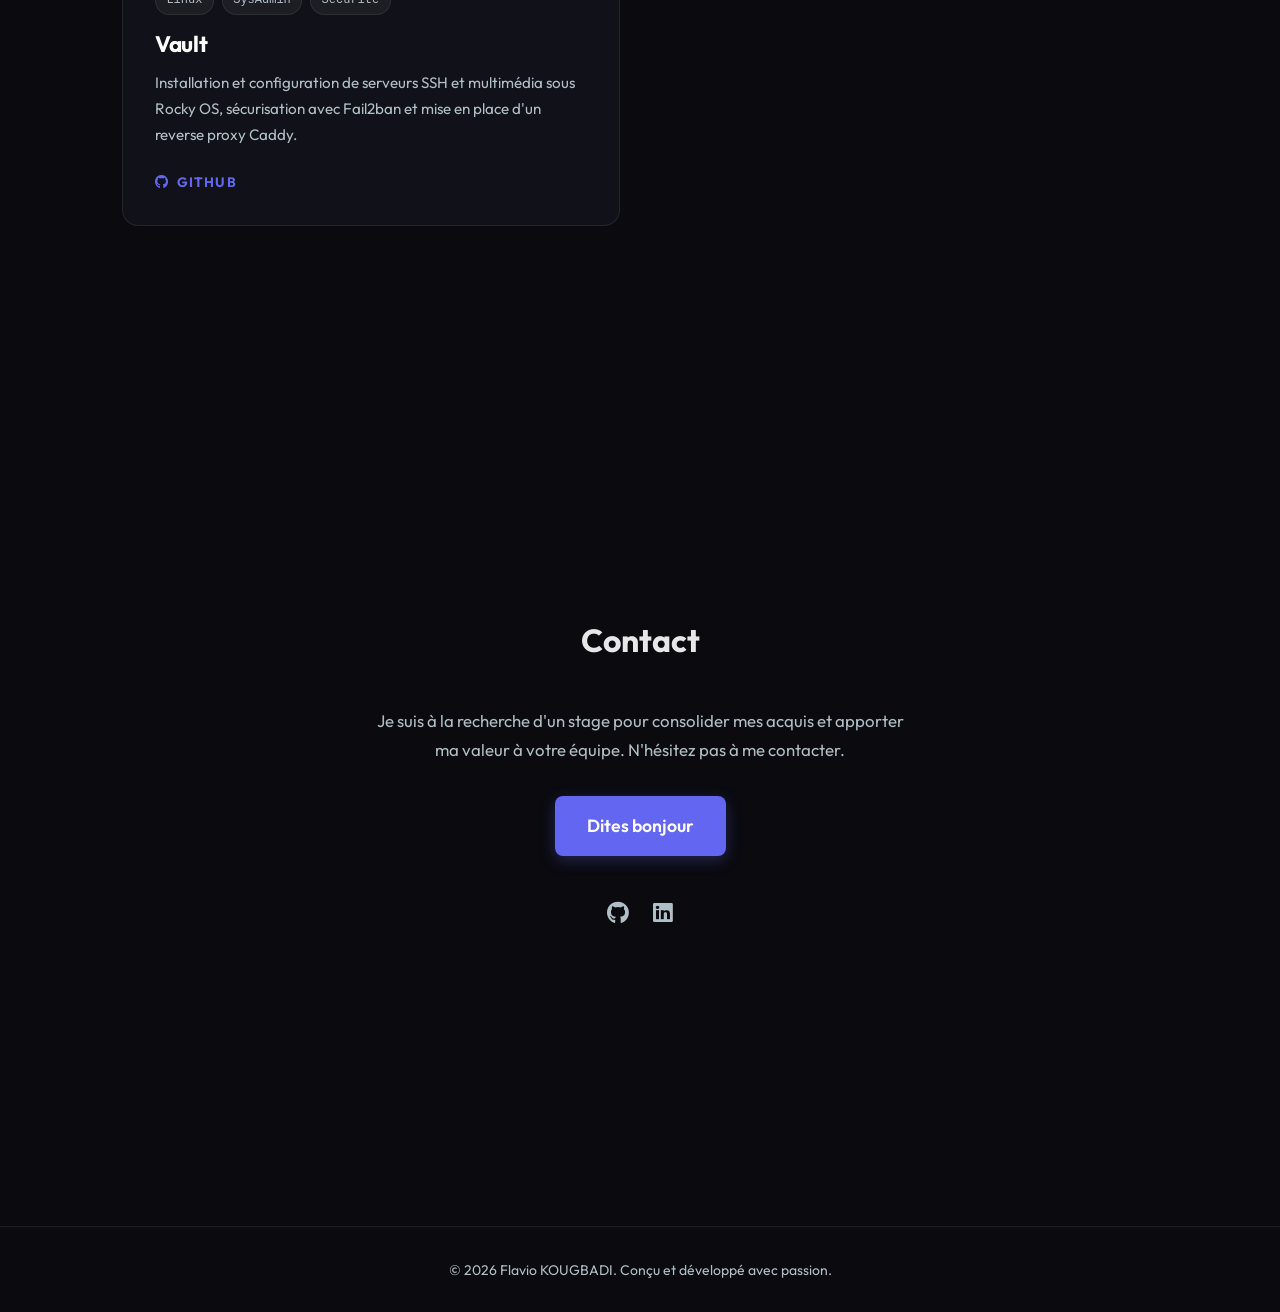
==== commit a063e587: "Fix: reduce the AI print on the website" ====
--- a/index.html
+++ b/index.html
@@ -26,6 +26,17 @@
     <div class="blob blob-1"></div>
     <div class="blob blob-2"></div>
     <div class="grid-overlay"></div>
+
+    <!-- FIX: mobile nav drawer (was non-functional) -->
+    <div class="mobile-nav-overlay" id="nav-overlay"></div>
+    <nav class="mobile-nav" id="mobile-nav">
+        <a href="#about" class="nav-link">À propos</a>
+        <a href="#skills" class="nav-link">Compétences</a>
+        <a href="#certifications" class="nav-link">Certifications</a>
+        <a href="#projects" class="nav-link">Projets</a>
+        <a href="#contact" class="nav-link">Contact</a>
+        <a href="assets/Flavio_KOUGBADI_CV.pdf" class="nav-link" target="_blank">CV</a>
+    </nav>
 
     <header class="navbar">
         <a href="#" class="logo">Flavio<span>.</span></a>
@@ -35,9 +46,13 @@
             <a href="#certifications" class="nav-link">Certifications</a>
             <a href="#projects" class="nav-link">Projets</a>
             <a href="#contact" class="nav-link">Contact</a>
-            <a href="assets/Flavio_KOUGBADI_CV.pdf" class="nav-link cv-link" target="_blank"><i class="fa-solid fa-file-pdf"></i> CV</a>
+            <a href="assets/Flavio_KOUGBADI_CV.pdf" class="nav-link cv-link" target="_blank">
+                <i class="fa-solid fa-file-pdf"></i> CV
+            </a>
         </nav>
-        <button class="mobile-menu-btn"><i class="fa-solid fa-bars"></i></button>
+        <button class="mobile-menu-btn" id="mobile-menu-btn" aria-label="Ouvrir le menu">
+            <i class="fa-solid fa-bars"></i>
+        </button>
     </header>
 
     <main>
@@ -46,13 +61,16 @@
             <div class="container hero-content reveal">
                 <p class="greeting">Bonjour, je suis</p>
                 <h1 class="name">Flavio KOUGBADI</h1>
-                <h2 class="title">Étudiant en Informatique <span class="gradient-text">orienté Data & IA</span></h2>
+                <!-- FIX: gradient-text → accent-text (solid color, no background-clip) -->
+                <h2 class="title">Étudiant en Informatique <span class="accent-text">orienté Data & IA</span></h2>
                 <p class="hero-description">
                     Étudiant en fin de 1ère année à Epitech Bénin, je m'oriente vers la Data et l'IA. Polyvalent, je réalise également du développement web et de la conception d'applications mobiles avec l'aide de l'IA. J'aime automatiser les processus récurrents pour résoudre des problèmes concrets.
                 </p>
                 <div class="hero-buttons">
                     <a href="#projects" class="btn btn-primary">Voir mes projets</a>
-                    <a href="assets/Flavio_KOUGBADI_CV.pdf" target="_blank" class="btn btn-secondary"><i class="fa-solid fa-download"></i> Mon CV</a>
+                    <a href="assets/Flavio_KOUGBADI_CV.pdf" target="_blank" class="btn btn-secondary">
+                        <i class="fa-solid fa-download"></i> Mon CV
+                    </a>
                 </div>
             </div>
         </section>
@@ -60,7 +78,8 @@
         <!-- About Section -->
         <section id="about" class="about section">
             <div class="container reveal">
-                <h2 class="section-title">01. <span class="gradient-text">À propos de moi</span></h2>
+                <!-- FIX: removed "01." numbering — title stands on its own -->
+                <h2 class="section-title"><span class="accent-text">À propos de moi</span></h2>
                 <div class="about-content">
                     <div class="about-image">
                         <img src="assets/processed_LinkedIn.png" alt="Flavio KOUGBADI">
@@ -68,7 +87,7 @@
                     <div class="about-details">
                         <div class="about-text">
                             <p>
-                                Étudiant en fin de première année à <strong>Epitech Bénin</strong>, je m'oriente activement vers les domaines de la <strong>Data</strong> et de l'<strong>Intelligence Artificielle</strong>. 
+                                Étudiant en fin de première année à <strong>Epitech Bénin</strong>, je m'oriente activement vers les domaines de la <strong>Data</strong> et de l'<strong>Intelligence Artificielle</strong>.
                             </p>
                             <p>
                                 Polyvalent et autonome grâce à la pédagogie par projets (PBL), je réalise également du développement web et j'utilise l'IA pour créer des applications mobiles. Pour moi, coder doit servir à <strong>résoudre des problèmes concrets</strong> et non pas coder pour le simple fait de coder.
@@ -77,82 +96,130 @@
                                 Très à l'aise avec la communication et le travail d'équipe, je suis orienté résultats et j'aime particulièrement concevoir des scripts en Python pour automatiser les tâches récurrentes.
                             </p>
                         </div>
+
+                        <!-- FIX: removed hero-metric stat cards → inline stat list -->
                         <div class="about-stats">
-                            <div class="stat-card">
-                                <h3>1+</h3>
-                                <p>Années de code intensif</p>
-                            </div>
-                            <div class="stat-card">
-                                <h3>10+</h3>
-                                <p>Projets Epitech validés</p>
-                            </div>
-                        </div>
+                            <div class="stat-item">
+                                <strong>1 an</strong>
+                                <span>de code intensif</span>
+                            </div>
+                            <div class="stat-item">
+                                <strong>10+</strong>
+                                <span>projets Epitech validés</span>
+                            </div>
+                        </div>
+
                         <div class="about-action">
-                            <a href="assets/Flavio_KOUGBADI_CV.pdf" download="Flavio_KOUGBADI_CV.pdf" class="btn btn-primary"><i class="fa-solid fa-download"></i> Télécharger mon CV</a>
-                        </div>
-                    </div>
-                </div>
-            </div>
-        </section>
-
-        <!-- Skills Section -->
+                            <a href="assets/Flavio_KOUGBADI_CV.pdf" download="Flavio_KOUGBADI_CV.pdf" class="btn btn-primary">
+                                <i class="fa-solid fa-download"></i> Télécharger mon CV
+                            </a>
+                        </div>
+                    </div>
+                </div>
+            </div>
+        </section>
+
+        <!-- Skills Section — FIX: replaced identical card grid with typographic skill list -->
         <section id="skills" class="skills section">
             <div class="container reveal">
-                <h2 class="section-title">02. <span class="gradient-text">Mes Compétences</span></h2>
-                <div class="skills-grid">
-
-                    <div class="skill-card">
-                        <i class="fa-solid fa-brain skill-icon"></i>
-                        <h3>Data & IA</h3>
-                        <div class="skill-level">
-                            <span class="level-badge beginner">Débutant / Orienté</span>
-                        </div>
-                        <p>Premiers pas en Data Science à travers la modélisation prédictive (Tardis), l'analyse de données historiques et l'initiation aux concepts de l'IA.</p>
-                    </div>
-
-                    <div class="skill-card">
-                        <i class="fa-brands fa-python skill-icon"></i>
-                        <h3>Python & Automatisation</h3>
-                        <div class="skill-level">
-                            <span class="level-badge advanced">Niveau Avancé</span>
-                        </div>
-                        <p>Développement de scripts d'automatisation pour optimiser les processus récurrents, manipulation de données et algorithmique.</p>
-                    </div>
-
-                    <div class="skill-card">
-                        <i class="fa-solid fa-mobile-screen-button skill-icon"></i>
-                        <h3>Mobile & IA</h3>
-                        <div class="skill-level">
-                            <span class="level-badge intermediate">Niveau Intermédiaire</span>
-                        </div>
-                        <p>Conception et prototypage d'applications mobiles de A à Z (ex: Objectif Bac) assistés par des outils et API d'intelligence artificielle.</p>
-                    </div>
-
-                    <div class="skill-card">
-                        <i class="fa-solid fa-code skill-icon"></i>
-                        <h3>Développement Web</h3>
-                        <div class="skill-level">
-                            <span class="level-badge intermediate">Niveau Intermédiaire</span>
-                        </div>
-                        <p>Conception d'interfaces web responsives, dynamiques et modernes (HTML, CSS, JavaScript) orientées expérience utilisateur.</p>
-                    </div>
-
-                    <div class="skill-card">
-                        <i class="fa-brands fa-cuttlefish skill-icon"></i>
-                        <h3>Langage C</h3>
-                        <div class="skill-level">
-                            <span class="level-badge advanced">Niveau Avancé</span>
-                        </div>
-                        <p>Bases solides en programmation système Epitech, gestion de la mémoire, pointeurs et utilisation des appels système Unix.</p>
-                    </div>
-
-                    <div class="skill-card">
-                        <i class="fa-brands fa-linux skill-icon"></i>
-                        <h3>Unix & Shell</h3>
-                        <div class="skill-level">
-                            <span class="level-badge advanced">Niveau Avancé</span>
-                        </div>
-                        <p>Scripting Shell (Bash), maîtrise complète de l'environnement Linux, Makefile, compilation et gestion de versions (Git).</p>
+                <!-- FIX: removed "02." numbering -->
+                <h2 class="section-title"><span class="accent-text">Compétences</span></h2>
+                <div class="skills-list">
+
+                    <div class="skill-group">
+                        <div class="skill-group-label">
+                            <h3>Data & IA</h3>
+                            <span class="level-badge beginner">Orienté / Débutant</span>
+                        </div>
+                        <div class="skill-group-content">
+                            <p>Premiers pas en Data Science à travers la modélisation prédictive (Tardis), l'analyse de données historiques et l'initiation aux concepts de l'IA.</p>
+                            <div class="skill-tags">
+                                <span class="skill-tag">Python</span>
+                                <span class="skill-tag">Pandas</span>
+                                <span class="skill-tag">Scikit-learn</span>
+                                <span class="skill-tag">Jupyter</span>
+                            </div>
+                        </div>
+                    </div>
+
+                    <div class="skill-group">
+                        <div class="skill-group-label">
+                            <h3>Python & Automatisation</h3>
+                            <span class="level-badge advanced">Avancé</span>
+                        </div>
+                        <div class="skill-group-content">
+                            <p>Développement de scripts d'automatisation pour optimiser les processus récurrents, manipulation de données et algorithmique.</p>
+                            <div class="skill-tags">
+                                <span class="skill-tag">Python 3</span>
+                                <span class="skill-tag">Scripts CLI</span>
+                                <span class="skill-tag">Flask</span>
+                                <span class="skill-tag">SQLite</span>
+                            </div>
+                        </div>
+                    </div>
+
+                    <div class="skill-group">
+                        <div class="skill-group-label">
+                            <h3>Mobile & IA assistée</h3>
+                            <span class="level-badge intermediate">Intermédiaire</span>
+                        </div>
+                        <div class="skill-group-content">
+                            <p>Conception et prototypage d'applications mobiles de A à Z (ex : Objectif Bac) assistés par des outils et API d'intelligence artificielle.</p>
+                            <div class="skill-tags">
+                                <span class="skill-tag">Kotlin</span>
+                                <span class="skill-tag">React Native</span>
+                                <span class="skill-tag">Expo</span>
+                            </div>
+                        </div>
+                    </div>
+
+                    <div class="skill-group">
+                        <div class="skill-group-label">
+                            <h3>Développement Web</h3>
+                            <span class="level-badge intermediate">Intermédiaire</span>
+                        </div>
+                        <div class="skill-group-content">
+                            <p>Conception d'interfaces web responsives, dynamiques et modernes orientées expérience utilisateur.</p>
+                            <div class="skill-tags">
+                                <span class="skill-tag">HTML / CSS</span>
+                                <span class="skill-tag">JavaScript</span>
+                                <span class="skill-tag">React</span>
+                                <span class="skill-tag">TypeScript</span>
+                                <span class="skill-tag">Firebase</span>
+                            </div>
+                        </div>
+                    </div>
+
+                    <div class="skill-group">
+                        <div class="skill-group-label">
+                            <h3>Langage C</h3>
+                            <span class="level-badge advanced">Avancé</span>
+                        </div>
+                        <div class="skill-group-content">
+                            <p>Bases solides en programmation système Epitech : gestion de la mémoire, pointeurs, appels système Unix.</p>
+                            <div class="skill-tags">
+                                <span class="skill-tag">C</span>
+                                <span class="skill-tag">C++</span>
+                                <span class="skill-tag">Makefile</span>
+                                <span class="skill-tag">CSFML</span>
+                            </div>
+                        </div>
+                    </div>
+
+                    <div class="skill-group">
+                        <div class="skill-group-label">
+                            <h3>Unix & Shell</h3>
+                            <span class="level-badge advanced">Avancé</span>
+                        </div>
+                        <div class="skill-group-content">
+                            <p>Scripting Shell (Bash), maîtrise complète de l'environnement Linux, Makefile, compilation et gestion de versions.</p>
+                            <div class="skill-tags">
+                                <span class="skill-tag">Bash</span>
+                                <span class="skill-tag">Linux</span>
+                                <span class="skill-tag">Git</span>
+                                <span class="skill-tag">SSH</span>
+                            </div>
+                        </div>
                     </div>
 
                 </div>
@@ -162,9 +229,10 @@
         <!-- Certifications Section -->
         <section id="certifications" class="certifications section">
             <div class="container reveal">
-                <h2 class="section-title">03. <span class="gradient-text">Certifications</span></h2>
+                <!-- FIX: removed "03." numbering -->
+                <h2 class="section-title"><span class="accent-text">Certifications</span></h2>
                 <div class="certifications-grid">
-                    
+
                     <div class="cert-card">
                         <div class="cert-icon">
                             <i class="fa-solid fa-shield-halved"></i>
@@ -172,8 +240,10 @@
                         <div class="cert-details">
                             <h3>Fondamentaux de la Cybersécurité</h3>
                             <p class="cert-issuer">IBM</p>
-                            <p class="cert-date">Obtenu en 2026</p>
-                            <a href="https://www.credly.com/badges/2de2557a-699e-4caa-9e58-27fd619d223d" target="_blank" class="cert-link"><i class="fa-solid fa-eye"></i> Voir la certification</a>
+                            <p class="cert-date">2026</p>
+                            <a href="https://www.credly.com/badges/2de2557a-699e-4caa-9e58-27fd619d223d" target="_blank" class="cert-link">
+                                <i class="fa-solid fa-eye"></i> Voir la certification
+                            </a>
                         </div>
                     </div>
 
@@ -184,8 +254,10 @@
                         <div class="cert-details">
                             <h3>Maîtrise des Fondamentaux d'Internet</h3>
                             <p class="cert-issuer">MTN Academy</p>
-                            <p class="cert-date">Obtenu en 2026</p>
-                            <a href="https://github.com/Flavio-KOUGBADI/My-certifications/blob/master/Les_fondamentaux_d_Internet_Certificate.jpg" target="_blank" class="cert-link"><i class="fa-solid fa-eye"></i> Voir la certification</a>
+                            <p class="cert-date">2026</p>
+                            <a href="https://github.com/Flavio-KOUGBADI/My-certifications/blob/master/Les_fondamentaux_d_Internet_Certificate.jpg" target="_blank" class="cert-link">
+                                <i class="fa-solid fa-eye"></i> Voir la certification
+                            </a>
                         </div>
                     </div>
 
@@ -196,8 +268,10 @@
                         <div class="cert-details">
                             <h3>Développement Web</h3>
                             <p class="cert-issuer">Sololearn</p>
-                            <p class="cert-date">Obtenu en 2026</p>
-                            <a href="https://www.sololearn.com/certificates/CC-JTX33SAE" target="_blank" class="cert-link"><i class="fa-solid fa-eye"></i> Voir la certification</a>
+                            <p class="cert-date">2026</p>
+                            <a href="https://www.sololearn.com/certificates/CC-JTX33SAE" target="_blank" class="cert-link">
+                                <i class="fa-solid fa-eye"></i> Voir la certification
+                            </a>
                         </div>
                     </div>
 
@@ -208,8 +282,10 @@
                         <div class="cert-details">
                             <h3>Introduction à C++</h3>
                             <p class="cert-issuer">Sololearn</p>
-                            <p class="cert-date">Obtenu en 2026</p>
-                            <a href="https://www.sololearn.com/certificates/CC-ND3GC32M" target="_blank" class="cert-link"><i class="fa-solid fa-eye"></i> Voir la certification</a>
+                            <p class="cert-date">2026</p>
+                            <a href="https://www.sololearn.com/certificates/CC-ND3GC32M" target="_blank" class="cert-link">
+                                <i class="fa-solid fa-eye"></i> Voir la certification
+                            </a>
                         </div>
                     </div>
 
@@ -220,8 +296,10 @@
                         <div class="cert-details">
                             <h3>C intermédiaire</h3>
                             <p class="cert-issuer">Sololearn</p>
-                            <p class="cert-date">Obtenu en 2026</p>
-                            <a href="https://www.sololearn.com/certificates/CC-RLXIU6P0" target="_blank" class="cert-link"><i class="fa-solid fa-eye"></i> Voir la certification</a>
+                            <p class="cert-date">2026</p>
+                            <a href="https://www.sololearn.com/certificates/CC-RLXIU6P0" target="_blank" class="cert-link">
+                                <i class="fa-solid fa-eye"></i> Voir la certification
+                            </a>
                         </div>
                     </div>
 
@@ -232,10 +310,10 @@
         <!-- Projects Section -->
         <section id="projects" class="projects section">
             <div class="container reveal">
-                <h2 class="section-title">04. <span class="gradient-text">Mes Projets</span></h2>
+                <!-- FIX: removed "04." numbering -->
+                <h2 class="section-title"><span class="accent-text">Projets</span></h2>
 
                 <div class="projects-grid">
-                    <!-- Project 1 -->
                     <div class="project-card">
                         <div class="project-image">
                             <img src="assets/my_hunter.webp" alt="my_hunter screenshot">
@@ -246,16 +324,15 @@
                                 <span>CSFML</span>
                             </div>
                             <h3>my_hunter</h3>
-                            <p>Recréation du célèbre jeu vidéo Duck Hunt. Utilisation de la bibliothèque graphique CSFML
-                                pour la gestion des fenêtres, des sprites, des événements et des animations.</p>
-                            <div class="project-links">
-                                <a href="https://github.com/Flavio-KOUGBADI" target="_blank" class="project-link"><i
-                                        class="fa-brands fa-github"></i> GitHub</a>
-                            </div>
-                        </div>
-                    </div>
-
-                    <!-- Project 2 -->
+                            <p>Recréation du célèbre jeu vidéo Duck Hunt. Utilisation de la bibliothèque graphique CSFML pour la gestion des fenêtres, des sprites, des événements et des animations.</p>
+                            <div class="project-links">
+                                <a href="https://github.com/Flavio-KOUGBADI" target="_blank" class="project-link">
+                                    <i class="fa-brands fa-github"></i> GitHub
+                                </a>
+                            </div>
+                        </div>
+                    </div>
+
                     <div class="project-card">
                         <div class="project-image">
                             <img src="assets/my_radar.webp" alt="my_radar screenshot">
@@ -267,17 +344,15 @@
                                 <span>Maths</span>
                             </div>
                             <h3>my_radar</h3>
-                            <p>Simulation 2D d'un système de radar de contrôle aérien avec de nombreux avions et tours
-                                de contrôle. Optimisation poussée avec un Quadtree pour gérer efficacement les
-                                collisions.</p>
-                            <div class="project-links">
-                                <a href="https://github.com/Flavio-KOUGBADI" target="_blank" class="project-link"><i
-                                        class="fa-brands fa-github"></i> GitHub</a>
-                            </div>
-                        </div>
-                    </div>
-
-                    <!-- Project 3 -->
+                            <p>Simulation 2D d'un système de radar de contrôle aérien avec de nombreux avions et tours de contrôle. Optimisation avec un Quadtree pour gérer efficacement les collisions.</p>
+                            <div class="project-links">
+                                <a href="https://github.com/Flavio-KOUGBADI" target="_blank" class="project-link">
+                                    <i class="fa-brands fa-github"></i> GitHub
+                                </a>
+                            </div>
+                        </div>
+                    </div>
+
                     <div class="project-card">
                         <div class="project-image">
                             <img src="assets/my_top.webp" alt="top command screenshot">
@@ -289,17 +364,15 @@
                                 <span>Ncurses</span>
                             </div>
                             <h3>Top</h3>
-                            <p>Recodage de la commande système `top` sous Linux. Parsing du dossier `/proc` pour
-                                récupérer en temps réel les informations sur les processus et les ressources système.
-                            </p>
-                            <div class="project-links">
-                                <a href="https://github.com/Flavio-KOUGBADI" target="_blank" class="project-link"><i
-                                        class="fa-brands fa-github"></i> GitHub</a>
-                            </div>
-                        </div>
-                    </div>
-
-                    <!-- Project 4 -->
+                            <p>Recodage de la commande système <code>top</code> sous Linux. Parsing du dossier <code>/proc</code> pour récupérer en temps réel les informations sur les processus et les ressources système.</p>
+                            <div class="project-links">
+                                <a href="https://github.com/Flavio-KOUGBADI" target="_blank" class="project-link">
+                                    <i class="fa-brands fa-github"></i> GitHub
+                                </a>
+                            </div>
+                        </div>
+                    </div>
+
                     <div class="project-card">
                         <div class="project-image">
                             <img src="assets/custom_shell.svg" alt="42sh screenshot">
@@ -311,18 +384,15 @@
                                 <span>Shell</span>
                             </div>
                             <h3>42sh</h3>
-                            <p>Développement d'un interpréteur de commandes Unix (shell) complet de A à Z.
-                                Implémentation des pipes, redirections, variables d'environnement et d'un éditeur de
-                                ligne avancé.
-                            </p>
-                            <div class="project-links">
-                                <a href="https://github.com/Flavio-KOUGBADI" target="_blank" class="project-link"><i
-                                        class="fa-brands fa-github"></i> GitHub</a>
-                            </div>
-                        </div>
-                    </div>
-
-                    <!-- Project 5 -->
+                            <p>Développement d'un interpréteur de commandes Unix (shell) complet de A à Z. Implémentation des pipes, redirections, variables d'environnement et d'un éditeur de ligne avancé.</p>
+                            <div class="project-links">
+                                <a href="https://github.com/Flavio-KOUGBADI" target="_blank" class="project-link">
+                                    <i class="fa-brands fa-github"></i> GitHub
+                                </a>
+                            </div>
+                        </div>
+                    </div>
+
                     <div class="project-card">
                         <div class="project-image">
                             <img src="assets/data_tardis.webp" alt="Tardis screenshot">
@@ -334,15 +404,15 @@
                                 <span>Data Science</span>
                             </div>
                             <h3>Tardis</h3>
-                            <p>Mon tout premier projet en Data Science. Il consiste en la création d'un modèle prédictif de retards de train basé sur l'analyse de données historiques de la SNCF pour apporter une solution concrète.</p>
-                            <div class="project-links">
-                                <a href="https://github.com/Flavio-KOUGBADI" target="_blank" class="project-link"><i
-                                        class="fa-brands fa-github"></i> GitHub</a>
-                            </div>
-                        </div>
-                    </div>
-
-                    <!-- Project 6 -->
+                            <p>Mon tout premier projet en Data Science : création d'un modèle prédictif de retards de train basé sur l'analyse de données historiques de la SNCF.</p>
+                            <div class="project-links">
+                                <a href="https://github.com/Flavio-KOUGBADI" target="_blank" class="project-link">
+                                    <i class="fa-brands fa-github"></i> GitHub
+                                </a>
+                            </div>
+                        </div>
+                    </div>
+
                     <div class="project-card">
                         <div class="project-image">
                             <img src="assets/objectif_bac.jpg" alt="Objectif Bac screenshot">
@@ -354,15 +424,15 @@
                                 <span>Éducation</span>
                             </div>
                             <h3>Objectif Bac</h3>
-                            <p>Application mobile développée de A à Z avec assistance de l'IA pour aider mon cousin à réviser ses cours d'Histoire-Géographie la veille du Baccalauréat. Une solution pratique pour résoudre un problème concret.</p>
-                            <div class="project-links">
-                                <a href="https://github.com/Flavio-KOUGBADI" target="_blank" class="project-link"><i
-                                        class="fa-brands fa-github"></i> GitHub</a>
-                            </div>
-                        </div>
-                    </div>
-
-                    <!-- Project 7 -->
+                            <p>Application mobile développée de A à Z avec assistance de l'IA pour aider mon cousin à réviser ses cours d'Histoire-Géographie la veille du Baccalauréat.</p>
+                            <div class="project-links">
+                                <a href="https://github.com/Flavio-KOUGBADI" target="_blank" class="project-link">
+                                    <i class="fa-brands fa-github"></i> GitHub
+                                </a>
+                            </div>
+                        </div>
+                    </div>
+
                     <div class="project-card">
                         <div class="project-image">
                             <img src="assets/vault.jpg" alt="Vault Linux screenshot">
@@ -374,10 +444,11 @@
                                 <span>Sécurité</span>
                             </div>
                             <h3>Vault</h3>
-                            <p>Installation et configuration de serveurs SSH et multimédia sous Rocky OS, sécurisation des services avec Fail2ban et mise en place d'un reverse proxy Caddy.</p>
-                            <div class="project-links">
-                                <a href="https://github.com/Flavio-KOUGBADI" target="_blank" class="project-link"><i
-                                        class="fa-brands fa-github"></i> GitHub</a>
+                            <p>Installation et configuration de serveurs SSH et multimédia sous Rocky OS, sécurisation avec Fail2ban et mise en place d'un reverse proxy Caddy.</p>
+                            <div class="project-links">
+                                <a href="https://github.com/Flavio-KOUGBADI" target="_blank" class="project-link">
+                                    <i class="fa-brands fa-github"></i> GitHub
+                                </a>
                             </div>
                         </div>
                     </div>
@@ -390,16 +461,18 @@
         <section id="contact" class="contact section">
             <div class="container reveal">
                 <div class="contact-box">
-                    <h2 class="section-title">05. <span class="gradient-text">Contact</span></h2>
-                    <p>Je suis actuellement à la recherche d'un stage pour consolider mes acquis et apporter ma valeur à
-                        votre équipe. N'hésitez pas à me contacter !</p>
-                    <a href="mailto:flaviokougbadi2018@gmail.com" class="btn btn-primary btn-large">Dites Bonjour</a>
+                    <!-- FIX: removed "05." numbering -->
+                    <h2 class="section-title">Contact</h2>
+                    <p>Je suis à la recherche d'un stage pour consolider mes acquis et apporter ma valeur à votre équipe. N'hésitez pas à me contacter.</p>
+                    <a href="mailto:flaviokougbadi2018@gmail.com" class="btn btn-primary btn-large">Dites bonjour</a>
 
                     <div class="social-links">
-                        <a href="https://github.com/Flavio-KOUGBADI" target="_blank" aria-label="GitHub"><i
-                                class="fa-brands fa-github"></i></a>
-                        <a href="https://www.linkedin.com/in/flavio-kougbadi-06235838a/" target="_blank"
-                            aria-label="LinkedIn"><i class="fa-brands fa-linkedin"></i></a>
+                        <a href="https://github.com/Flavio-KOUGBADI" target="_blank" aria-label="GitHub">
+                            <i class="fa-brands fa-github"></i>
+                        </a>
+                        <a href="https://www.linkedin.com/in/flavio-kougbadi-06235838a/" target="_blank" aria-label="LinkedIn">
+                            <i class="fa-brands fa-linkedin"></i>
+                        </a>
                     </div>
                 </div>
             </div>
--- a/styles.css
+++ b/styles.css
@@ -2,15 +2,14 @@
     /* Colors */
     --bg-main: #0a0a0f;
     --bg-secondary: #13131c;
-    --bg-card: rgba(25, 25, 38, 0.6);
+    --bg-card: rgba(19, 19, 28, 0.85);
     --text-main: #e2e8f0;
-    --text-muted: #94a3b8;
-
-    /* Brand Gradients */
+    --text-muted: #b0bec5;
+
+    /* Brand */
     --primary-color: #6366f1;
     --secondary-color: #a855f7;
     --accent-color: #06b6d4;
-    --gradient-brand: linear-gradient(135deg, var(--primary-color), var(--secondary-color), var(--accent-color));
 
     /* Typography */
     --font-main: 'Outfit', sans-serif;
@@ -21,8 +20,6 @@
     --radius-md: 16px;
     --radius-lg: 24px;
     --border-color: rgba(255, 255, 255, 0.08);
-    --glass-bg: rgba(25, 25, 38, 0.4);
-    --glass-border: rgba(255, 255, 255, 0.05);
 }
 
 * {
@@ -35,13 +32,11 @@
 ::-webkit-scrollbar {
     width: 8px;
 }
-
 ::-webkit-scrollbar-track {
     background: var(--bg-main);
 }
-
 ::-webkit-scrollbar-thumb {
-    background: var(--gradient-brand);
+    background: var(--primary-color);
     border-radius: 10px;
 }
 
@@ -64,9 +59,18 @@
     position: absolute;
     filter: blur(100px);
     z-index: -1;
-    opacity: 0.4;
+    opacity: 0.3;
     border-radius: 50%;
-    animation: float 10s infinite ease-in-out alternate;
+}
+
+/* FIX: blob animation wrapped in prefers-reduced-motion */
+@media (prefers-reduced-motion: no-preference) {
+    .blob {
+        animation: float 10s infinite ease-in-out alternate;
+    }
+    .blob-2 {
+        animation-delay: -5s;
+    }
 }
 
 .blob-1 {
@@ -83,7 +87,6 @@
     width: 600px;
     height: 600px;
     background: radial-gradient(circle, var(--secondary-color), transparent 70%);
-    animation-delay: -5s;
 }
 
 .grid-overlay {
@@ -101,20 +104,12 @@
 }
 
 @keyframes float {
-    0% {
-        transform: translate(0, 0) scale(1);
-    }
-
-    100% {
-        transform: translate(30px, 50px) scale(1.1);
-    }
+    0%   { transform: translate(0, 0) scale(1); }
+    100% { transform: translate(30px, 50px) scale(1.1); }
 }
 
 /* Typography & Utilities */
-h1,
-h2,
-h3,
-h4 {
+h1, h2, h3, h4 {
     font-weight: 700;
     line-height: 1.2;
     color: #ffffff;
@@ -140,6 +135,8 @@
     justify-content: center;
 }
 
+/* FIX: section-title — removed 01/02/03 eyebrow numbers in HTML;
+   here we clean the display style to match plain titles */
 .section-title {
     font-size: 2.5rem;
     margin-bottom: 3rem;
@@ -147,6 +144,7 @@
     align-items: center;
     gap: 1rem;
     opacity: 0.9;
+    text-wrap: balance;
 }
 
 .section-title::after {
@@ -157,11 +155,9 @@
     margin-left: 1rem;
 }
 
-.gradient-text {
-    background: var(--gradient-brand);
-    -webkit-background-clip: text;
-    -webkit-text-fill-color: transparent;
-    background-clip: text;
+/* FIX: removed .gradient-text — replaced with solid accent color */
+.accent-text {
+    color: var(--primary-color);
 }
 
 /* Buttons */
@@ -169,6 +165,7 @@
     display: inline-flex;
     align-items: center;
     justify-content: center;
+    gap: 0.5rem;
     padding: 0.8rem 1.5rem;
     border-radius: var(--radius-sm);
     font-weight: 600;
@@ -179,13 +176,14 @@
 }
 
 .btn-primary {
-    background: var(--gradient-brand);
+    background: var(--primary-color);
     color: white;
     box-shadow: 0 4px 15px rgba(99, 102, 241, 0.3);
 }
 
 .btn-primary:hover {
     transform: translateY(-2px);
+    background: #4f52d9;
     box-shadow: 0 8px 25px rgba(99, 102, 241, 0.5);
 }
 
@@ -221,7 +219,7 @@
 }
 
 .navbar.scrolled {
-    background: rgba(10, 10, 15, 0.8);
+    background: rgba(10, 10, 15, 0.85);
     backdrop-filter: blur(12px);
     -webkit-backdrop-filter: blur(12px);
     border-bottom: 1px solid var(--border-color);
@@ -255,9 +253,7 @@
 }
 
 .cv-link {
-    background: var(--gradient-brand);
-    -webkit-background-clip: text;
-    -webkit-text-fill-color: transparent;
+    color: var(--primary-color);
     font-weight: 700;
     border: 1px solid var(--primary-color);
     padding: 0.4rem 1rem;
@@ -266,8 +262,8 @@
 }
 
 .cv-link:hover {
-    background: var(--gradient-brand);
-    -webkit-text-fill-color: white;
+    background: var(--primary-color);
+    color: #fff;
     transform: scale(1.05);
 }
 
@@ -280,6 +276,52 @@
     cursor: pointer;
 }
 
+/* Mobile nav drawer */
+.mobile-nav {
+    display: none;
+    flex-direction: column;
+    gap: 0;
+    position: fixed;
+    top: 0;
+    right: 0;
+    width: 260px;
+    height: 100vh;
+    background: rgba(10, 10, 15, 0.97);
+    backdrop-filter: blur(16px);
+    border-left: 1px solid var(--border-color);
+    z-index: 999;
+    padding: 5rem 2rem 2rem;
+    transform: translateX(100%);
+    transition: transform 0.35s cubic-bezier(0.23, 1, 0.32, 1);
+}
+
+.mobile-nav.open {
+    transform: translateX(0);
+}
+
+.mobile-nav .nav-link {
+    font-size: 1.1rem;
+    padding: 1rem 0;
+    border-bottom: 1px solid var(--border-color);
+    color: var(--text-muted);
+}
+
+.mobile-nav .nav-link:last-child {
+    border-bottom: none;
+}
+
+.mobile-nav-overlay {
+    display: none;
+    position: fixed;
+    inset: 0;
+    z-index: 998;
+    background: rgba(0,0,0,0.4);
+}
+
+.mobile-nav-overlay.open {
+    display: block;
+}
+
 /* Hero Section */
 .hero {
     min-height: 100vh;
@@ -304,24 +346,34 @@
     font-size: clamp(3rem, 8vw, 5rem);
     margin-bottom: 0.5rem;
     letter-spacing: -1px;
+    text-wrap: balance;
 }
 
 .title {
-    font-size: clamp(2rem, 5vw, 3.5rem);
+    font-size: clamp(1.5rem, 4vw, 2.5rem);
     color: var(--text-muted);
     margin-bottom: 1.5rem;
+    text-wrap: balance;
+}
+
+/* FIX: accent-text used instead of gradient-text on hero subtitle */
+.title .accent-text {
+    color: var(--primary-color);
 }
 
 .hero-description {
-    font-size: 1.1rem;
-    color: var(--text-muted);
-    max-width: 600px;
+    font-size: 1.05rem;
+    color: var(--text-muted);
+    max-width: 60ch;
     margin-bottom: 2.5rem;
+    line-height: 1.75;
+    text-wrap: pretty;
 }
 
 .hero-buttons {
     display: flex;
     gap: 1rem;
+    flex-wrap: wrap;
 }
 
 /* About Section */
@@ -338,7 +390,6 @@
     overflow: hidden;
     border: 1px solid var(--border-color);
     box-shadow: 0 10px 30px rgba(0, 0, 0, 0.3);
-    position: relative;
 }
 
 .about-image img {
@@ -349,7 +400,7 @@
 }
 
 .about-image:hover img {
-    transform: scale(1.05);
+    transform: scale(1.04);
 }
 
 .about-details {
@@ -359,146 +410,134 @@
 }
 
 .about-text p {
-    margin-bottom: 1.5rem;
-    font-size: 1.1rem;
-    color: var(--text-muted);
+    margin-bottom: 1.2rem;
+    font-size: 1.05rem;
+    color: var(--text-muted);
+    max-width: 60ch;
+    line-height: 1.75;
+    text-wrap: pretty;
+}
+
+.about-text p:last-child {
+    margin-bottom: 0;
 }
 
 .about-text strong {
     color: var(--text-main);
 }
 
+/* FIX: removed hero-metric stat cards — replaced with a clean inline stat list */
 .about-stats {
+    display: flex;
+    gap: 2.5rem;
+    padding: 1.5rem 0;
+    border-top: 1px solid var(--border-color);
+    border-bottom: 1px solid var(--border-color);
+}
+
+.stat-item {
+    display: flex;
+    flex-direction: column;
+    gap: 0.25rem;
+}
+
+.stat-item strong {
+    font-size: 1.6rem;
+    font-weight: 700;
+    color: var(--primary-color);
+    line-height: 1;
+}
+
+.stat-item span {
+    font-size: 0.85rem;
+    color: var(--text-muted);
+}
+
+/* Skills Section — FIX: replaced identical card grid with typographic list */
+.skills-list {
+    display: flex;
+    flex-direction: column;
+    gap: 2.5rem;
+}
+
+.skill-group {
     display: grid;
-    grid-template-columns: 1fr 1fr;
+    grid-template-columns: 200px 1fr;
     gap: 1.5rem;
-}
-
-.stat-card {
-    background: var(--glass-bg);
-    border: 1px solid var(--glass-border);
-    padding: 2rem;
-    border-radius: var(--radius-md);
-    text-align: center;
-    backdrop-filter: blur(16px);
-    -webkit-backdrop-filter: blur(16px);
-    transition: var(--transition);
-}
-
-.stat-card:hover {
-    transform: translateY(-10px) scale(1.02);
-    border-color: var(--primary-color);
-    box-shadow: 0 20px 40px rgba(0, 0, 0, 0.4);
-}
-
-.stat-card h3 {
-    font-size: 3.5rem;
-    background: var(--gradient-brand);
-    -webkit-background-clip: text;
-    -webkit-text-fill-color: transparent;
-    margin-bottom: 0.5rem;
-}
-
-/* Skills Section */
-.skills-grid {
-    display: grid;
-    grid-template-columns: repeat(auto-fit, minmax(250px, 1fr));
-    gap: 2rem;
-}
-
-.skill-card {
-    background: var(--glass-bg);
-    border: 1px solid var(--glass-border);
-    padding: 2.5rem 2rem;
-    border-radius: var(--radius-md);
-    backdrop-filter: blur(16px);
-    -webkit-backdrop-filter: blur(16px);
-    transition: var(--transition);
-    position: relative;
-    overflow: hidden;
-    z-index: 1;
-}
-
-.skill-card::after {
-    content: '';
-    position: absolute;
-    top: 0;
-    left: 0;
-    width: 100%;
-    height: 100%;
-    background: var(--gradient-brand);
-    opacity: 0;
-    z-index: -1;
-    transition: var(--transition);
-}
-
-.skill-card:hover {
-    transform: translateY(-10px);
-    border-color: transparent;
-}
-
-.skill-card:hover::after {
-    opacity: 0.05;
-}
-
-.skill-card:hover .skill-icon,
-.skill-card:hover .skill-icon-cplusplus {
-    transform: scale(1.1) rotate(5deg);
-    color: var(--primary-color);
-}
-
-.skill-icon,
-.skill-icon-cplusplus {
-    transition: var(--transition);
-    animation: float-icon 4s ease-in-out infinite;
-}
-
-@keyframes float-icon {
-    0%, 100% { transform: translateY(0); }
-    50% { transform: translateY(-10px); }
-}
-
-.skill-card:nth-child(2) .skill-icon,
-.skill-card:nth-child(2) .skill-icon-cplusplus { animation-delay: 0.5s; }
-.skill-card:nth-child(3) .skill-icon,
-.skill-card:nth-child(3) .skill-icon-cplusplus { animation-delay: 1s; }
-.skill-card:nth-child(4) .skill-icon,
-.skill-card:nth-child(4) .skill-icon-cplusplus { animation-delay: 1.5s; }
-
-.skill-card h3 {
-    font-size: 1.5rem;
-    margin-bottom: 0.5rem;
-}
-
-.skill-level {
-    margin-bottom: 1rem;
+    align-items: baseline;
+    padding-bottom: 2.5rem;
+    border-bottom: 1px solid var(--border-color);
+}
+
+.skill-group:last-child {
+    border-bottom: none;
+    padding-bottom: 0;
+}
+
+.skill-group-label {
+    display: flex;
+    flex-direction: column;
+    gap: 0.4rem;
+}
+
+.skill-group-label h3 {
+    font-size: 1.1rem;
+    font-weight: 700;
+    color: var(--text-main);
 }
 
 .level-badge {
-    font-size: 0.8rem;
-    padding: 0.3rem 0.8rem;
+    display: inline-block;
+    font-size: 0.75rem;
+    padding: 0.2rem 0.7rem;
     border-radius: 50px;
     font-weight: 600;
+    width: fit-content;
 }
 
 .advanced {
-    background: rgba(16, 185, 129, 0.2);
-    color: #34d399;
+    background: rgba(16, 185, 129, 0.15);
+    color: #6ee7b7;
 }
 
 .intermediate {
-    background: rgba(99, 102, 241, 0.2);
-    color: #818cf8;
+    background: rgba(99, 102, 241, 0.15);
+    color: #a5b4fc;
 }
 
 .beginner {
-    background: rgba(245, 158, 11, 0.2);
-    color: #fbbf24;
-}
-
-.skill-card p {
-    font-size: 0.95rem;
-    color: var(--text-muted);
+    background: rgba(245, 158, 11, 0.15);
+    color: #fcd34d;
+}
+
+.skill-group-content {
+    display: flex;
+    flex-direction: column;
+    gap: 0.5rem;
+}
+
+.skill-group-content p {
+    font-size: 1rem;
+    color: var(--text-muted);
+    line-height: 1.65;
+    max-width: 60ch;
+}
+
+.skill-tags {
+    display: flex;
+    flex-wrap: wrap;
+    gap: 0.5rem;
+    margin-top: 0.5rem;
+}
+
+.skill-tag {
+    font-size: 0.78rem;
+    color: var(--text-muted);
+    font-family: monospace;
+    background: rgba(255, 255, 255, 0.04);
+    padding: 0.25rem 0.65rem;
+    border-radius: 50px;
+    border: 1px solid rgba(255, 255, 255, 0.08);
 }
 
 /* Projects Section */
@@ -509,19 +548,17 @@
 }
 
 .project-card {
-    background: var(--glass-bg);
-    border: 1px solid var(--glass-border);
+    background: var(--bg-card);
+    border: 1px solid var(--border-color);
     border-radius: var(--radius-md);
     overflow: hidden;
-    backdrop-filter: blur(16px);
-    -webkit-backdrop-filter: blur(16px);
     transition: var(--transition);
 }
 
 .project-card:hover {
-    transform: translateY(-15px);
-    border-color: var(--primary-color);
-    box-shadow: 0 30px 60px rgba(0, 0, 0, 0.6);
+    transform: translateY(-8px);
+    border-color: rgba(99, 102, 241, 0.4);
+    box-shadow: 0 20px 50px rgba(0, 0, 0, 0.5);
 }
 
 .project-image {
@@ -539,51 +576,51 @@
     left: 0;
     width: 100%;
     height: 100%;
-    background: linear-gradient(to bottom, transparent, rgba(0,0,0,0.4));
+    background: linear-gradient(to bottom, transparent, rgba(0,0,0,0.35));
 }
 
 .project-image img {
     width: 100%;
     height: 100%;
     object-fit: cover;
-    transition: transform 0.8s cubic-bezier(0.2, 1, 0.3, 1);
+    transition: transform 0.7s cubic-bezier(0.2, 1, 0.3, 1);
 }
 
 .project-card:hover .project-image img {
-    transform: scale(1.1);
+    transform: scale(1.06);
 }
 
 .project-info {
-    padding: 2.5rem 2rem;
+    padding: 2rem;
 }
 
 .project-tech {
     display: flex;
     gap: 0.5rem;
-    margin-bottom: 1.2rem;
+    margin-bottom: 1rem;
     flex-wrap: wrap;
 }
 
 .project-tech span {
     font-size: 0.75rem;
-    color: var(--text-main);
+    color: var(--text-muted);
     font-family: monospace;
     background: rgba(255, 255, 255, 0.05);
-    padding: 0.3rem 0.7rem;
+    padding: 0.25rem 0.65rem;
     border-radius: 50px;
-    border: 1px solid rgba(255, 255, 255, 0.1);
+    border: 1px solid rgba(255, 255, 255, 0.08);
 }
 
 .project-info h3 {
-    font-size: 1.6rem;
-    margin-bottom: 1rem;
-    letter-spacing: -0.5px;
+    font-size: 1.4rem;
+    margin-bottom: 0.75rem;
+    letter-spacing: -0.3px;
 }
 
 .project-info p {
     color: var(--text-muted);
-    font-size: 1rem;
-    margin-bottom: 2rem;
+    font-size: 0.95rem;
+    margin-bottom: 1.5rem;
     line-height: 1.7;
 }
 
@@ -593,38 +630,116 @@
 }
 
 .project-link {
-    font-size: 0.9rem;
+    font-size: 0.85rem;
     font-weight: 700;
     display: flex;
     align-items: center;
-    gap: 0.6rem;
+    gap: 0.5rem;
     color: var(--primary-color);
     text-transform: uppercase;
-    letter-spacing: 1px;
+    letter-spacing: 0.08em;
+    transition: var(--transition);
 }
 
 .project-link:hover {
     color: white;
-    transform: translateX(5px);
+    transform: translateX(4px);
+}
+
+/* Certifications Section */
+.certifications-grid {
+    display: grid;
+    grid-template-columns: repeat(auto-fit, minmax(280px, 1fr));
+    gap: 1.5rem;
+}
+
+.cert-card {
+    background: var(--bg-card);
+    border: 1px solid var(--border-color);
+    padding: 1.75rem;
+    border-radius: var(--radius-md);
+    transition: var(--transition);
+    display: flex;
+    gap: 1.25rem;
+    align-items: flex-start;
+}
+
+.cert-card:hover {
+    transform: translateY(-4px);
+    border-color: rgba(99, 102, 241, 0.35);
+    box-shadow: 0 12px 30px rgba(0, 0, 0, 0.3);
+}
+
+.cert-icon {
+    font-size: 1.5rem;
+    color: var(--accent-color);
+    background: rgba(6, 182, 212, 0.1);
+    padding: 0.7rem;
+    border-radius: var(--radius-sm);
+    display: flex;
+    align-items: center;
+    justify-content: center;
+    transition: var(--transition);
+    flex-shrink: 0;
+}
+
+.cert-card:hover .cert-icon {
+    background: rgba(99, 102, 241, 0.2);
+    color: var(--primary-color);
+}
+
+.cert-details {
+    display: flex;
+    flex-direction: column;
+    gap: 0.25rem;
+}
+
+.cert-details h3 {
+    font-size: 1rem;
+    margin-bottom: 0.15rem;
+    font-weight: 700;
+    line-height: 1.3;
+}
+
+.cert-issuer {
+    color: var(--text-main);
+    font-weight: 500;
+    font-size: 0.9rem;
+}
+
+.cert-date {
+    color: var(--text-muted);
+    font-size: 0.82rem;
+    font-family: monospace;
+    margin-bottom: 0.4rem;
+}
+
+.cert-link {
+    font-size: 0.82rem;
+    color: var(--primary-color);
+    font-weight: 600;
+    display: inline-flex;
+    align-items: center;
+    gap: 0.4rem;
+    transition: var(--transition);
+}
+
+.cert-link:hover {
+    color: white;
+    transform: translateX(3px);
 }
 
 /* Contact Section */
 .contact-box {
     text-align: center;
-    max-width: 700px;
+    max-width: 620px;
     margin: 0 auto;
-    background: var(--glass-bg);
-    padding: 5rem 3rem;
-    border-radius: var(--radius-lg);
-    border: 1px solid var(--glass-border);
-    backdrop-filter: blur(20px);
-    -webkit-backdrop-filter: blur(20px);
-    box-shadow: 0 40px 100px rgba(0, 0, 0, 0.3);
+    padding: 4rem 2.5rem;
 }
 
 .contact-box .section-title {
     justify-content: center;
-    margin-bottom: 1.5rem;
+    font-size: 2rem;
 }
 
 .contact-box .section-title::after {
@@ -633,19 +748,24 @@
 
 .contact-box p {
     color: var(--text-muted);
-    font-size: 1.1rem;
-    margin-bottom: 2.5rem;
+    font-size: 1.05rem;
+    margin-bottom: 2rem;
+    max-width: 50ch;
+    margin-left: auto;
+    margin-right: auto;
+    line-height: 1.7;
+    text-wrap: pretty;
 }
 
 .social-links {
     display: flex;
     justify-content: center;
     gap: 1.5rem;
-    margin-top: 3rem;
+    margin-top: 2.5rem;
 }
 
 .social-links a {
-    font-size: 1.5rem;
+    font-size: 1.4rem;
     color: var(--text-muted);
     transition: var(--transition);
 }
@@ -661,112 +781,58 @@
     padding: 2rem 0;
     border-top: 1px solid var(--border-color);
     color: var(--text-muted);
-    font-size: 0.9rem;
-}
-
-/* Animations */
+    font-size: 0.875rem;
+}
+
+/* FIX: reveal — content visible by default, motion as enhancement only */
 .reveal {
-    opacity: 0;
-    transform: translateY(30px);
-    transition: all 0.8s ease-out;
-}
-
-.reveal.active {
-    opacity: 1;
-    transform: translateY(0);
-}
-
-/* Certifications Section */
-.certifications-grid {
-    display: grid;
-    grid-template-columns: repeat(auto-fit, minmax(280px, 1fr));
-    gap: 2rem;
-}
-
-.cert-card {
-    background: var(--glass-bg);
-    border: 1px solid var(--glass-border);
-    padding: 2rem;
-    border-radius: var(--radius-md);
-    backdrop-filter: blur(16px);
-    -webkit-backdrop-filter: blur(16px);
-    transition: var(--transition);
-    display: flex;
-    gap: 1.5rem;
-    align-items: flex-start;
-}
-
-.cert-card:hover {
-    transform: translateY(-5px);
-    border-color: var(--primary-color);
-    box-shadow: 0 15px 35px rgba(99, 102, 241, 0.2);
-}
-
-.cert-icon {
-    font-size: 2rem;
-    color: var(--accent-color);
-    background: rgba(6, 182, 212, 0.1);
-    padding: 0.8rem;
-    border-radius: var(--radius-sm);
-    display: flex;
-    align-items: center;
-    justify-content: center;
-    transition: var(--transition);
-}
-
-.cert-card:hover .cert-icon {
-    background: var(--gradient-brand);
-    color: white;
-}
-
-.cert-details {
-    display: flex;
-    flex-direction: column;
-    gap: 0.3rem;
-}
-
-.cert-details h3 {
-    font-size: 1.2rem;
-    margin-bottom: 0.2rem;
-    font-weight: 700;
-}
-
-.cert-issuer {
-    color: var(--text-main);
-    font-weight: 500;
-    font-size: 0.95rem;
-}
-
-.cert-date {
-    color: var(--text-muted);
-    font-size: 0.85rem;
-    font-family: monospace;
-    margin-bottom: 0.5rem;
-}
-
-.cert-link {
-    font-size: 0.85rem;
-    color: var(--primary-color);
-    font-weight: 600;
-    display: inline-flex;
-    align-items: center;
-    gap: 0.4rem;
-}
-
-.cert-link:hover {
-    color: white;
-    transform: translateX(3px);
+    /* no opacity:0 default — content must be visible without JS */
+}
+
+@media (prefers-reduced-motion: no-preference) {
+    .reveal {
+        opacity: 0;
+        transform: translateY(24px);
+        transition: opacity 0.7s ease-out, transform 0.7s ease-out;
+    }
+
+    .reveal.active {
+        opacity: 1;
+        transform: translateY(0);
+    }
+
+    /* Staggered children for project/skill grids */
+    .reveal-child {
+        opacity: 0;
+        transform: translateY(20px);
+        transition: opacity 0.5s ease-out, transform 0.5s ease-out;
+    }
+
+    .reveal-child.active {
+        opacity: 1;
+        transform: translateY(0);
+    }
 }
 
 /* Responsive Design */
+@media (max-width: 900px) {
+    .skill-group {
+        grid-template-columns: 1fr;
+        gap: 0.75rem;
+    }
+}
+
 @media (max-width: 768px) {
     .nav-links {
         display: none;
-        /* In a real app, you'd add a mobile menu toggle here */
     }
 
     .mobile-menu-btn {
         display: block;
+    }
+
+    .mobile-nav {
+        display: flex;
     }
 
     .about-content {
@@ -781,4 +847,12 @@
     .section-title {
         font-size: 2rem;
     }
-}+
+    .about-stats {
+        gap: 1.5rem;
+    }
+
+    .contact-box {
+        padding: 2rem 0;
+    }
+}
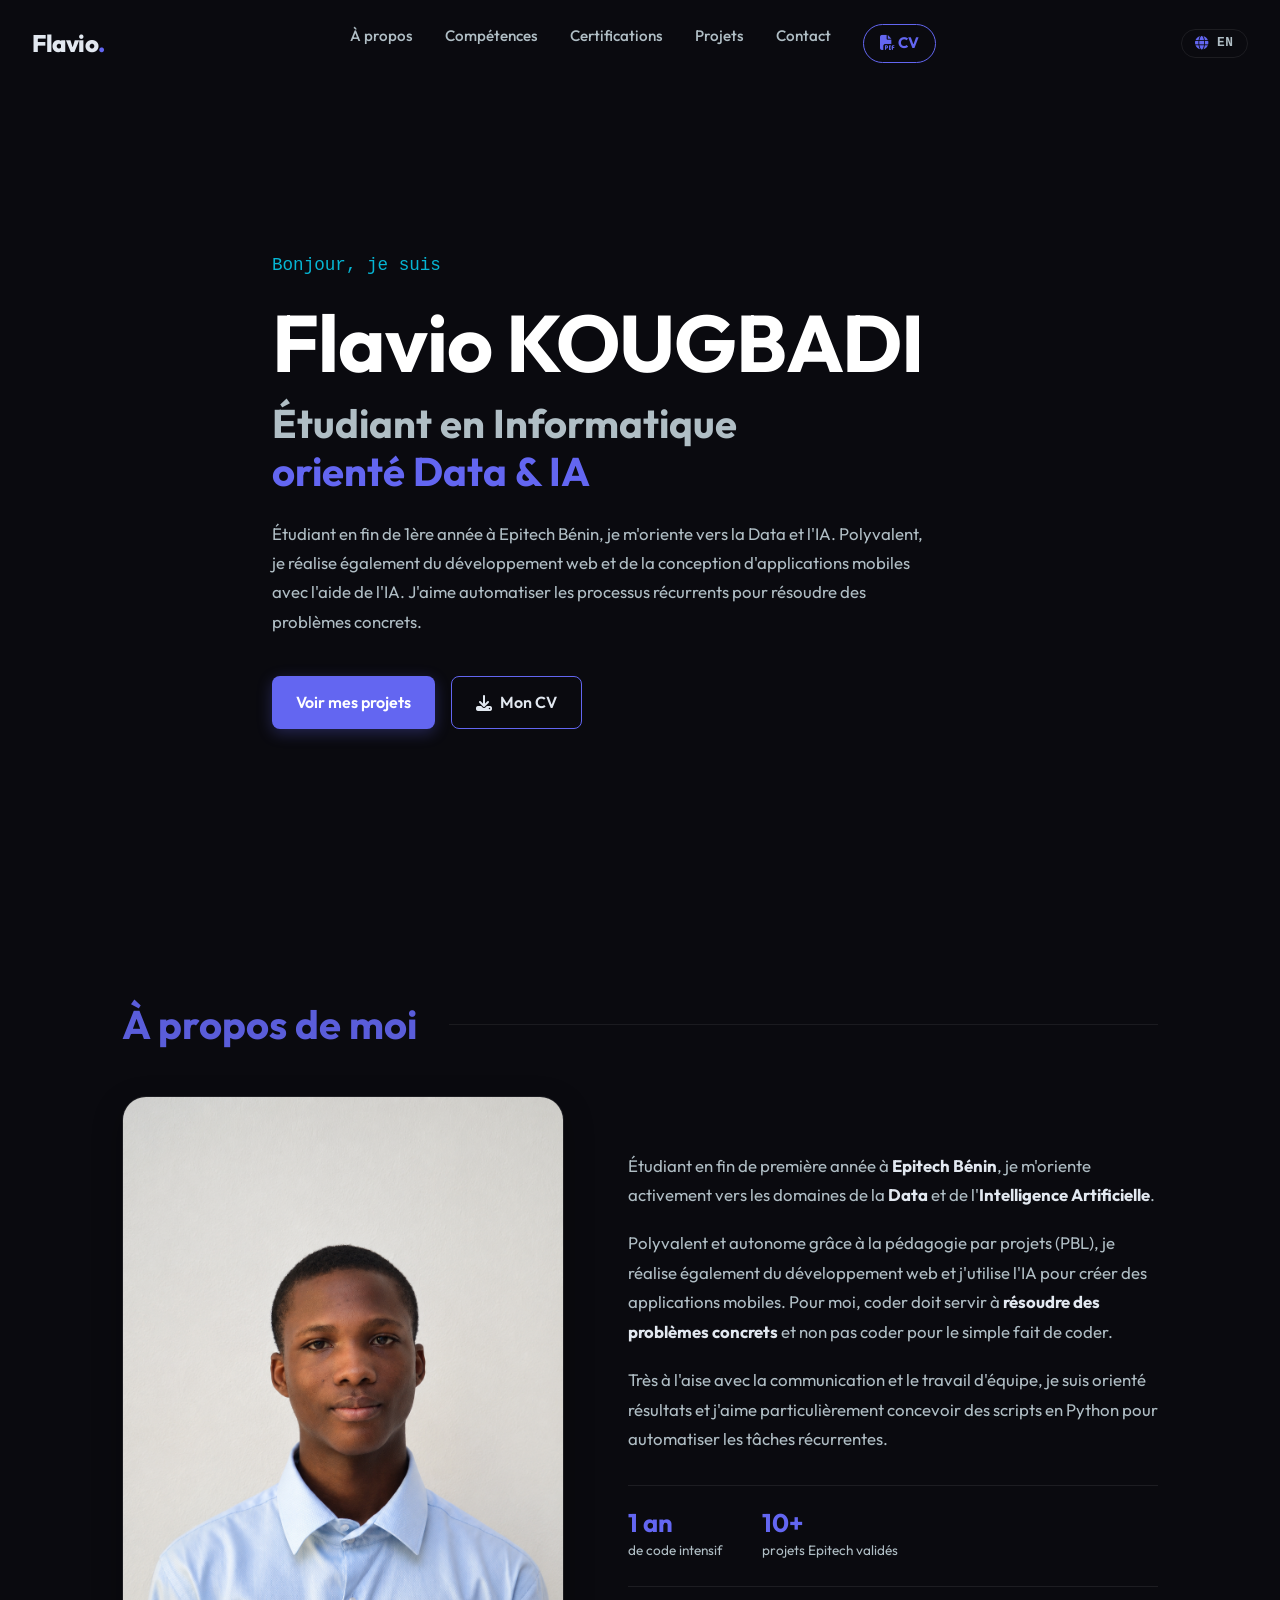
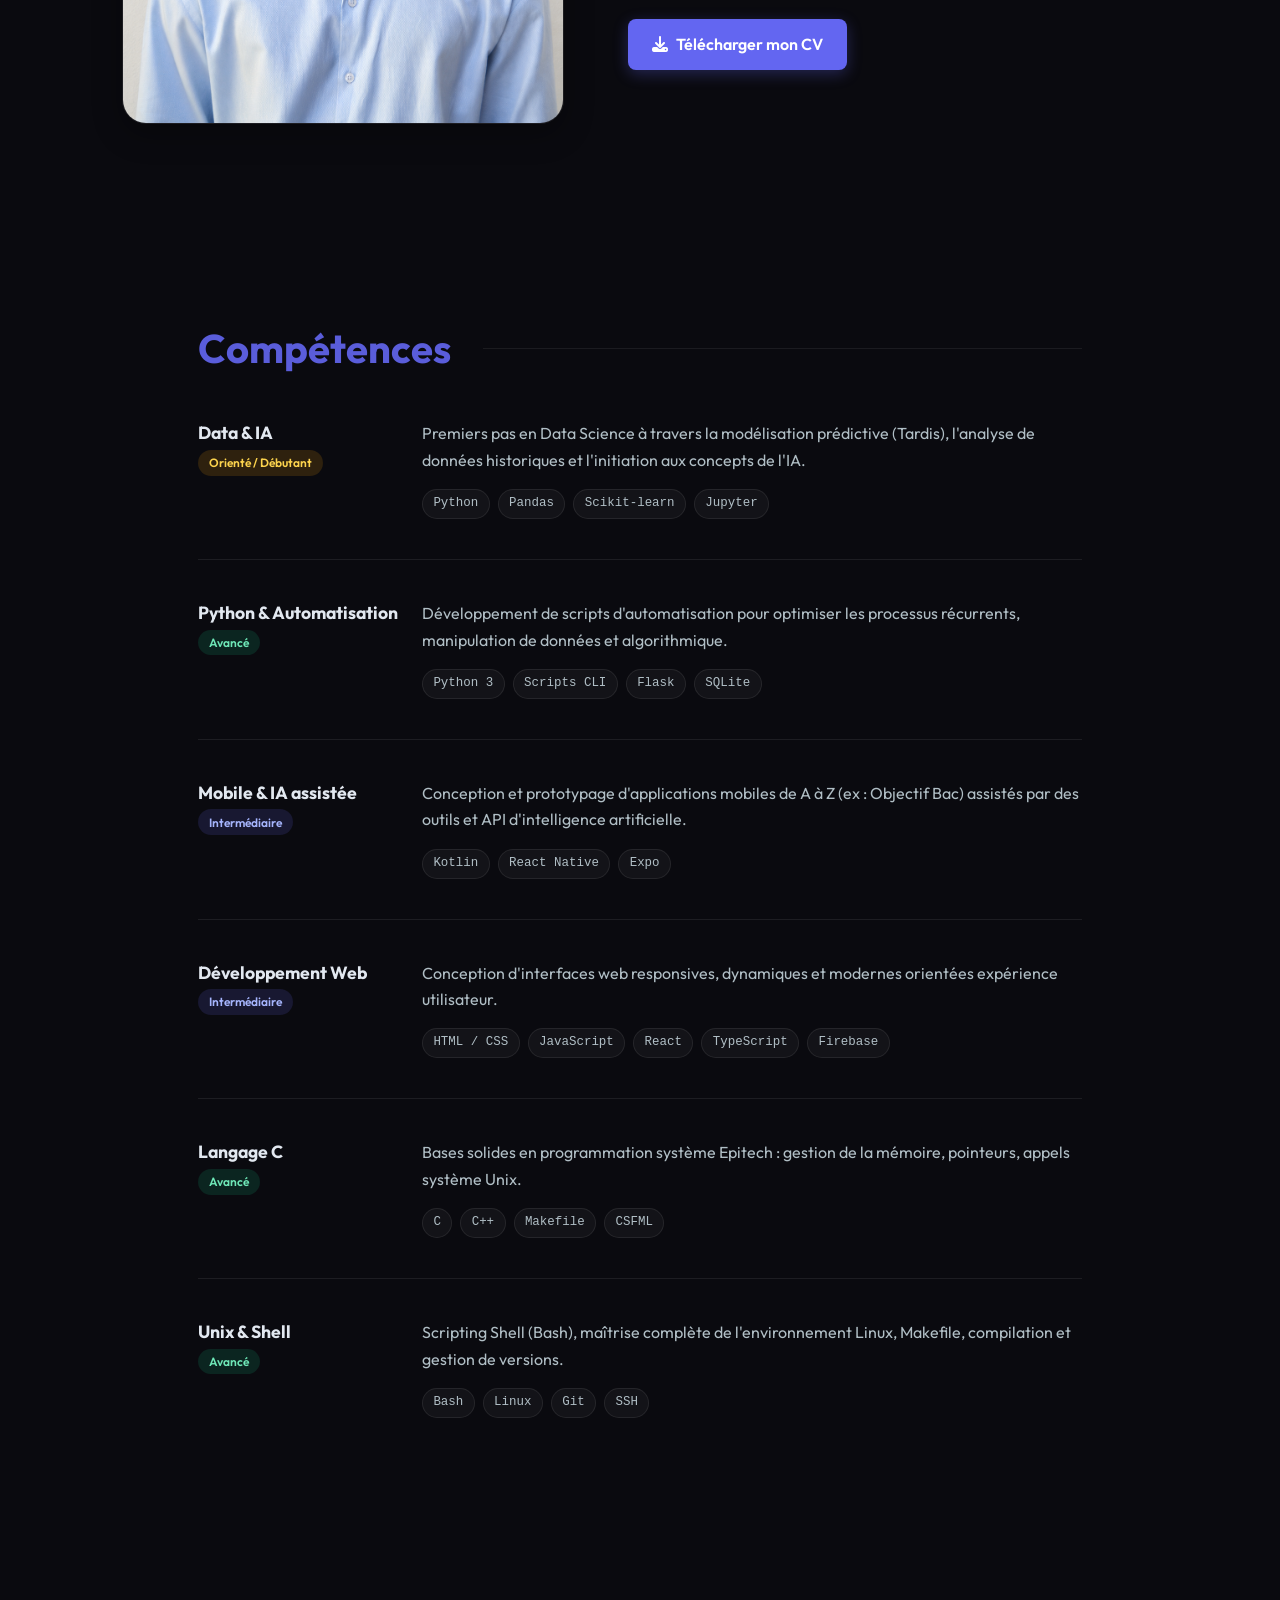
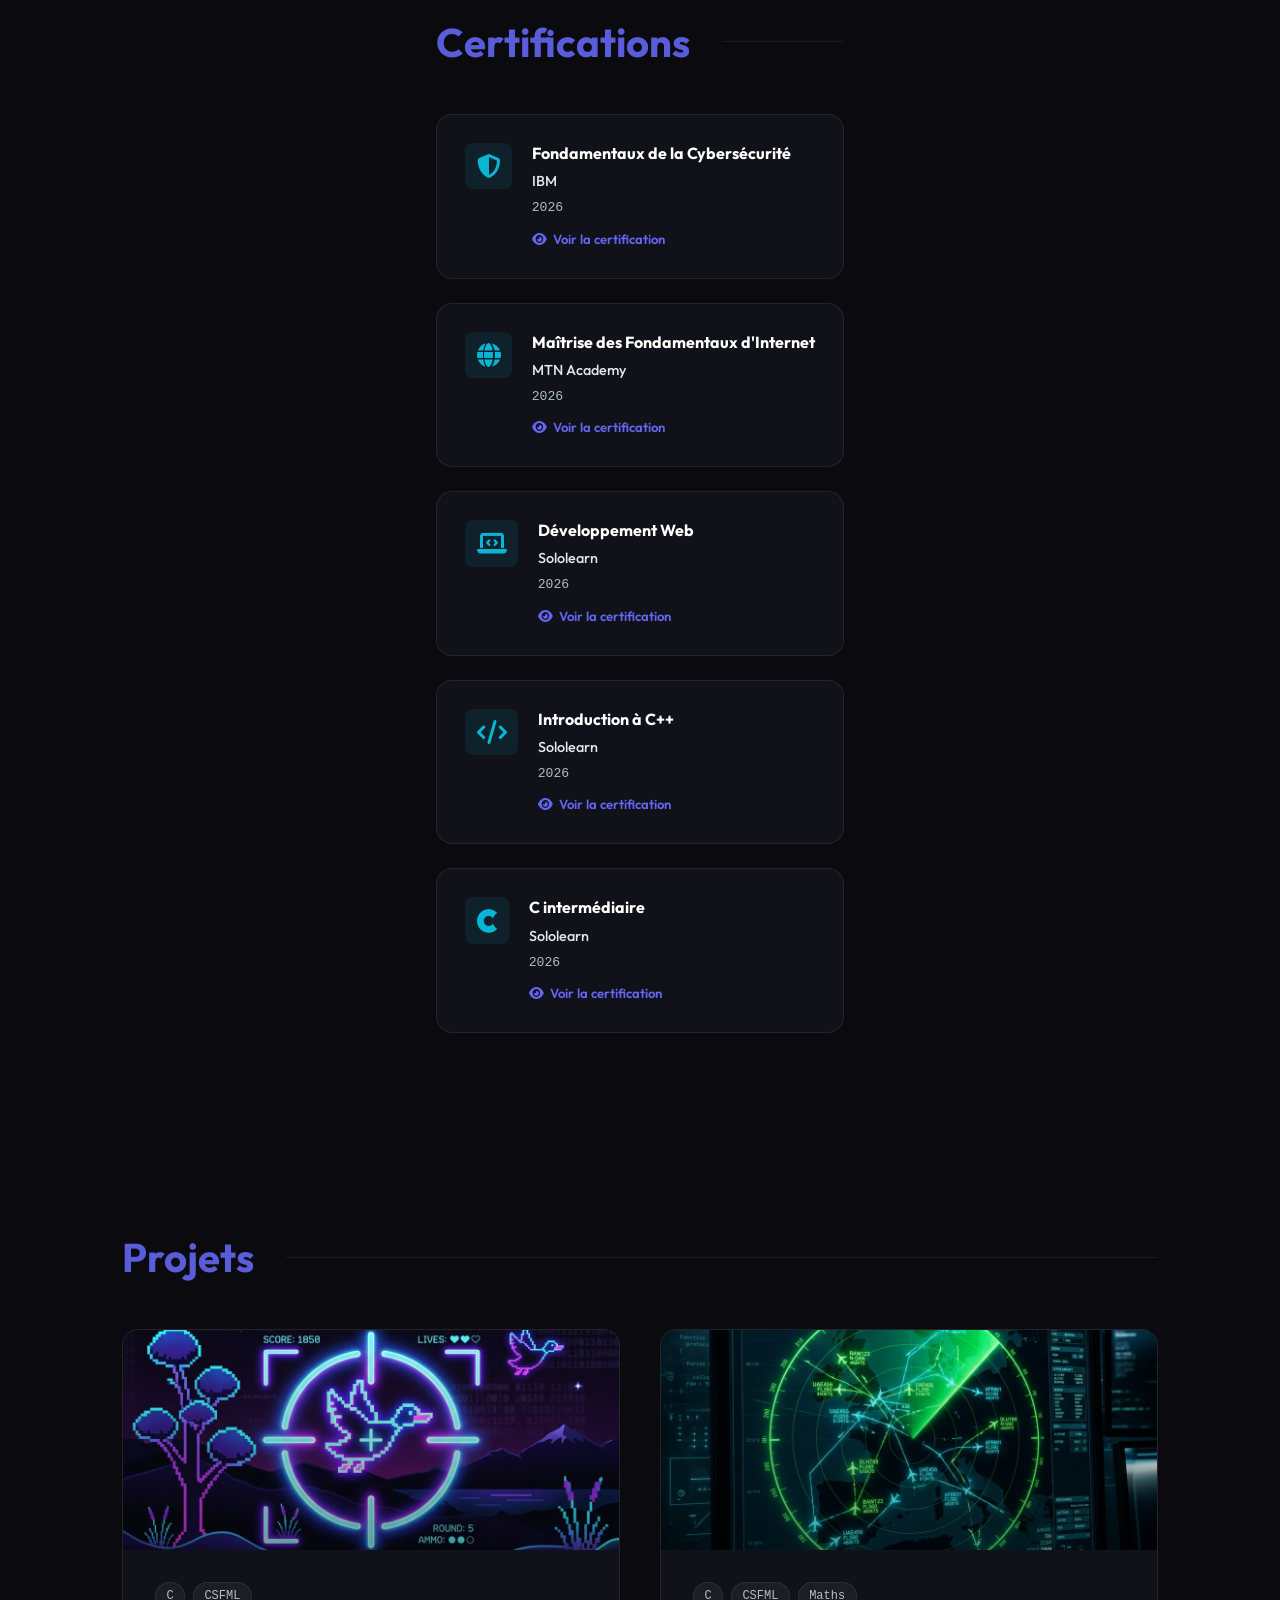
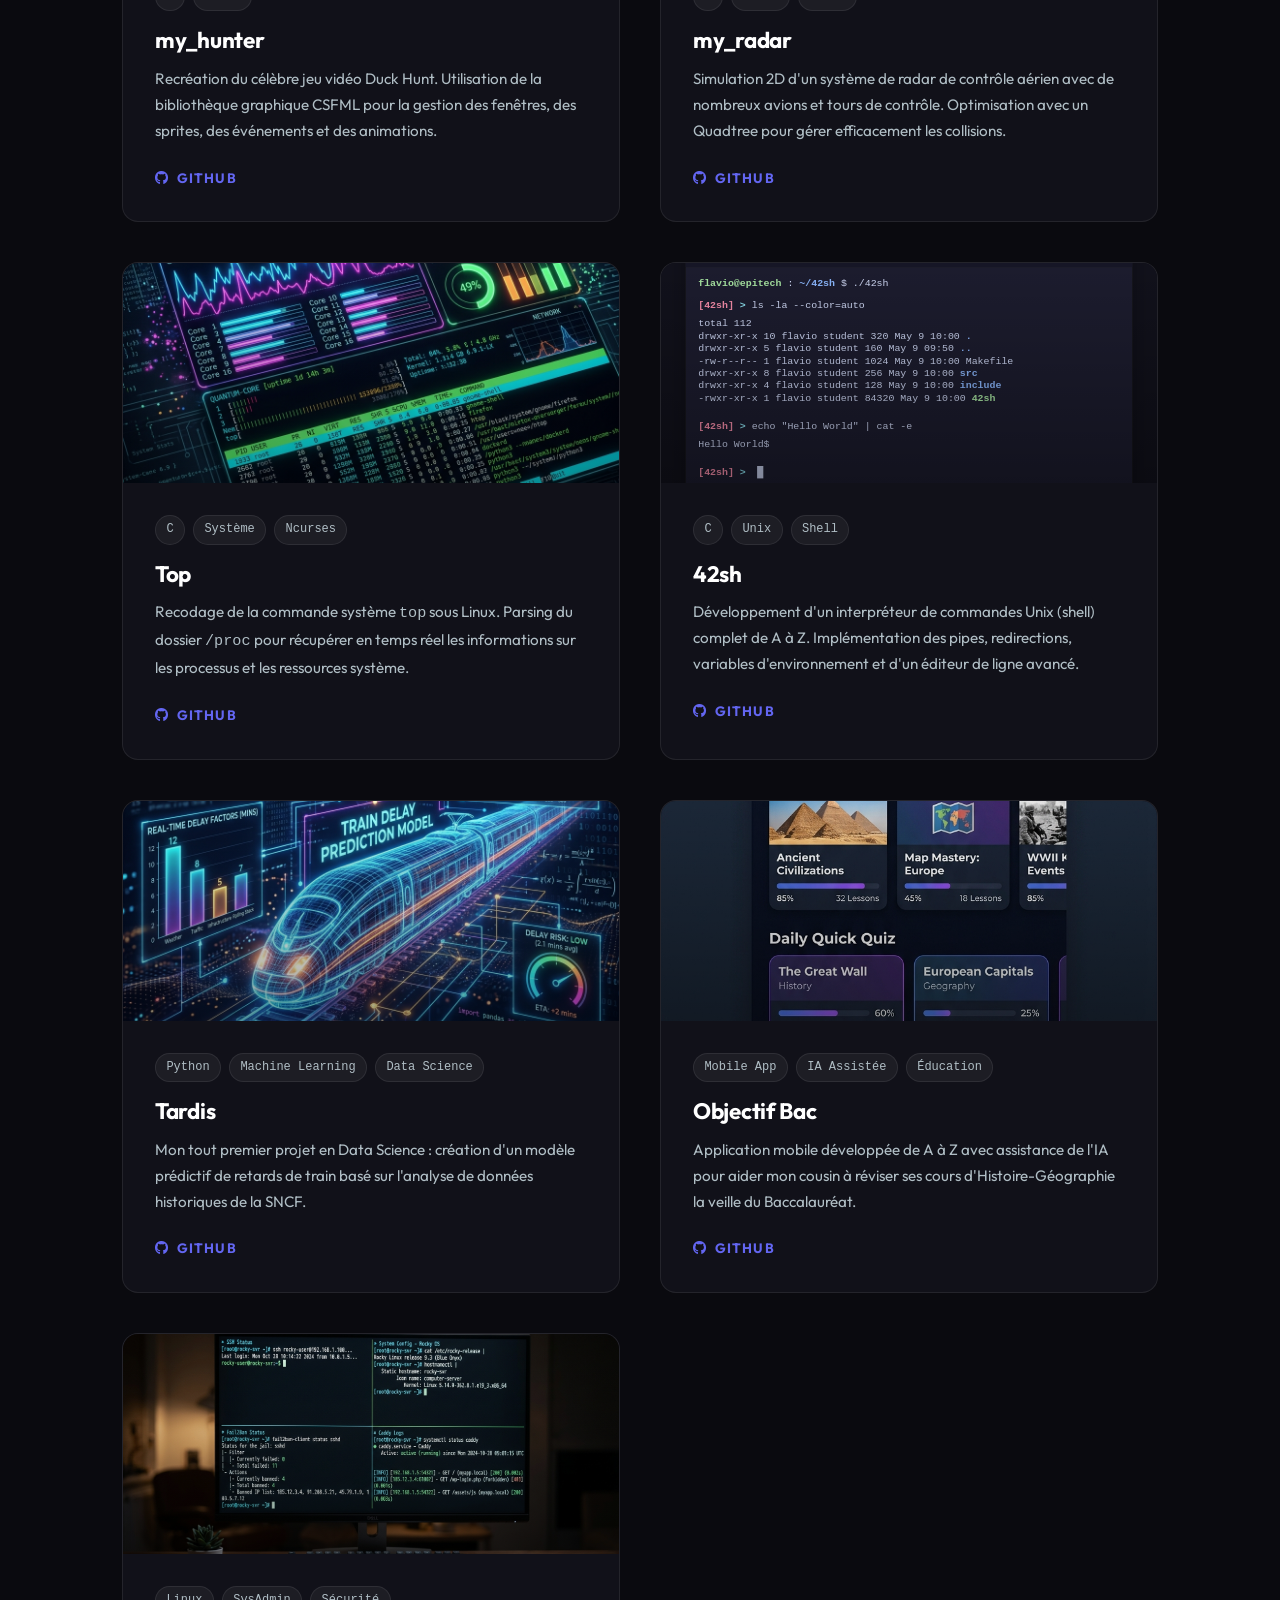
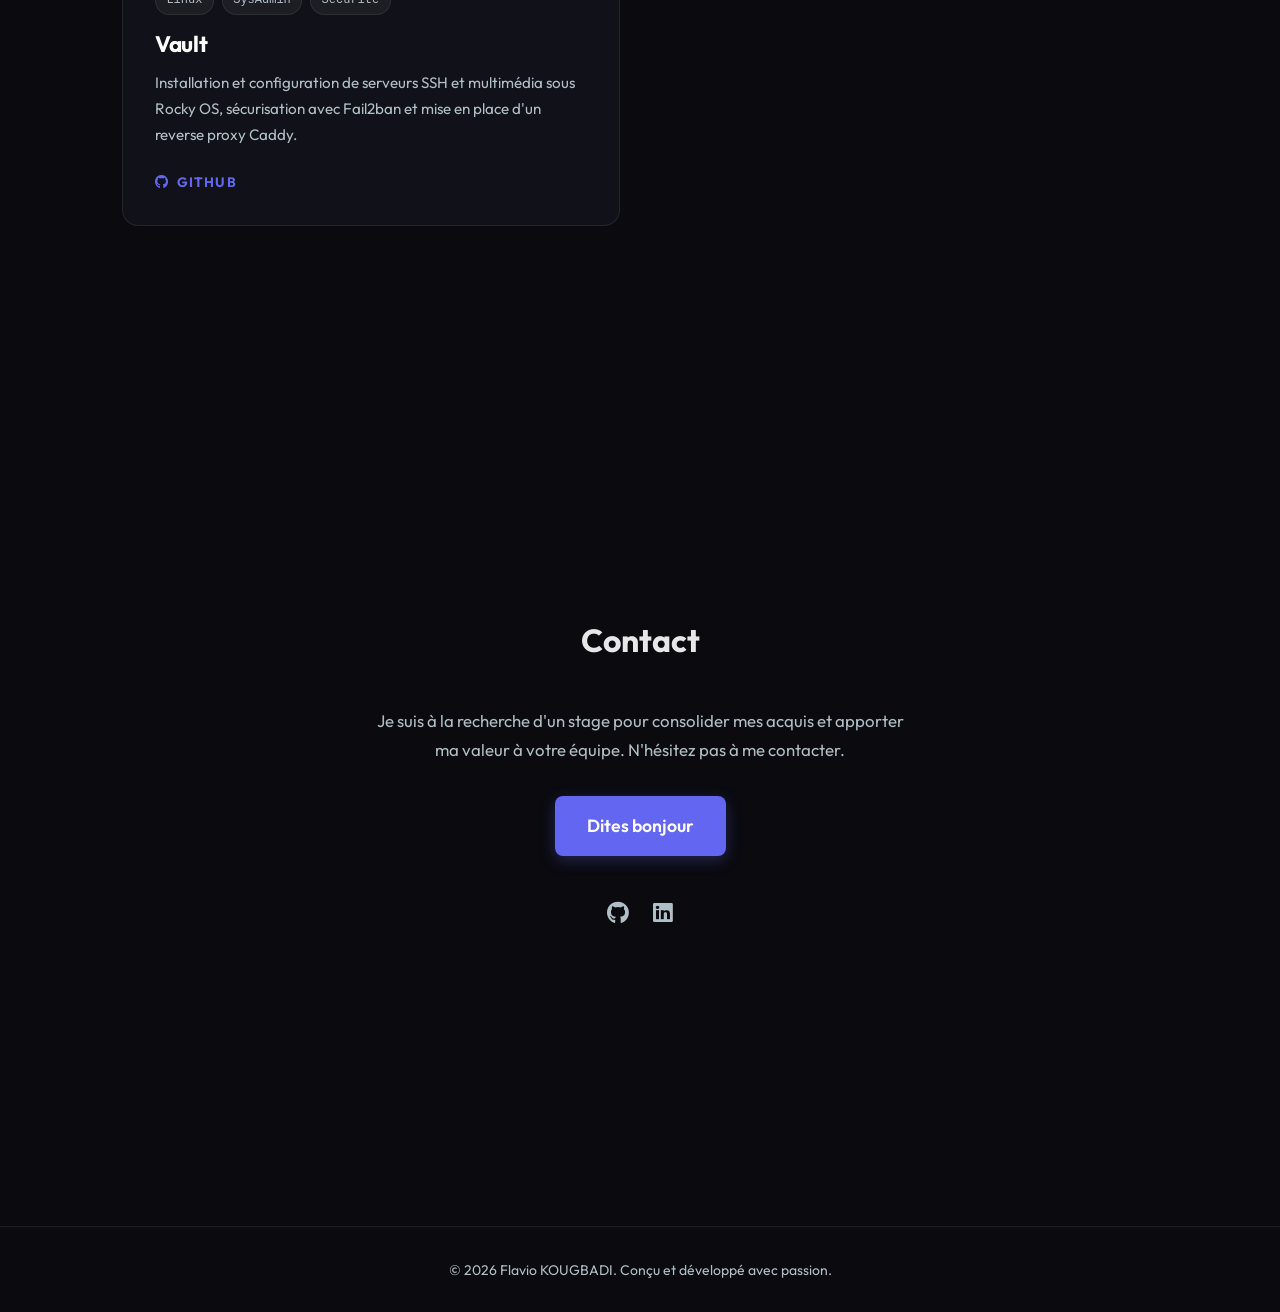
==== commit 2ee7ebf1: "Feat: add the english translation" ====
--- a/index.html
+++ b/index.html
@@ -27,49 +27,61 @@
     <div class="blob blob-2"></div>
     <div class="grid-overlay"></div>
 
-    <!-- FIX: mobile nav drawer (was non-functional) -->
+    <!-- Mobile nav drawer -->
     <div class="mobile-nav-overlay" id="nav-overlay"></div>
     <nav class="mobile-nav" id="mobile-nav">
-        <a href="#about" class="nav-link">À propos</a>
-        <a href="#skills" class="nav-link">Compétences</a>
-        <a href="#certifications" class="nav-link">Certifications</a>
-        <a href="#projects" class="nav-link">Projets</a>
-        <a href="#contact" class="nav-link">Contact</a>
-        <a href="assets/Flavio_KOUGBADI_CV.pdf" class="nav-link" target="_blank">CV</a>
+        <a href="#about" class="nav-link" data-i18n="nav.about">À propos</a>
+        <a href="#skills" class="nav-link" data-i18n="nav.skills">Compétences</a>
+        <a href="#certifications" class="nav-link" data-i18n="nav.certifications">Certifications</a>
+        <a href="#projects" class="nav-link" data-i18n="nav.projects">Projets</a>
+        <a href="#contact" class="nav-link" data-i18n="nav.contact">Contact</a>
+        <a href="assets/Flavio_KOUGBADI_CV.pdf" class="nav-link" target="_blank">
+            <i class="fa-solid fa-file-pdf"></i> <span data-i18n="nav.cv">CV</span>
+        </a>
     </nav>
 
     <header class="navbar">
         <a href="#" class="logo">Flavio<span>.</span></a>
         <nav class="nav-links">
-            <a href="#about" class="nav-link">À propos</a>
-            <a href="#skills" class="nav-link">Compétences</a>
-            <a href="#certifications" class="nav-link">Certifications</a>
-            <a href="#projects" class="nav-link">Projets</a>
-            <a href="#contact" class="nav-link">Contact</a>
+            <a href="#about" class="nav-link" data-i18n="nav.about">À propos</a>
+            <a href="#skills" class="nav-link" data-i18n="nav.skills">Compétences</a>
+            <a href="#certifications" class="nav-link" data-i18n="nav.certifications">Certifications</a>
+            <a href="#projects" class="nav-link" data-i18n="nav.projects">Projets</a>
+            <a href="#contact" class="nav-link" data-i18n="nav.contact">Contact</a>
             <a href="assets/Flavio_KOUGBADI_CV.pdf" class="nav-link cv-link" target="_blank">
-                <i class="fa-solid fa-file-pdf"></i> CV
+                <i class="fa-solid fa-file-pdf"></i> <span data-i18n="nav.cv">CV</span>
             </a>
         </nav>
-        <button class="mobile-menu-btn" id="mobile-menu-btn" aria-label="Ouvrir le menu">
-            <i class="fa-solid fa-bars"></i>
-        </button>
+        <div class="navbar-actions">
+            <button class="lang-toggle-btn" id="lang-toggle-btn" aria-label="Switch language"
+                data-i18n-aria="aria.lang-toggle">
+                <i class="fa-solid fa-globe"></i>
+                <span class="lang-current">EN</span>
+            </button>
+            <button class="mobile-menu-btn" id="mobile-menu-btn" aria-label="Ouvrir le menu"
+                aria-expanded="false" data-i18n-aria="aria.menu.open">
+                <i class="fa-solid fa-bars"></i>
+            </button>
+        </div>
     </header>
 
     <main>
         <!-- Hero Section -->
         <section id="hero" class="hero">
             <div class="container hero-content reveal">
-                <p class="greeting">Bonjour, je suis</p>
-                <h1 class="name">Flavio KOUGBADI</h1>
-                <!-- FIX: gradient-text → accent-text (solid color, no background-clip) -->
-                <h2 class="title">Étudiant en Informatique <span class="accent-text">orienté Data & IA</span></h2>
-                <p class="hero-description">
+                <p class="greeting" data-i18n="hero.greeting">Bonjour, je suis</p>
+                <h1 class="name" data-i18n="hero.name">Flavio KOUGBADI</h1>
+                <h2 class="title">
+                    <span data-i18n="hero.title">Étudiant en Informatique </span>
+                    <span class="accent-text" data-i18n="hero.title.accent">orienté Data & IA</span>
+                </h2>
+                <p class="hero-description" data-i18n="hero.description">
                     Étudiant en fin de 1ère année à Epitech Bénin, je m'oriente vers la Data et l'IA. Polyvalent, je réalise également du développement web et de la conception d'applications mobiles avec l'aide de l'IA. J'aime automatiser les processus récurrents pour résoudre des problèmes concrets.
                 </p>
                 <div class="hero-buttons">
-                    <a href="#projects" class="btn btn-primary">Voir mes projets</a>
+                    <a href="#projects" class="btn btn-primary" data-i18n="hero.cta.projects">Voir mes projets</a>
                     <a href="assets/Flavio_KOUGBADI_CV.pdf" target="_blank" class="btn btn-secondary">
-                        <i class="fa-solid fa-download"></i> Mon CV
+                        <i class="fa-solid fa-download"></i> <span data-i18n="hero.cta.cv">Mon CV</span>
                     </a>
                 </div>
             </div>
@@ -78,61 +90,58 @@
         <!-- About Section -->
         <section id="about" class="about section">
             <div class="container reveal">
-                <!-- FIX: removed "01." numbering — title stands on its own -->
-                <h2 class="section-title"><span class="accent-text">À propos de moi</span></h2>
+                <h2 class="section-title"><span class="accent-text" data-i18n="about.title">À propos de moi</span></h2>
                 <div class="about-content">
                     <div class="about-image">
                         <img src="assets/processed_LinkedIn.png" alt="Flavio KOUGBADI">
                     </div>
                     <div class="about-details">
                         <div class="about-text">
-                            <p>
+                            <p data-i18n="about.p1">
                                 Étudiant en fin de première année à <strong>Epitech Bénin</strong>, je m'oriente activement vers les domaines de la <strong>Data</strong> et de l'<strong>Intelligence Artificielle</strong>.
                             </p>
-                            <p>
+                            <p data-i18n="about.p2">
                                 Polyvalent et autonome grâce à la pédagogie par projets (PBL), je réalise également du développement web et j'utilise l'IA pour créer des applications mobiles. Pour moi, coder doit servir à <strong>résoudre des problèmes concrets</strong> et non pas coder pour le simple fait de coder.
                             </p>
-                            <p>
+                            <p data-i18n="about.p3">
                                 Très à l'aise avec la communication et le travail d'équipe, je suis orienté résultats et j'aime particulièrement concevoir des scripts en Python pour automatiser les tâches récurrentes.
                             </p>
                         </div>
 
-                        <!-- FIX: removed hero-metric stat cards → inline stat list -->
                         <div class="about-stats">
                             <div class="stat-item">
-                                <strong>1 an</strong>
-                                <span>de code intensif</span>
+                                <strong data-i18n="about.stat1.value">1 an</strong>
+                                <span data-i18n="about.stat1.label">de code intensif</span>
                             </div>
                             <div class="stat-item">
-                                <strong>10+</strong>
-                                <span>projets Epitech validés</span>
+                                <strong data-i18n="about.stat2.value">10+</strong>
+                                <span data-i18n="about.stat2.label">projets Epitech validés</span>
                             </div>
                         </div>
 
                         <div class="about-action">
                             <a href="assets/Flavio_KOUGBADI_CV.pdf" download="Flavio_KOUGBADI_CV.pdf" class="btn btn-primary">
-                                <i class="fa-solid fa-download"></i> Télécharger mon CV
-                            </a>
-                        </div>
-                    </div>
-                </div>
-            </div>
-        </section>
-
-        <!-- Skills Section — FIX: replaced identical card grid with typographic skill list -->
+                                <i class="fa-solid fa-download"></i> <span data-i18n="about.cta">Télécharger mon CV</span>
+                            </a>
+                        </div>
+                    </div>
+                </div>
+            </div>
+        </section>
+
+        <!-- Skills Section -->
         <section id="skills" class="skills section">
             <div class="container reveal">
-                <!-- FIX: removed "02." numbering -->
-                <h2 class="section-title"><span class="accent-text">Compétences</span></h2>
+                <h2 class="section-title"><span class="accent-text" data-i18n="skills.title">Compétences</span></h2>
                 <div class="skills-list">
 
                     <div class="skill-group">
                         <div class="skill-group-label">
-                            <h3>Data & IA</h3>
-                            <span class="level-badge beginner">Orienté / Débutant</span>
-                        </div>
-                        <div class="skill-group-content">
-                            <p>Premiers pas en Data Science à travers la modélisation prédictive (Tardis), l'analyse de données historiques et l'initiation aux concepts de l'IA.</p>
+                            <h3 data-i18n="skills.g1.title">Data & IA</h3>
+                            <span class="level-badge beginner" data-i18n="skills.g1.badge">Orienté / Débutant</span>
+                        </div>
+                        <div class="skill-group-content">
+                            <p data-i18n="skills.g1.desc">Premiers pas en Data Science à travers la modélisation prédictive (Tardis), l'analyse de données historiques et l'initiation aux concepts de l'IA.</p>
                             <div class="skill-tags">
                                 <span class="skill-tag">Python</span>
                                 <span class="skill-tag">Pandas</span>
@@ -144,11 +153,11 @@
 
                     <div class="skill-group">
                         <div class="skill-group-label">
-                            <h3>Python & Automatisation</h3>
-                            <span class="level-badge advanced">Avancé</span>
-                        </div>
-                        <div class="skill-group-content">
-                            <p>Développement de scripts d'automatisation pour optimiser les processus récurrents, manipulation de données et algorithmique.</p>
+                            <h3 data-i18n="skills.g2.title">Python & Automatisation</h3>
+                            <span class="level-badge advanced" data-i18n="skills.g2.badge">Avancé</span>
+                        </div>
+                        <div class="skill-group-content">
+                            <p data-i18n="skills.g2.desc">Développement de scripts d'automatisation pour optimiser les processus récurrents, manipulation de données et algorithmique.</p>
                             <div class="skill-tags">
                                 <span class="skill-tag">Python 3</span>
                                 <span class="skill-tag">Scripts CLI</span>
@@ -160,11 +169,11 @@
 
                     <div class="skill-group">
                         <div class="skill-group-label">
-                            <h3>Mobile & IA assistée</h3>
-                            <span class="level-badge intermediate">Intermédiaire</span>
-                        </div>
-                        <div class="skill-group-content">
-                            <p>Conception et prototypage d'applications mobiles de A à Z (ex : Objectif Bac) assistés par des outils et API d'intelligence artificielle.</p>
+                            <h3 data-i18n="skills.g3.title">Mobile & IA assistée</h3>
+                            <span class="level-badge intermediate" data-i18n="skills.g3.badge">Intermédiaire</span>
+                        </div>
+                        <div class="skill-group-content">
+                            <p data-i18n="skills.g3.desc">Conception et prototypage d'applications mobiles de A à Z (ex : Objectif Bac) assistés par des outils et API d'intelligence artificielle.</p>
                             <div class="skill-tags">
                                 <span class="skill-tag">Kotlin</span>
                                 <span class="skill-tag">React Native</span>
@@ -175,11 +184,11 @@
 
                     <div class="skill-group">
                         <div class="skill-group-label">
-                            <h3>Développement Web</h3>
-                            <span class="level-badge intermediate">Intermédiaire</span>
-                        </div>
-                        <div class="skill-group-content">
-                            <p>Conception d'interfaces web responsives, dynamiques et modernes orientées expérience utilisateur.</p>
+                            <h3 data-i18n="skills.g4.title">Développement Web</h3>
+                            <span class="level-badge intermediate" data-i18n="skills.g4.badge">Intermédiaire</span>
+                        </div>
+                        <div class="skill-group-content">
+                            <p data-i18n="skills.g4.desc">Conception d'interfaces web responsives, dynamiques et modernes orientées expérience utilisateur.</p>
                             <div class="skill-tags">
                                 <span class="skill-tag">HTML / CSS</span>
                                 <span class="skill-tag">JavaScript</span>
@@ -192,11 +201,11 @@
 
                     <div class="skill-group">
                         <div class="skill-group-label">
-                            <h3>Langage C</h3>
-                            <span class="level-badge advanced">Avancé</span>
-                        </div>
-                        <div class="skill-group-content">
-                            <p>Bases solides en programmation système Epitech : gestion de la mémoire, pointeurs, appels système Unix.</p>
+                            <h3 data-i18n="skills.g5.title">Langage C</h3>
+                            <span class="level-badge advanced" data-i18n="skills.g5.badge">Avancé</span>
+                        </div>
+                        <div class="skill-group-content">
+                            <p data-i18n="skills.g5.desc">Bases solides en programmation système Epitech : gestion de la mémoire, pointeurs, appels système Unix.</p>
                             <div class="skill-tags">
                                 <span class="skill-tag">C</span>
                                 <span class="skill-tag">C++</span>
@@ -208,11 +217,11 @@
 
                     <div class="skill-group">
                         <div class="skill-group-label">
-                            <h3>Unix & Shell</h3>
-                            <span class="level-badge advanced">Avancé</span>
-                        </div>
-                        <div class="skill-group-content">
-                            <p>Scripting Shell (Bash), maîtrise complète de l'environnement Linux, Makefile, compilation et gestion de versions.</p>
+                            <h3 data-i18n="skills.g6.title">Unix & Shell</h3>
+                            <span class="level-badge advanced" data-i18n="skills.g6.badge">Avancé</span>
+                        </div>
+                        <div class="skill-group-content">
+                            <p data-i18n="skills.g6.desc">Scripting Shell (Bash), maîtrise complète de l'environnement Linux, Makefile, compilation et gestion de versions.</p>
                             <div class="skill-tags">
                                 <span class="skill-tag">Bash</span>
                                 <span class="skill-tag">Linux</span>
@@ -229,8 +238,7 @@
         <!-- Certifications Section -->
         <section id="certifications" class="certifications section">
             <div class="container reveal">
-                <!-- FIX: removed "03." numbering -->
-                <h2 class="section-title"><span class="accent-text">Certifications</span></h2>
+                <h2 class="section-title"><span class="accent-text" data-i18n="certs.title">Certifications</span></h2>
                 <div class="certifications-grid">
 
                     <div class="cert-card">
@@ -238,11 +246,11 @@
                             <i class="fa-solid fa-shield-halved"></i>
                         </div>
                         <div class="cert-details">
-                            <h3>Fondamentaux de la Cybersécurité</h3>
-                            <p class="cert-issuer">IBM</p>
+                            <h3 data-i18n="certs.c1.title">Fondamentaux de la Cybersécurité</h3>
+                            <p class="cert-issuer" data-i18n="certs.c1.issuer">IBM</p>
                             <p class="cert-date">2026</p>
                             <a href="https://www.credly.com/badges/2de2557a-699e-4caa-9e58-27fd619d223d" target="_blank" class="cert-link">
-                                <i class="fa-solid fa-eye"></i> Voir la certification
+                                <i class="fa-solid fa-eye"></i> <span data-i18n="certs.view">Voir la certification</span>
                             </a>
                         </div>
                     </div>
@@ -252,11 +260,11 @@
                             <i class="fa-solid fa-globe"></i>
                         </div>
                         <div class="cert-details">
-                            <h3>Maîtrise des Fondamentaux d'Internet</h3>
-                            <p class="cert-issuer">MTN Academy</p>
+                            <h3 data-i18n="certs.c2.title">Maîtrise des Fondamentaux d'Internet</h3>
+                            <p class="cert-issuer" data-i18n="certs.c2.issuer">MTN Academy</p>
                             <p class="cert-date">2026</p>
                             <a href="https://github.com/Flavio-KOUGBADI/My-certifications/blob/master/Les_fondamentaux_d_Internet_Certificate.jpg" target="_blank" class="cert-link">
-                                <i class="fa-solid fa-eye"></i> Voir la certification
+                                <i class="fa-solid fa-eye"></i> <span data-i18n="certs.view">Voir la certification</span>
                             </a>
                         </div>
                     </div>
@@ -266,11 +274,11 @@
                             <i class="fa-solid fa-laptop-code"></i>
                         </div>
                         <div class="cert-details">
-                            <h3>Développement Web</h3>
-                            <p class="cert-issuer">Sololearn</p>
+                            <h3 data-i18n="certs.c3.title">Développement Web</h3>
+                            <p class="cert-issuer" data-i18n="certs.c3.issuer">Sololearn</p>
                             <p class="cert-date">2026</p>
                             <a href="https://www.sololearn.com/certificates/CC-JTX33SAE" target="_blank" class="cert-link">
-                                <i class="fa-solid fa-eye"></i> Voir la certification
+                                <i class="fa-solid fa-eye"></i> <span data-i18n="certs.view">Voir la certification</span>
                             </a>
                         </div>
                     </div>
@@ -280,11 +288,11 @@
                             <i class="fa-solid fa-code"></i>
                         </div>
                         <div class="cert-details">
-                            <h3>Introduction à C++</h3>
-                            <p class="cert-issuer">Sololearn</p>
+                            <h3 data-i18n="certs.c4.title">Introduction à C++</h3>
+                            <p class="cert-issuer" data-i18n="certs.c4.issuer">Sololearn</p>
                             <p class="cert-date">2026</p>
                             <a href="https://www.sololearn.com/certificates/CC-ND3GC32M" target="_blank" class="cert-link">
-                                <i class="fa-solid fa-eye"></i> Voir la certification
+                                <i class="fa-solid fa-eye"></i> <span data-i18n="certs.view">Voir la certification</span>
                             </a>
                         </div>
                     </div>
@@ -294,11 +302,11 @@
                             <i class="fa-brands fa-cuttlefish"></i>
                         </div>
                         <div class="cert-details">
-                            <h3>C intermédiaire</h3>
-                            <p class="cert-issuer">Sololearn</p>
+                            <h3 data-i18n="certs.c5.title">C intermédiaire</h3>
+                            <p class="cert-issuer" data-i18n="certs.c5.issuer">Sololearn</p>
                             <p class="cert-date">2026</p>
                             <a href="https://www.sololearn.com/certificates/CC-RLXIU6P0" target="_blank" class="cert-link">
-                                <i class="fa-solid fa-eye"></i> Voir la certification
+                                <i class="fa-solid fa-eye"></i> <span data-i18n="certs.view">Voir la certification</span>
                             </a>
                         </div>
                     </div>
@@ -310,8 +318,7 @@
         <!-- Projects Section -->
         <section id="projects" class="projects section">
             <div class="container reveal">
-                <!-- FIX: removed "04." numbering -->
-                <h2 class="section-title"><span class="accent-text">Projets</span></h2>
+                <h2 class="section-title"><span class="accent-text" data-i18n="projects.title">Projets</span></h2>
 
                 <div class="projects-grid">
                     <div class="project-card">
@@ -324,7 +331,7 @@
                                 <span>CSFML</span>
                             </div>
                             <h3>my_hunter</h3>
-                            <p>Recréation du célèbre jeu vidéo Duck Hunt. Utilisation de la bibliothèque graphique CSFML pour la gestion des fenêtres, des sprites, des événements et des animations.</p>
+                            <p data-i18n="projects.p1.desc">Recréation du célèbre jeu vidéo Duck Hunt. Utilisation de la bibliothèque graphique CSFML pour la gestion des fenêtres, des sprites, des événements et des animations.</p>
                             <div class="project-links">
                                 <a href="https://github.com/Flavio-KOUGBADI" target="_blank" class="project-link">
                                     <i class="fa-brands fa-github"></i> GitHub
@@ -341,10 +348,10 @@
                             <div class="project-tech">
                                 <span>C</span>
                                 <span>CSFML</span>
-                                <span>Maths</span>
+                                <span data-i18n="projects.tag.maths">Maths</span>
                             </div>
                             <h3>my_radar</h3>
-                            <p>Simulation 2D d'un système de radar de contrôle aérien avec de nombreux avions et tours de contrôle. Optimisation avec un Quadtree pour gérer efficacement les collisions.</p>
+                            <p data-i18n="projects.p2.desc">Simulation 2D d'un système de radar de contrôle aérien avec de nombreux avions et tours de contrôle. Optimisation avec un Quadtree pour gérer efficacement les collisions.</p>
                             <div class="project-links">
                                 <a href="https://github.com/Flavio-KOUGBADI" target="_blank" class="project-link">
                                     <i class="fa-brands fa-github"></i> GitHub
@@ -360,11 +367,11 @@
                         <div class="project-info">
                             <div class="project-tech">
                                 <span>C</span>
-                                <span>Système</span>
+                                <span data-i18n="projects.tag.system">Système</span>
                                 <span>Ncurses</span>
                             </div>
                             <h3>Top</h3>
-                            <p>Recodage de la commande système <code>top</code> sous Linux. Parsing du dossier <code>/proc</code> pour récupérer en temps réel les informations sur les processus et les ressources système.</p>
+                            <p data-i18n="projects.p3.desc">Recodage de la commande système <code>top</code> sous Linux. Parsing du dossier <code>/proc</code> pour récupérer en temps réel les informations sur les processus et les ressources système.</p>
                             <div class="project-links">
                                 <a href="https://github.com/Flavio-KOUGBADI" target="_blank" class="project-link">
                                     <i class="fa-brands fa-github"></i> GitHub
@@ -384,7 +391,7 @@
                                 <span>Shell</span>
                             </div>
                             <h3>42sh</h3>
-                            <p>Développement d'un interpréteur de commandes Unix (shell) complet de A à Z. Implémentation des pipes, redirections, variables d'environnement et d'un éditeur de ligne avancé.</p>
+                            <p data-i18n="projects.p4.desc">Développement d'un interpréteur de commandes Unix (shell) complet de A à Z. Implémentation des pipes, redirections, variables d'environnement et d'un éditeur de ligne avancé.</p>
                             <div class="project-links">
                                 <a href="https://github.com/Flavio-KOUGBADI" target="_blank" class="project-link">
                                     <i class="fa-brands fa-github"></i> GitHub
@@ -400,11 +407,11 @@
                         <div class="project-info">
                             <div class="project-tech">
                                 <span>Python</span>
-                                <span>Machine Learning</span>
-                                <span>Data Science</span>
+                                <span data-i18n="projects.tag.ml">Machine Learning</span>
+                                <span data-i18n="projects.tag.ds">Data Science</span>
                             </div>
                             <h3>Tardis</h3>
-                            <p>Mon tout premier projet en Data Science : création d'un modèle prédictif de retards de train basé sur l'analyse de données historiques de la SNCF.</p>
+                            <p data-i18n="projects.p5.desc">Mon tout premier projet en Data Science : création d'un modèle prédictif de retards de train basé sur l'analyse de données historiques de la SNCF.</p>
                             <div class="project-links">
                                 <a href="https://github.com/Flavio-KOUGBADI" target="_blank" class="project-link">
                                     <i class="fa-brands fa-github"></i> GitHub
@@ -419,12 +426,12 @@
                         </div>
                         <div class="project-info">
                             <div class="project-tech">
-                                <span>Mobile App</span>
-                                <span>IA Assistée</span>
-                                <span>Éducation</span>
+                                <span data-i18n="projects.tag.mobile">Mobile App</span>
+                                <span data-i18n="projects.tag.ai">IA Assistée</span>
+                                <span data-i18n="projects.tag.edu">Éducation</span>
                             </div>
                             <h3>Objectif Bac</h3>
-                            <p>Application mobile développée de A à Z avec assistance de l'IA pour aider mon cousin à réviser ses cours d'Histoire-Géographie la veille du Baccalauréat.</p>
+                            <p data-i18n="projects.p6.desc">Application mobile développée de A à Z avec assistance de l'IA pour aider mon cousin à réviser ses cours d'Histoire-Géographie la veille du Baccalauréat.</p>
                             <div class="project-links">
                                 <a href="https://github.com/Flavio-KOUGBADI" target="_blank" class="project-link">
                                     <i class="fa-brands fa-github"></i> GitHub
@@ -441,10 +448,10 @@
                             <div class="project-tech">
                                 <span>Linux</span>
                                 <span>SysAdmin</span>
-                                <span>Sécurité</span>
+                                <span data-i18n="projects.tag.security">Sécurité</span>
                             </div>
                             <h3>Vault</h3>
-                            <p>Installation et configuration de serveurs SSH et multimédia sous Rocky OS, sécurisation avec Fail2ban et mise en place d'un reverse proxy Caddy.</p>
+                            <p data-i18n="projects.p7.desc">Installation et configuration de serveurs SSH et multimédia sous Rocky OS, sécurisation avec Fail2ban et mise en place d'un reverse proxy Caddy.</p>
                             <div class="project-links">
                                 <a href="https://github.com/Flavio-KOUGBADI" target="_blank" class="project-link">
                                     <i class="fa-brands fa-github"></i> GitHub
@@ -461,10 +468,9 @@
         <section id="contact" class="contact section">
             <div class="container reveal">
                 <div class="contact-box">
-                    <!-- FIX: removed "05." numbering -->
-                    <h2 class="section-title">Contact</h2>
-                    <p>Je suis à la recherche d'un stage pour consolider mes acquis et apporter ma valeur à votre équipe. N'hésitez pas à me contacter.</p>
-                    <a href="mailto:flaviokougbadi2018@gmail.com" class="btn btn-primary btn-large">Dites bonjour</a>
+                    <h2 class="section-title" data-i18n="contact.title">Contact</h2>
+                    <p data-i18n="contact.text">Je suis à la recherche d'un stage pour consolider mes acquis et apporter ma valeur à votre équipe. N'hésitez pas à me contacter.</p>
+                    <a href="mailto:flaviokougbadi2018@gmail.com" class="btn btn-primary btn-large" data-i18n="contact.cta">Dites bonjour</a>
 
                     <div class="social-links">
                         <a href="https://github.com/Flavio-KOUGBADI" target="_blank" aria-label="GitHub">
@@ -481,7 +487,7 @@
 
     <footer>
         <div class="container">
-            <p>&copy; 2026 Flavio KOUGBADI. Conçu et développé avec passion.</p>
+            <p data-i18n="footer">&copy; 2026 Flavio KOUGBADI. Conçu et développé avec passion.</p>
         </div>
     </footer>
 
--- a/styles.css
+++ b/styles.css
@@ -265,6 +265,46 @@
     background: var(--primary-color);
     color: #fff;
     transform: scale(1.05);
+}
+
+/* Navbar actions (lang toggle + hamburger grouped together) */
+.navbar-actions {
+    display: flex;
+    align-items: center;
+    gap: 0.75rem;
+}
+
+.lang-toggle-btn {
+    display: inline-flex;
+    align-items: center;
+    gap: 0.45rem;
+    background: transparent;
+    border: 1px solid var(--border-color);
+    color: var(--text-muted);
+    padding: 0.4rem 0.85rem;
+    border-radius: 50px;
+    font-family: var(--font-main);
+    font-size: 0.8rem;
+    font-weight: 600;
+    letter-spacing: 0.04em;
+    cursor: pointer;
+    transition: var(--transition);
+}
+
+.lang-toggle-btn:hover {
+    color: var(--text-main);
+    border-color: rgba(99, 102, 241, 0.5);
+    background: rgba(99, 102, 241, 0.08);
+}
+
+.lang-toggle-btn i {
+    font-size: 0.85rem;
+    color: var(--primary-color);
+}
+
+.lang-current {
+    font-family: monospace;
+    line-height: 1;
 }
 
 .mobile-menu-btn {
@@ -856,3 +896,234 @@
         padding: 2rem 0;
     }
 }
+
+/* Small phones — 480px and below */
+@media (max-width: 480px) {
+    .container {
+        padding: 0 1.25rem;
+    }
+
+    .navbar {
+        padding: 1rem 1.25rem;
+    }
+
+    .navbar.scrolled {
+        padding: 0.75rem 1.25rem;
+    }
+
+    .logo {
+        font-size: 1.25rem;
+    }
+
+    /* Compact the lang toggle on tiny screens — icon only */
+    .lang-toggle-btn .lang-current {
+        display: none;
+    }
+
+    .lang-toggle-btn {
+        padding: 0.5rem 0.6rem;
+    }
+
+    .lang-toggle-btn i {
+        font-size: 0.95rem;
+    }
+
+    .section {
+        padding: 70px 0;
+    }
+
+    .section-title {
+        font-size: 1.7rem;
+        margin-bottom: 2rem;
+    }
+
+    .name {
+        font-size: clamp(2.4rem, 11vw, 3.5rem);
+    }
+
+    .title {
+        font-size: clamp(1.2rem, 5.5vw, 1.6rem);
+    }
+
+    .hero-description {
+        font-size: 0.98rem;
+        margin-bottom: 1.75rem;
+    }
+
+    .hero-buttons {
+        flex-direction: column;
+        width: 100%;
+    }
+
+    .hero-buttons .btn {
+        width: 100%;
+    }
+
+    .about-stats {
+        gap: 1.25rem;
+        padding: 1.25rem 0;
+    }
+
+    .stat-item strong {
+        font-size: 1.35rem;
+    }
+
+    .stat-item span {
+        font-size: 0.78rem;
+    }
+
+    .projects-grid {
+        grid-template-columns: 1fr;
+        gap: 1.5rem;
+    }
+
+    .project-info {
+        padding: 1.5rem;
+    }
+
+    .project-info h3 {
+        font-size: 1.25rem;
+    }
+
+    .project-image {
+        height: 180px;
+    }
+
+    .cert-card {
+        padding: 1.25rem;
+        gap: 1rem;
+    }
+
+    .cert-icon {
+        font-size: 1.25rem;
+        padding: 0.55rem;
+    }
+
+    .cert-details h3 {
+        font-size: 0.95rem;
+    }
+
+    .contact-box {
+        padding: 1.5rem 0;
+    }
+
+    .contact-box .section-title {
+        font-size: 1.7rem;
+    }
+
+    .contact-box p {
+        font-size: 0.98rem;
+    }
+
+    .social-links {
+        gap: 1.25rem;
+        margin-top: 2rem;
+    }
+
+    .social-links a {
+        font-size: 1.25rem;
+    }
+
+    .btn-large {
+        padding: 0.85rem 1.5rem;
+        font-size: 1rem;
+    }
+}
+
+/* Very small phones — 380px and below */
+@media (max-width: 380px) {
+    .container {
+        padding: 0 1rem;
+    }
+
+    .navbar {
+        padding: 0.85rem 1rem;
+    }
+
+    .navbar.scrolled {
+        padding: 0.65rem 1rem;
+    }
+
+    .logo {
+        font-size: 1.1rem;
+    }
+
+    .section {
+        padding: 60px 0;
+    }
+
+    .section-title {
+        font-size: 1.5rem;
+    }
+
+    .name {
+        font-size: 2.2rem;
+    }
+
+    .title {
+        font-size: 1.15rem;
+    }
+
+    .hero-description {
+        font-size: 0.92rem;
+    }
+
+    .about-text p {
+        font-size: 0.95rem;
+    }
+
+    .stat-item strong {
+        font-size: 1.2rem;
+    }
+
+    .skill-group-content p {
+        font-size: 0.92rem;
+    }
+
+    .skill-tag,
+    .project-tech span {
+        font-size: 0.7rem;
+        padding: 0.2rem 0.55rem;
+    }
+
+    .project-info p {
+        font-size: 0.88rem;
+    }
+
+    .mobile-nav {
+        width: 100%;
+        padding: 4.5rem 1.5rem 2rem;
+    }
+
+    .mobile-nav .nav-link {
+        font-size: 1rem;
+        padding: 0.85rem 0;
+    }
+
+    .btn {
+        padding: 0.7rem 1.25rem;
+        font-size: 0.92rem;
+    }
+
+    footer {
+        padding: 1.5rem 1rem;
+        font-size: 0.8rem;
+    }
+}
+
+/* Landscape phones — short height */
+@media (max-width: 768px) and (max-height: 500px) and (orientation: landscape) {
+    .section {
+        padding: 60px 0;
+        min-height: auto;
+    }
+
+    .hero {
+        min-height: auto;
+        padding: 100px 0 60px;
+    }
+
+    .mobile-nav {
+        padding-top: 4rem;
+    }
+}
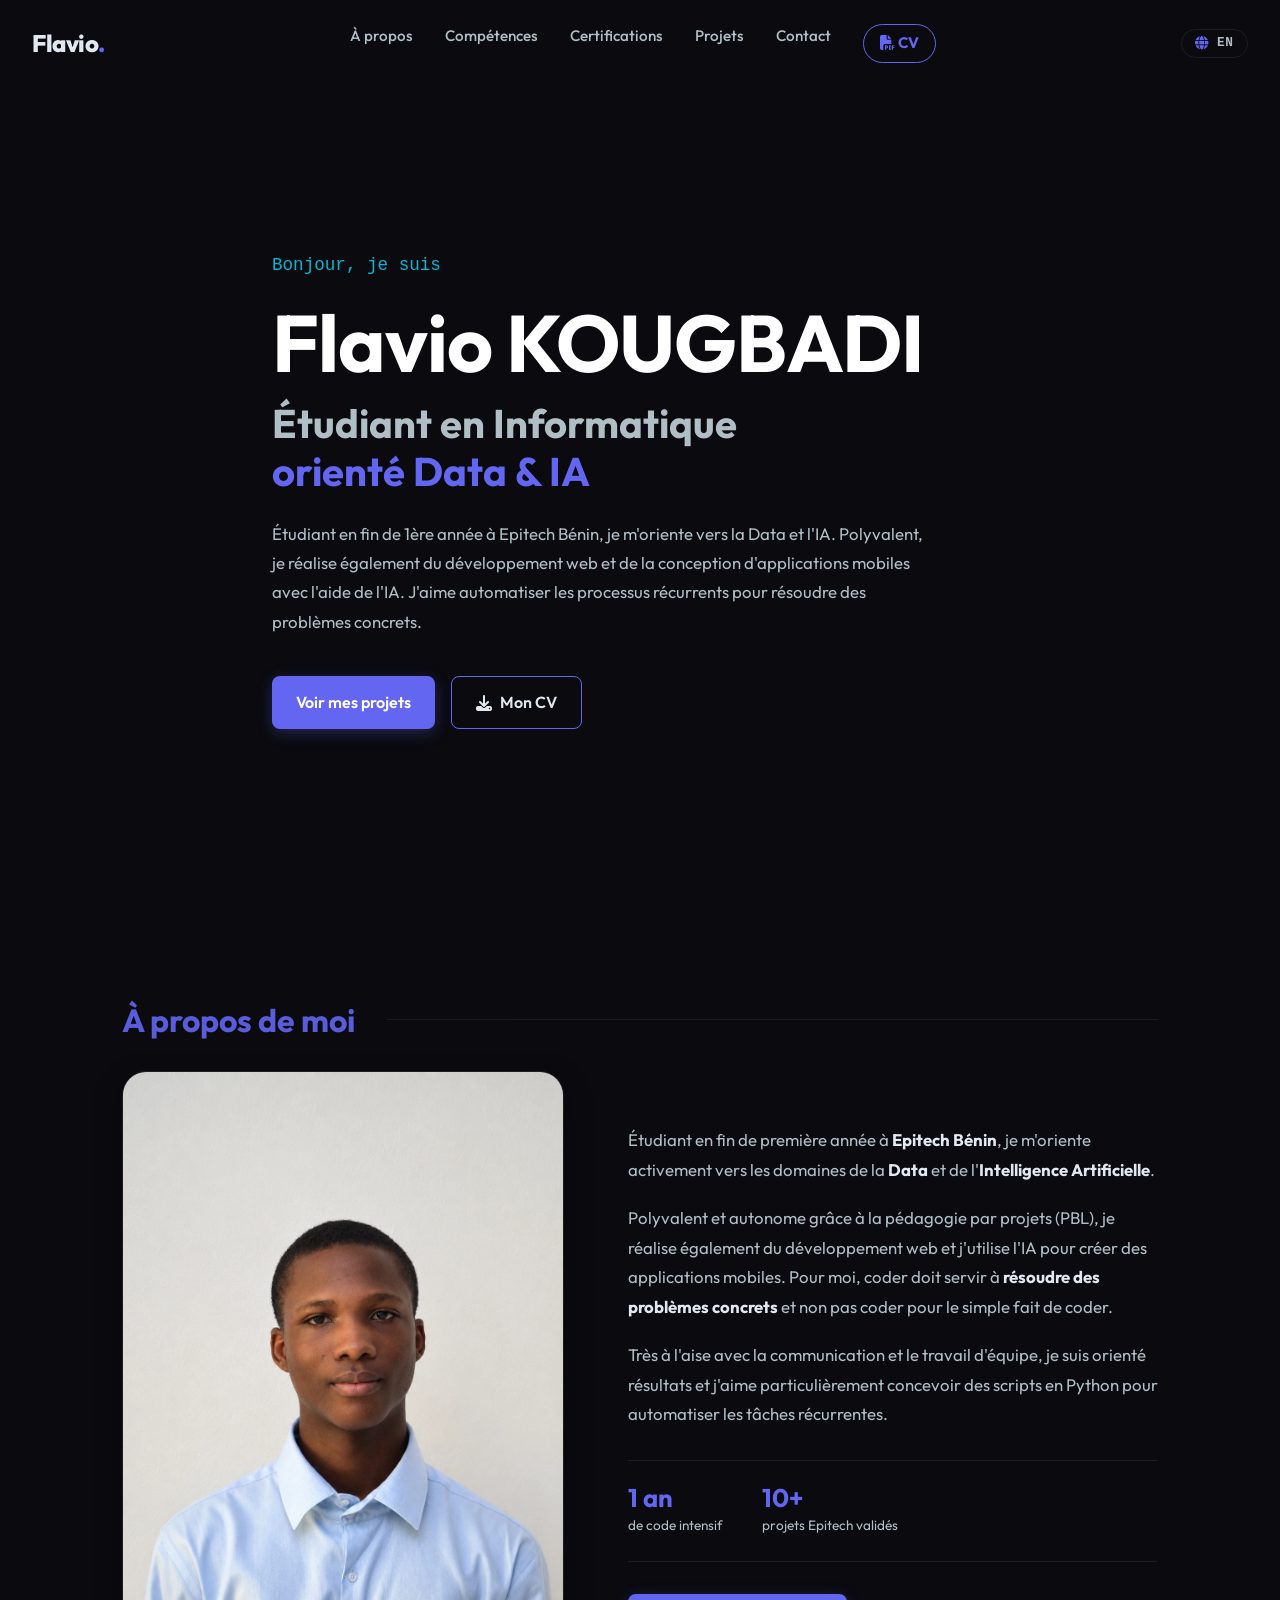
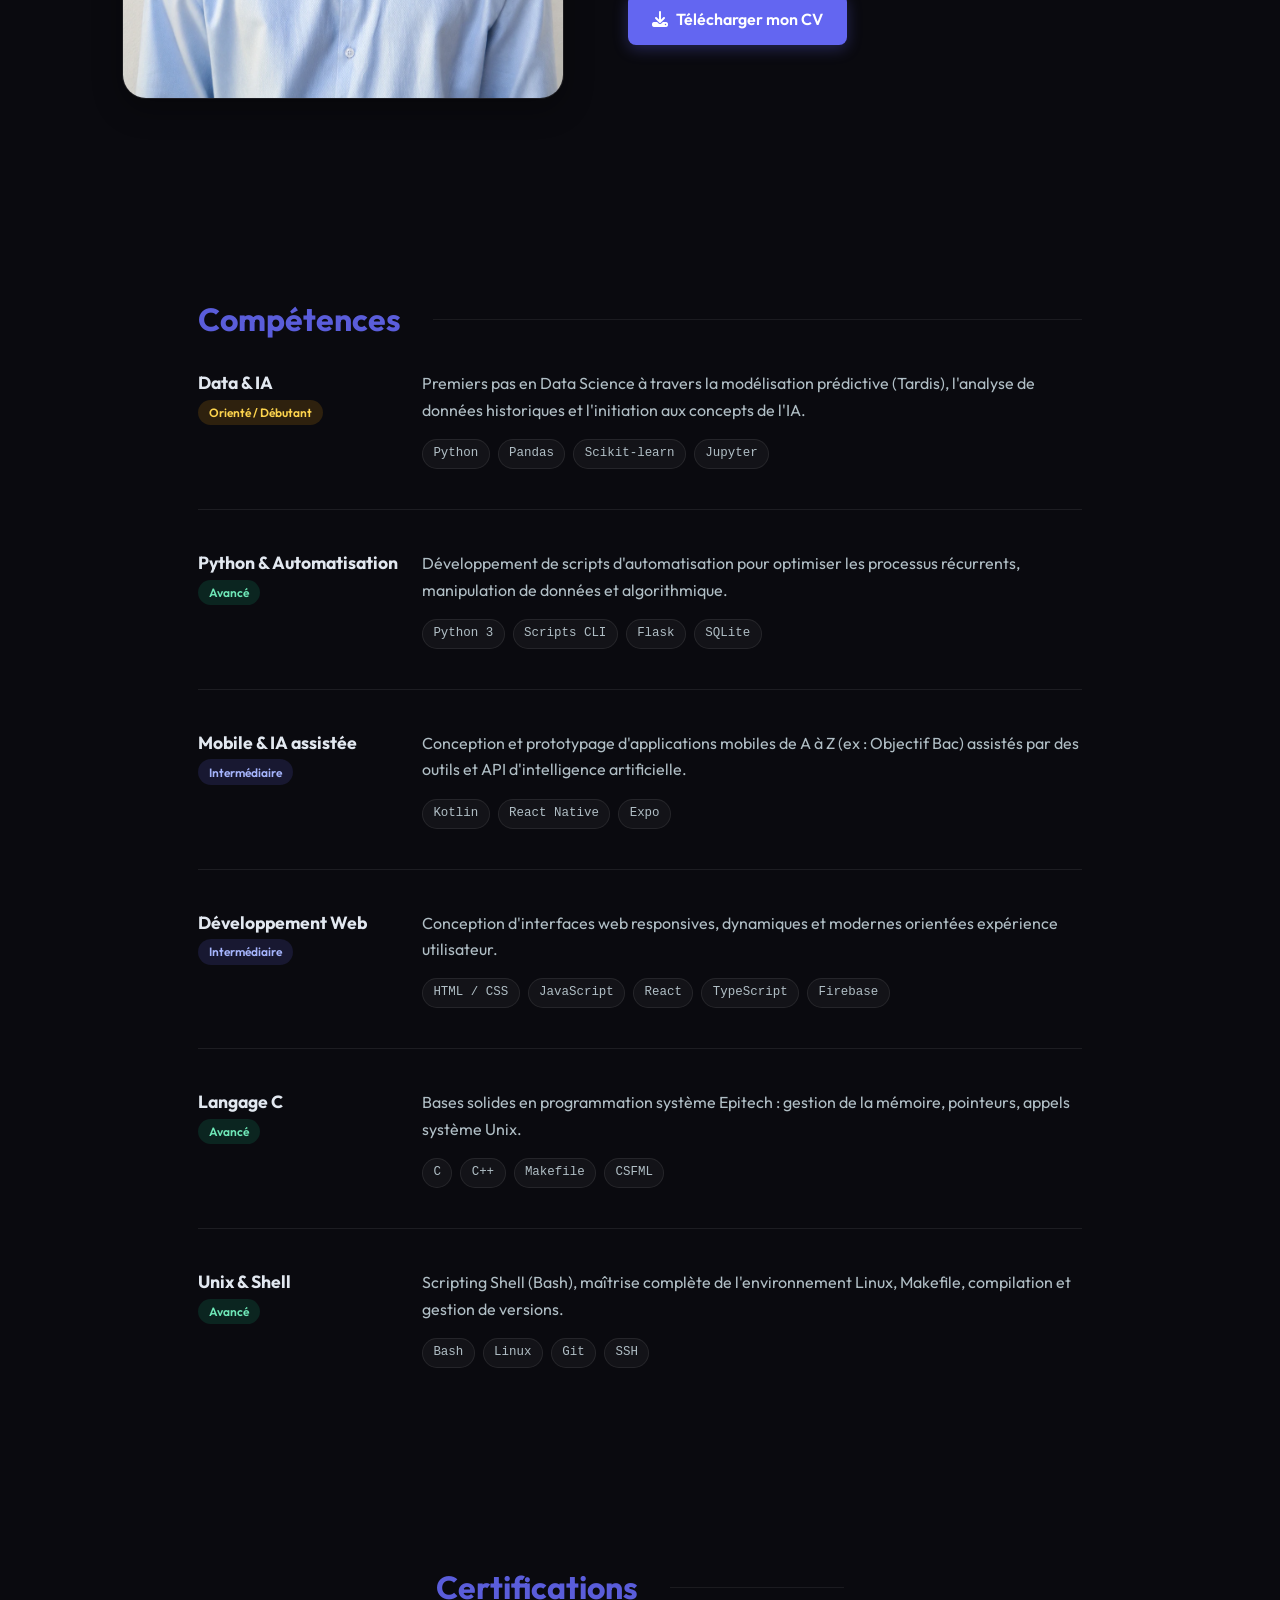
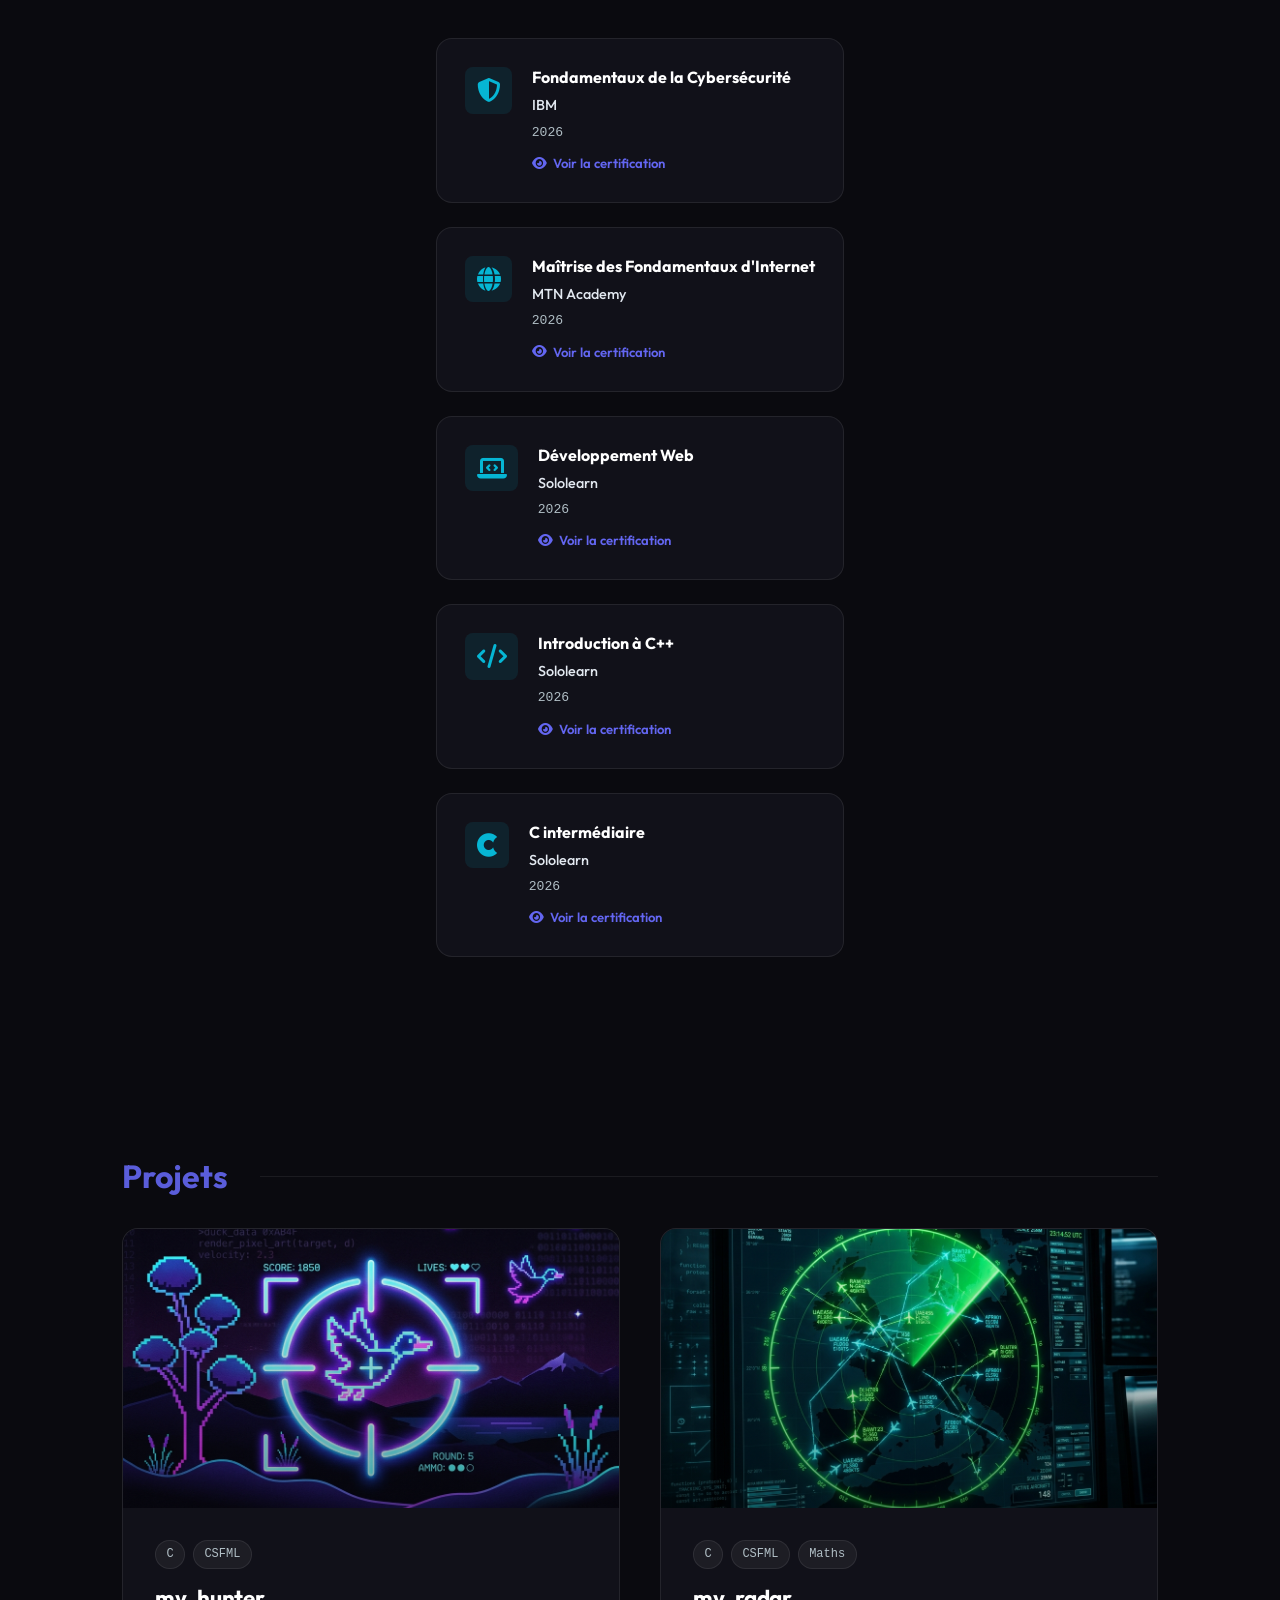
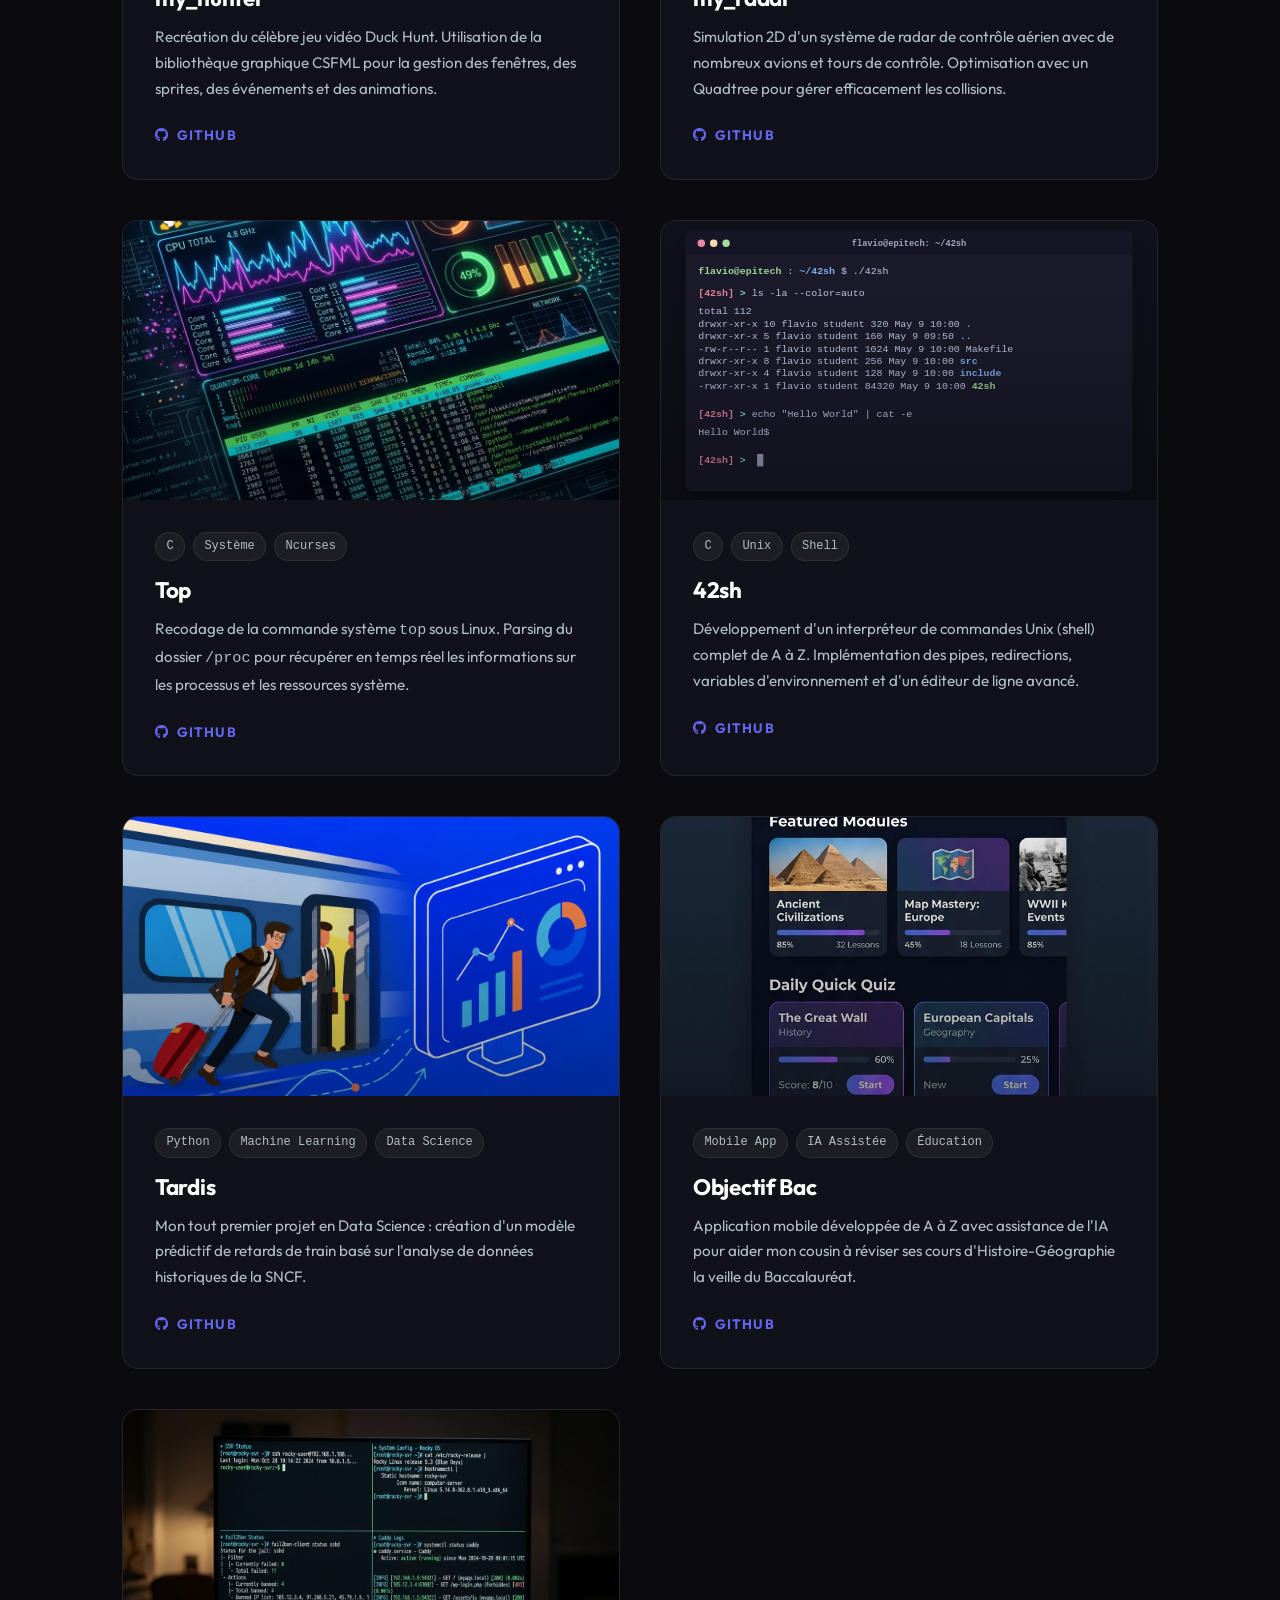
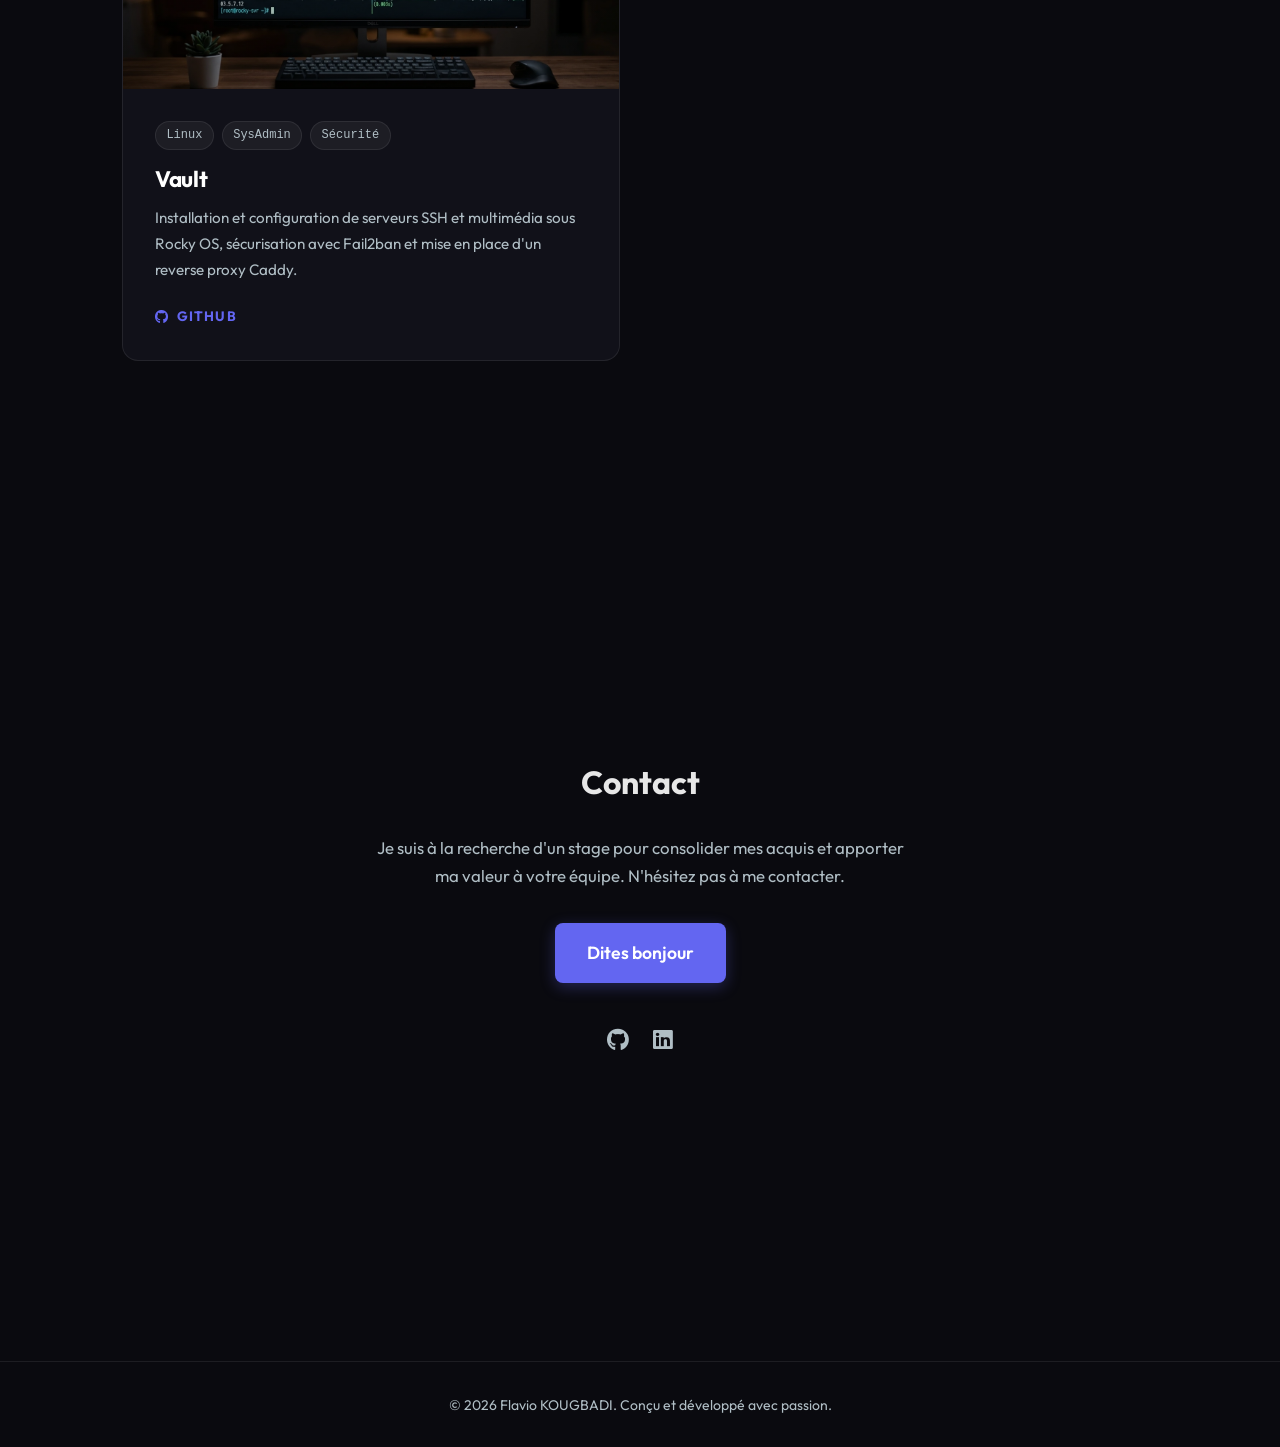
==== commit 1591e7c9: "Assets: switch images to optimized webp versions and update HTML references Replaced legacy JPG/PNG " ====
--- a/index.html
+++ b/index.html
@@ -93,7 +93,7 @@
                 <h2 class="section-title"><span class="accent-text" data-i18n="about.title">À propos de moi</span></h2>
                 <div class="about-content">
                     <div class="about-image">
-                        <img src="assets/processed_LinkedIn.png" alt="Flavio KOUGBADI">
+                        <img src="assets/me.webp" alt="Flavio KOUGBADI">
                     </div>
                     <div class="about-details">
                         <div class="about-text">
@@ -422,7 +422,7 @@
 
                     <div class="project-card">
                         <div class="project-image">
-                            <img src="assets/objectif_bac.jpg" alt="Objectif Bac screenshot">
+                            <img src="assets/objectif_bac.webp" alt="Objectif Bac screenshot">
                         </div>
                         <div class="project-info">
                             <div class="project-tech">
@@ -442,7 +442,7 @@
 
                     <div class="project-card">
                         <div class="project-image">
-                            <img src="assets/vault.jpg" alt="Vault Linux screenshot">
+                            <img src="assets/vault.webp" alt="Vault Linux screenshot">
                         </div>
                         <div class="project-info">
                             <div class="project-tech">
--- a/styles.css
+++ b/styles.css
@@ -40,6 +40,13 @@
     border-radius: 10px;
 }
 
+/* --- FIX 1: Empêcher radicalement le mouvement latéral --- */
+html, body {
+    max-width: 100%;
+    overflow-x: hidden;
+    position: relative;
+}
+
 html {
     scroll-behavior: smooth;
     background-color: var(--bg-main);
@@ -49,18 +56,29 @@
 }
 
 body {
-    overflow-x: hidden;
-    position: relative;
     background-color: var(--bg-main);
 }
 
+/* --- FIX: Force tout le contenu à respecter la largeur du parent --- */
+img, video, canvas, svg {
+    max-width: 100%;
+    height: auto;
+}
+
+.project-card, .cert-card, .skill-group {
+    width: 100%;
+    box-sizing: border-box; /* Important pour inclure le padding dans la largeur */
+}
+
 /* Background Effects */
+/* --- FIX 2: Stabiliser les blobs (les cacher sur petit mobile) --- */
 .blob {
     position: absolute;
     filter: blur(100px);
     z-index: -1;
     opacity: 0.3;
     border-radius: 50%;
+    pointer-events: none; /* Crucial: ne doit pas intercepter les clics */
 }
 
 /* FIX: blob animation wrapped in prefers-reduced-motion */
@@ -135,14 +153,14 @@
     justify-content: center;
 }
 
-/* FIX: section-title — removed 01/02/03 eyebrow numbers in HTML;
-   here we clean the display style to match plain titles */
+/* --- FIX 3: Titres de section qui cassent le layout --- */
 .section-title {
-    font-size: 2.5rem;
-    margin-bottom: 3rem;
+    font-size: 2rem;
+    margin-bottom: 2rem;
     display: flex;
     align-items: center;
     gap: 1rem;
+    width: 100%; /* S'assure qu'il ne dépasse pas */
     opacity: 0.9;
     text-wrap: balance;
 }
@@ -214,8 +232,22 @@
     justify-content: space-between;
     align-items: center;
     z-index: 1000;
-    transition: var(--transition);
+    /* FIX: transition only specific properties, not `all`
+       (`all` causes reflow / layout shift when unrelated props change) */
+    transition: background-color 0.4s cubic-bezier(0.23, 1, 0.32, 1),
+                backdrop-filter 0.4s cubic-bezier(0.23, 1, 0.32, 1),
+                padding 0.4s cubic-bezier(0.23, 1, 0.32, 1),
+                border-color 0.4s cubic-bezier(0.23, 1, 0.32, 1);
     background: transparent;
+    /* Ensure the navbar itself never blocks pointer events on its children */
+    pointer-events: none;
+}
+
+/* All interactive children re-enable pointer events */
+.navbar > a,
+.navbar > nav,
+.navbar > .navbar-actions {
+    pointer-events: auto;
 }
 
 .navbar.scrolled {
@@ -325,14 +357,22 @@
     top: 0;
     right: 0;
     width: 260px;
+    /* FIX: 100vh fallback THEN 100dvh override — dvh handles mobile
+       browser UI bars (address bar show/hide) without jitter.
+       Browsers that don't understand dvh ignore it and use vh. */
     height: 100vh;
+    height: 100dvh;
     background: rgba(10, 10, 15, 0.97);
     backdrop-filter: blur(16px);
+    -webkit-backdrop-filter: blur(16px);
     border-left: 1px solid var(--border-color);
-    z-index: 999;
+    z-index: 1001; /* FIX: above navbar (1000) so drawer covers it */
     padding: 5rem 2rem 2rem;
     transform: translateX(100%);
     transition: transform 0.35s cubic-bezier(0.23, 1, 0.32, 1);
+    /* FIX: prevent scroll chaining to body when drawer content reaches end */
+    overscroll-behavior: contain;
+    overflow-y: auto;
 }
 
 .mobile-nav.open {
@@ -354,12 +394,23 @@
     display: none;
     position: fixed;
     inset: 0;
-    z-index: 998;
-    background: rgba(0,0,0,0.4);
+    z-index: 1000; /* FIX: same as navbar, below drawer (1001) */
+    background: rgba(0,0,0,0.55);
+    /* FIX: prevent scroll chaining from overlay to body */
+    overscroll-behavior: contain;
 }
 
 .mobile-nav-overlay.open {
     display: block;
+}
+
+/* --- FIX 4: Simplifier le verrouillage du scroll --- */
+body.menu-open {
+    overflow: hidden;
+}
+
+html.menu-open {
+    overflow: hidden;
 }
 
 /* Hero Section */
@@ -603,7 +654,7 @@
 
 .project-image {
     width: 100%;
-    height: 220px;
+    aspect-ratio: 16/9; /* keep consistent ratio across projects */
     overflow: hidden;
     background: var(--bg-secondary);
     position: relative;
@@ -623,6 +674,7 @@
     width: 100%;
     height: 100%;
     object-fit: cover;
+    display: block;
     transition: transform 0.7s cubic-bezier(0.2, 1, 0.3, 1);
 }
 
@@ -895,6 +947,22 @@
     .contact-box {
         padding: 2rem 0;
     }
+
+    /* FIX 2: On les enlève sur mobile pour stopper les calculs de rendu inutiles */
+    .blob {
+        display: none;
+    }
+
+    /* FIX: Ajustement de la grille de compétences pour mobile */
+    .skill-group {
+        display: flex;
+        flex-direction: column;
+        gap: 0.5rem;
+    }
+
+    .skill-group-label {
+        width: 100%;
+    }
 }
 
 /* Small phones — 480px and below */
@@ -937,6 +1005,11 @@
         margin-bottom: 2rem;
     }
 
+    /* FIX 3: Sur petit mobile, on retire la ligne décorative si elle pousse le contenu */
+    .section-title::after {
+        display: none;
+    }
+
     .name {
         font-size: clamp(2.4rem, 11vw, 3.5rem);
     }
@@ -985,9 +1058,6 @@
         font-size: 1.25rem;
     }
 
-    .project-image {
-        height: 180px;
-    }
 
     .cert-card {
         padding: 1.25rem;
